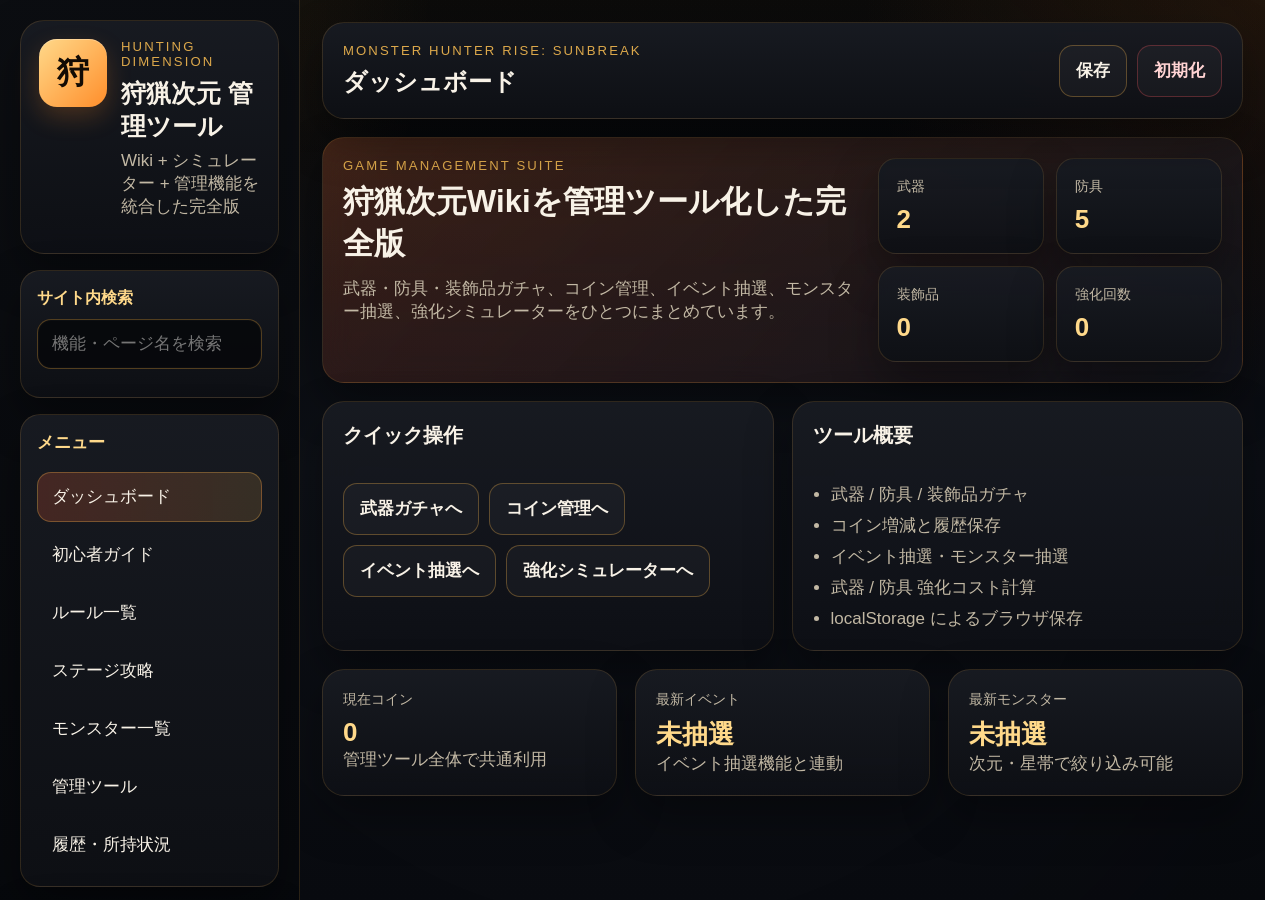
==== hunting_dimension_runtime_ROOT/index.html @ 6301540a "Add files via upload" ====
<!doctype html>
<html lang="ja">
<head>
  <meta charset="utf-8">
  <meta name="viewport" content="width=device-width, initial-scale=1, viewport-fit=cover">
  <title>狩猟次元 管理ツール 完全版</title>
  <meta name="description" content="狩猟次元Wikiをゲーム管理ツール化した完全版。ガチャ、コイン管理、抽選、強化シミュレーターをJavaScriptで実装。">
  <meta name="theme-color" content="#110d08">
  <meta name="apple-mobile-web-app-capable" content="yes">
  <meta name="mobile-web-app-capable" content="yes">
  <meta name="apple-mobile-web-app-status-bar-style" content="black-translucent">
  <meta name="apple-mobile-web-app-title" content="狩猟次元">
  <script>
    if (/^https?:$/i.test(window.location.protocol)) {
      const manifestLink = document.createElement('link');
      manifestLink.rel = 'manifest';
      manifestLink.href = 'manifest.json';
      document.head.appendChild(manifestLink);
    }
  </script>
  <!-- PWA: Service Worker 登録（http/https のみ。file:// 直開きでは無効） -->
  <script>
    if ('serviceWorker' in navigator && /^https?:$/i.test(window.location.protocol)) {
      window.addEventListener('load', function () {
        navigator.serviceWorker.register('./sw.js').catch(function (error) {
          console.warn('Service Worker の登録に失敗しました:', error);
        });
      });
    }
  </script>
  <link rel="icon" href="assets/icons/icon-192.svg" type="image/svg+xml">
  <link rel="apple-touch-icon" href="assets/icons/icon-192.svg">
  <link rel="stylesheet" href="assets/css/styles.css">
  <!-- ガチャ演出（モジュール式シネマティック）の見た目 -->
  <link rel="stylesheet" href="assets/css/fx-gacha.css">
</head>
<body>
  <div class="app-shell">
    <aside class="sidebar" id="sidebar">
      <div class="brand-card">
        <div class="brand-mark">狩</div>
        <div>
          <p class="eyebrow">HUNTING DIMENSION</p>
          <h1>狩猟次元 管理ツール</h1>
          <p class="muted">Wiki + シミュレーター + 管理機能を統合した完全版</p>
        </div>
      </div>

      <div class="sidebar-search card">
        <label for="siteSearch">サイト内検索</label>
        <input id="siteSearch" type="search" placeholder="機能・ページ名を検索">
        <div id="searchResults" class="search-results"></div>
      </div>

      <nav class="sidebar-nav card">
        <p class="nav-title">メニュー</p>
        <button class="nav-link active" data-target="dashboard">ダッシュボード</button>
        <button class="nav-link" data-target="guide">初心者ガイド</button>
        <button class="nav-link" data-target="rules">ルール一覧</button>
        <button class="nav-link" data-target="stages">ステージ攻略</button>
        <button class="nav-link" data-target="monsters">モンスター一覧</button>
        <button class="nav-link" data-target="tools">管理ツール</button>
        <button class="nav-link" data-target="logs">履歴・所持状況</button>
      </nav>

      <section class="card sidebar-mini-status">
        <p class="nav-title">現在の管理状況</p>
        <div class="mini-stats">
          <div>
            <span>所持コイン</span>
            <strong id="sidebarCoinDisplay">0</strong>
          </div>
          <div>
            <span>総ガチャ回数</span>
            <strong id="sidebarDrawDisplay">0</strong>
          </div>
          <div>
            <span>総イベント履歴</span>
            <strong id="sidebarEventDisplay">0</strong>
          </div>
        </div>
      </section>
    </aside>

    <main class="main-area">
      <header class="topbar card">
        <button class="menu-button" id="menuButton" aria-label="メニューを開く">☰</button>
        <div>
          <p class="eyebrow">MONSTER HUNTER RISE: SUNBREAK</p>
          <h2 id="pageTitle">ダッシュボード</h2>
        </div>
        <div class="topbar-actions">
          <button class="ghost-button" id="saveButton">保存</button>
          <button class="ghost-button danger" id="resetButton">初期化</button>
        </div>
      </header>

      <section id="dashboard" class="page-section active">
        <div class="hero card">
          <div>
            <p class="eyebrow">GAME MANAGEMENT SUITE</p>
            <h3>狩猟次元Wikiを管理ツール化した完全版</h3>
            <p class="muted">武器・防具・装飾品ガチャ、コイン管理、イベント抽選、モンスター抽選、強化シミュレーターをひとつにまとめています。</p>
          </div>
          <div class="hero-stats">
            <div class="stat-card">
              <span>武器</span>
              <strong id="weaponOwnedCount">0</strong>
            </div>
            <div class="stat-card">
              <span>防具</span>
              <strong id="armorOwnedCount">0</strong>
            </div>
            <div class="stat-card">
              <span>装飾品</span>
              <strong id="decoOwnedCount">0</strong>
            </div>
            <div class="stat-card">
              <span>強化回数</span>
              <strong id="upgradeCountDisplay">0</strong>
            </div>
          </div>
        </div>

        <div class="card-grid two">
          <article class="card summary-card">
            <div class="section-head compact">
              <h3>クイック操作</h3>
            </div>
            <div class="quick-actions">
              <button class="action-button" data-jump="weaponGachaPanel">武器ガチャへ</button>
              <button class="action-button" data-jump="coinPanel">コイン管理へ</button>
              <button class="action-button" data-jump="eventPanel">イベント抽選へ</button>
              <button class="action-button" data-jump="upgradePanel">強化シミュレーターへ</button>
            </div>
          </article>

          <article class="card summary-card">
            <div class="section-head compact">
              <h3>ツール概要</h3>
            </div>
            <ul class="feature-list">
              <li>武器 / 防具 / 装飾品ガチャ</li>
              <li>コイン増減と履歴保存</li>
              <li>イベント抽選・モンスター抽選</li>
              <li>武器 / 防具 強化コスト計算</li>
              <li>localStorage によるブラウザ保存</li>
            </ul>
          </article>
        </div>

        <div class="card-grid three">
          <article class="card metric-card">
            <span>現在コイン</span>
            <strong id="dashboardCoins">0</strong>
            <p class="muted">管理ツール全体で共通利用</p>
          </article>
          <article class="card metric-card">
            <span>最新イベント</span>
            <strong id="latestEventName">未抽選</strong>
            <p class="muted">イベント抽選機能と連動</p>
          </article>
          <article class="card metric-card">
            <span>最新モンスター</span>
            <strong id="latestMonsterName">未抽選</strong>
            <p class="muted">次元・星帯で絞り込み可能</p>
          </article>
        </div>
      </section>

      <section id="guide" class="page-section">
        <div class="card">
          <div class="section-head">
            <h3>初心者ガイド</h3>
            <p class="muted">ゲームの流れ、コイン、ガチャ、強化、イベントの基本を確認できます。</p>
          </div>
          <div class="card-grid two" id="guideCards"></div>
        </div>
      </section>

      <section id="rules" class="page-section">
        <div class="card">
          <div class="section-head">
            <h3>ルール一覧</h3>
            <p class="muted">スタート時装備、コイン獲得、ガチャ、強化、装飾品、お守り、傀異錬成、イベントの要点。</p>
          </div>
          <div class="card-grid two" id="rulesCards"></div>
        </div>
      </section>

      <section id="stages" class="page-section">
        <div class="card">
          <div class="section-head">
            <h3>ステージ攻略</h3>
            <p class="muted">第一次元・第二次元・第三次元の出現モンスター、高難度分岐、報酬を確認できます。</p>
          </div>
          <div id="stageTables"></div>
        </div>
      </section>

      <section id="monsters" class="page-section">
        <div class="card">
          <div class="section-head">
            <h3>モンスター一覧</h3>
            <p class="muted">★1〜★12を危険度と出現次元付きで表示します。</p>
          </div>
          <div class="filter-row">
            <select id="monsterListDimensionFilter">
              <option value="all">すべての次元</option>
              <option value="第一次元">第一次元</option>
              <option value="第二次元">第二次元</option>
              <option value="第三次元">第三次元</option>
            </select>
            <select id="monsterListStarFilter">
              <option value="all">すべての星帯</option>
              <option value="★1">★1</option>
              <option value="★2">★2</option>
              <option value="★3">★3</option>
              <option value="★4">★4</option>
              <option value="★5">★5</option>
              <option value="★6">★6</option>
              <option value="★7">★7</option>
              <option value="★8">★8</option>
              <option value="★9">★9</option>
              <option value="★10">★10</option>
              <option value="★11">★11</option>
              <option value="★12">★12</option>
            </select>
          </div>
          <div class="table-wrap">
            <table class="data-table">
              <thead>
                <tr>
                  <th>ランク</th>
                  <th>モンスター名</th>
                  <th>危険度</th>
                  <th>出現次元</th>
                </tr>
              </thead>
              <tbody id="monsterTableBody"></tbody>
            </table>
          </div>
        </div>
      </section>

      <section id="tools" class="page-section">
        <div class="card-grid two">
          <article class="card" id="coinPanel">
            <div class="section-head compact">
              <h3>コイン管理機能</h3>
            </div>
            <div class="metric-inline">
              <span>現在の所持コイン</span>
              <strong id="coinDisplay">0</strong>
            </div>
            <div class="form-grid two">
              <label>
                加算 / 減算値
                <input type="number" id="coinAmountInput" value="100" step="10">
              </label>
              <label>
                メモ
                <input type="text" id="coinNoteInput" placeholder="例: 第一次元クリア報酬">
              </label>
            </div>
            <div class="button-row">
              <button class="primary-button" id="addCoinButton">コイン加算</button>
              <button class="ghost-button" id="subtractCoinButton">コイン減算</button>
            </div>
          </article>

          <article class="card" id="eventPanel">
            <div class="section-head compact">
              <h3>イベント抽選機能</h3>
            </div>
            <div class="form-grid one">
              <label>
                候補数
                <select id="eventDrawCount">
                  <option value="1">1件</option>
                  <option value="3" selected>3件</option>
                  <option value="5">5件</option>
                </select>
              </label>
            </div>
            <div class="button-row">
              <button class="primary-button" id="drawEventButton">イベント抽選</button>
            </div>
            <div id="eventResultArea" class="result-list"></div>
          </article>
        </div>

        <div class="card-grid three equal-top">
          <article class="card" id="weaponGachaPanel">
            <div class="section-head compact">
              <h3>武器ガチャシミュレーター</h3>
            </div>
            <div class="form-grid three">
              <label>
                ガチャランク
                <select id="weaponGachaTier">
                  <option value="ブロンズ">ブロンズ</option>
                  <option value="シルバー">シルバー</option>
                  <option value="ゴールド">ゴールド</option>
                </select>
              </label>
              <label>
                実行方法
                <select id="weaponGachaMode">
                  <option value="ticket">イベント効果（チケット）</option>
                  <option value="coin">コイン消費</option>
                </select>
              </label>
              <label>
                抽選回数
                <select id="weaponDrawCount">
                  <option value="1">1回</option>
                  <option value="10">10回</option>
                </select>
              </label>
            </div>
            <div class="button-row">
              <button class="primary-button" id="drawWeaponButton">武器を引く</button>
            </div>
            <div id="weaponResultArea" class="result-list"></div>
          </article>

          <article class="card" id="armorGachaPanel">
            <div class="section-head compact">
              <h3>防具ガチャシミュレーター</h3>
            </div>
            <div class="form-grid three">
              <label>
                ガチャランク
                <select id="armorGachaTier">
                  <option value="ブロンズ">ブロンズ</option>
                  <option value="シルバー">シルバー</option>
                  <option value="ゴールド">ゴールド</option>
                </select>
              </label>
              <label>
                実行方法
                <select id="armorGachaMode">
                  <option value="ticket">イベント効果（チケット）</option>
                  <option value="coin">コイン消費</option>
                </select>
              </label>
              <label>
                抽選回数
                <select id="armorDrawCount">
                  <option value="1">1回</option>
                  <option value="10">10回</option>
                </select>
              </label>
            </div>
            <div class="button-row">
              <button class="primary-button" id="drawArmorButton">防具を引く</button>
            </div>
            <div id="armorResultArea" class="result-list"></div>
          </article>

          <article class="card" id="decorationGachaPanel">
            <div class="section-head compact">
              <h3>装飾品ガチャ</h3>
            </div>
            <div class="form-grid two">
              <label>
                実行方法
                <select id="decorationGachaMode">
                  <option value="ticket">イベント効果（チケット）</option>
                  <option value="coin">コイン消費</option>
                </select>
              </label>
              <label>
                抽選回数
                <select id="decorationDrawCount">
                  <option value="1">1回</option>
                  <option value="10">10回</option>
                </select>
              </label>
            </div>
            <div class="button-row">
              <button class="primary-button" id="drawDecorationButton">装飾品を引く</button>
            </div>
            <div id="decorationResultArea" class="result-list"></div>
          </article>
        </div>

        <div class="card-grid two">
          <article class="card">
            <div class="section-head compact">
              <h3>モンスター抽選機能</h3>
            </div>
            <div class="form-grid two">
              <label>
                次元指定
                <select id="monsterDimensionFilter">
                  <option value="all">すべて</option>
                  <option value="第一次元">第一次元</option>
                  <option value="第二次元">第二次元</option>
                  <option value="第三次元">第三次元</option>
                </select>
              </label>
              <label>
                星帯指定
                <select id="monsterStarFilter">
                  <option value="all">すべて</option>
                  <option value="★1">★1</option>
                  <option value="★2">★2</option>
                  <option value="★3">★3</option>
                  <option value="★4">★4</option>
                  <option value="★5">★5</option>
                  <option value="★6">★6</option>
                  <option value="★7">★7</option>
                  <option value="★8">★8</option>
                  <option value="★9">★9</option>
                  <option value="★10">★10</option>
                  <option value="★11">★11</option>
                  <option value="★12">★12</option>
                </select>
              </label>
            </div>
            <div class="button-row">
              <button class="primary-button" id="drawMonsterButton">モンスター抽選</button>
            </div>
            <div id="monsterResultArea" class="result-list"></div>
          </article>

          <article class="card" id="charmPanel">
            <div class="section-head compact">
              <h3>お守り登録ツール</h3>
            </div>
            <div class="form-grid two">
              <label>
                お守り名
                <input type="text" id="charmNameInput" placeholder="例: 幽玄のお守り / 攻撃3">
              </label>
              <label>
                メモ
                <input type="text" id="charmNoteInput" placeholder="例: 弱点特効2 スロ311">
              </label>
            </div>
            <div class="button-row">
              <button class="primary-button" id="addCharmButton">お守りを登録</button>
            </div>
            <div id="charmResultArea" class="result-list"></div>
          </article>

          <article class="card" id="upgradePanel">
            <div class="section-head compact">
              <h3>武器強化シミュレーター</h3>
            </div>
            <div class="form-grid one">
              <label>
                武器名
                <select id="weaponUpgradeName"></select>
              </label>
            </div>
            <div class="button-row">
              <button class="primary-button" id="calcWeaponUpgradeButton">必要コスト計算</button>
              <button class="ghost-button" id="applyWeaponUpgradeButton">evolution</button>
            </div>
            <div id="weaponUpgradeResult" class="result-box"></div>
          </article>
        </div>

        <div class="card-grid one">
          <article class="card">
            <div class="section-head compact">
              <h3>防具強化シミュレーター</h3>
            </div>
            <div class="form-grid four">
              <label>
                防具名
                <select id="armorUpgradeName"></select>
              </label>
              <label>
                現在レベル
                <input type="number" id="armorCurrentLevel" min="1" max="37" value="1">
              </label>
              <label>
                目標レベル
                <input type="number" id="armorTargetLevel" min="1" max="37" value="37">
              </label>
            </div>
            <div class="button-row">
              <button class="primary-button" id="calcArmorUpgradeButton">必要コスト計算</button>
              <button class="ghost-button" id="applyArmorUpgradeButton">evolution</button>
            </div>
            <div id="armorUpgradeResult" class="result-box"></div>
          </article>
        </div>
      </section>

      <section id="logs" class="page-section">
        <div class="card-grid two">
          <article class="card">
            <div class="section-head compact">
              <h3>所持状況</h3>
            </div>
            <div class="inventory-grid">
              <div>
                <h4>武器</h4>
                <label class="sr-only" for="weaponInventorySearch">武器検索</label>
                <input type="search" id="weaponInventorySearch" placeholder="所持武器を検索">
                <ul id="weaponInventoryList" class="inventory-list"></ul>
              </div>
              <div>
                <h4>防具</h4>
                <label class="sr-only" for="armorInventorySearch">防具検索</label>
                <input type="search" id="armorInventorySearch" placeholder="所持防具を検索">
                <ul id="armorInventoryList" class="inventory-list"></ul>
              </div>
              <div>
                <h4>装飾品</h4>
                <label class="sr-only" for="decorationInventorySearch">装飾品検索</label>
                <input type="search" id="decorationInventorySearch" placeholder="所持装飾品を検索">
                <ul id="decorationInventoryList" class="inventory-list"></ul>
              </div>
              <div>
                <h4>お守り</h4>
                <label class="sr-only" for="charmInventorySearch">お守り検索</label>
                <input type="search" id="charmInventorySearch" placeholder="登録済みお守りを検索">
                <ul id="charmInventoryList" class="inventory-list"></ul>
              </div>
            </div>
          </article>

          <article class="card">
            <div class="section-head compact">
              <h3>最近の履歴</h3>
            </div>
            <label class="sr-only" for="historySearchInput">履歴検索</label>
            <input type="search" id="historySearchInput" placeholder="履歴から武器・防具・装飾品名を検索">
            <div class="log-sections">
              <div>
                <h4>コイン履歴</h4>
                <ul id="coinHistoryList" class="history-list"></ul>
              </div>
              <div>
                <h4>ガチャ履歴</h4>
                <ul id="gachaHistoryList" class="history-list"></ul>
              </div>
              <div>
                <h4>抽選・強化履歴</h4>
                <ul id="miscHistoryList" class="history-list"></ul>
              </div>
            </div>
          </article>
        </div>
      </section>
    </main>
  </div>

  <nav class="mobile-bottom-nav" aria-label="固定メニュー">
    <button class="bottom-nav-button nav-link active" data-target="dashboard" data-title="ホーム">
      <span class="nav-icon" aria-hidden="true">⌂</span>
      <span class="nav-label">ホーム</span>
    </button>
    <button class="bottom-nav-button nav-link" data-target="tools" data-jump="weaponGachaPanel" data-title="ガチャ">
      <span class="nav-icon" aria-hidden="true">✦</span>
      <span class="nav-label">ガチャ</span>
    </button>
    <button class="bottom-nav-button nav-link" data-target="logs" data-jump="weaponInventoryList" data-title="武器">
      <span class="nav-icon" aria-hidden="true">⚔</span>
      <span class="nav-label">武器</span>
    </button>
    <button class="bottom-nav-button nav-link" data-target="logs" data-jump="armorInventoryList" data-title="防具">
      <span class="nav-icon" aria-hidden="true">🛡</span>
      <span class="nav-label">防具</span>
    </button>
    <button class="bottom-nav-button nav-link" data-target="tools" data-jump="eventPanel" data-title="イベント">
      <span class="nav-icon" aria-hidden="true">★</span>
      <span class="nav-label">イベント</span>
    </button>
  </nav>

  <script src="assets/js/data.js"></script>
  <!-- ガチャ演出エンジン（app.js より前に読み込む）
       読込順は固定：設定 → エンジン → 追加モジュール。
       数値調整は fx-gacha-config.js、新演出の追加は fx-gacha-plugins.js だけでOK。 -->
  <script src="assets/js/fx-gacha-config.js"></script>
  <script src="assets/js/fx-gacha.js"></script>
  <script src="assets/js/fx-gacha-plugins.js"></script>
  <script src="assets/js/app.js"></script>
</body>
</html>
---- hunting_dimension_runtime_ROOT/assets/css/styles.css ----
/* =============================================================================
   狩猟次元 管理ツール - styles.css （レスポンシブ全面改修版）
   -----------------------------------------------------------------------------
   方針:
   - ゲームロジック / JSON / 既存の id・class 名は一切変更しない（CSSのみ刷新）
   - Monster Hunter 風配色（黒・濃グレー＋金・オレンジ・赤）を変数で体系化
   - スマホ / タブレット / PC すべてで快適に。PC版デザインは極力維持
   - 指定ブレークポイント: 1920+ / 1440 / 1024 / 768 / 480 / 390 / 360
   - アクセシビリティ（文字16px以上・コントラスト・フォーカス・タップ余白）配慮
   - CSSのみのアニメーション（押下 / ホバー / カード表示 / フェード / スライド）
   - 将来の PWA 化を妨げない構造（追加 CSS は不要）

   目次:
     1. デザイントークン（CSS変数）
     2. リセット / ベース要素
     3. カード共通スタイル
     4. レイアウト（app-shell / sidebar / main）
     5. トップバー / ボタン類
     6. ページセクション / ヒーロー / 統計カード
     7. グリッド / フォーム / 各パネル
     8. テーブル / 一覧 / 履歴
     9. モーダル（選択ダイアログ）/ トースト
    10. 下部固定ナビ（スマホ）
    11. アニメーション（keyframes）
    12. レスポンシブ（メディアクエリ）
   ========================================================================== */

/* =============================================================================
   1. デザイントークン（CSS変数）
   - --primary / --secondary / --background はスペック要件として用意
   - 既存の --gold / --orange などはそのまま維持し、保守性を確保
   ========================================================================== */
:root {
  /* --- 背景・面 --- */
  --background: #08090c;          /* アプリ全体の最暗背景（黒） */
  --bg: #08090c;                  /* 後方互換エイリアス */
  --bg-elevated: #0f1116;         /* 一段持ち上げた面（濃グレー） */
  --panel: rgba(20, 22, 29, 0.94);
  --panel-strong: rgba(28, 31, 40, 0.96);
  --panel-soft: rgba(15, 17, 23, 0.9);

  /* --- 罫線 --- */
  --line: rgba(255, 185, 78, 0.14);
  --line-strong: rgba(255, 185, 78, 0.3);

  /* --- アクセント（MH風: 金 / オレンジ / 赤） --- */
  --gold: #dca84b;
  --gold-strong: #ffd98a;
  --orange: #ff8e2b;
  --orange-strong: #ffb55f;
  --red: #7f2318;
  --red-strong: #cb5030;

  /* --- 役割ベースのエイリアス（保守用） --- */
  --primary: var(--orange);        /* 主要アクション（ガチャ等） */
  --primary-strong: var(--orange-strong);
  --secondary: var(--gold);        /* 補助アクセント */
  --secondary-strong: var(--gold-strong);
  --accent-danger: var(--red-strong);

  /* --- テキスト --- */
  --text: #f8f2e7;
  --muted: #c2b8a4;                /* コントラスト改善のため従来より明るめ */
  --success: #3aa36b;
  --danger: #e07070;              /* コントラスト改善 */

  /* --- 影・角丸 --- */
  --shadow: 0 20px 46px rgba(0, 0, 0, 0.34);
  --shadow-hover: 0 26px 56px rgba(0, 0, 0, 0.45);
  --radius: 20px;
  --radius-sm: 14px;

  /* --- レイアウト寸法 --- */
  --sidebar-width: 320px;
  --content-max: 1600px;
  --mobile-bottom-nav-height: 78px;

  /* --- ボタン高さ（48〜56px 要件） --- */
  --btn-height: 52px;             /* 標準ボタン高さ（48〜56pxの中央値） */
  --control-height: 50px;         /* 入力欄の最小高さ */

  /* --- アニメーション --- */
  --ease: cubic-bezier(0.22, 0.61, 0.36, 1);
  --transition: 0.22s var(--ease);
}

/* =============================================================================
   2. リセット / ベース要素
   ========================================================================== */
* {
  box-sizing: border-box;
  min-width: 0;            /* グリッド子要素のはみ出し（横スクロール）防止 */
}

html {
  scroll-behavior: smooth;
  scrollbar-gutter: stable;
  overflow-x: hidden;      /* 横スクロール禁止 */
  /* 文字サイズ自動調整: 最小16pxを保証（アクセシビリティ要件） */
  font-size: clamp(16px, 0.4vw + 14.5px, 17px);
}

body {
  margin: 0;
  min-height: 100vh;
  overflow-x: hidden;      /* 横スクロール禁止 */
  font-family: -apple-system, BlinkMacSystemFont, "Segoe UI", "Hiragino Sans",
    "Yu Gothic UI", sans-serif;
  color: var(--text);
  /* MH風の暗い背景にオレンジ/金のグロー */
  background:
    radial-gradient(circle at top left, rgba(255, 164, 46, 0.12), transparent 28%),
    radial-gradient(circle at top right, rgba(216, 108, 33, 0.12), transparent 26%),
    linear-gradient(180deg, #050608 0%, #0d1016 52%, #090b10 100%);
  -webkit-text-size-adjust: 100%;
  text-size-adjust: 100%;
}

/* 画面全体の微妙なビネット（没入感） */
body::before {
  content: "";
  position: fixed;
  inset: 0;
  pointer-events: none;
  background:
    linear-gradient(180deg, rgba(255, 201, 103, 0.03), transparent 18%),
    radial-gradient(circle at center, transparent 60%, rgba(0, 0, 0, 0.18) 100%);
}

/* メディアは親幅を超えない（画像サイズ調整 / Lazy Load 構造に配慮） */
img,
svg,
canvas,
video {
  max-width: 100%;
  height: auto;
}

button,
input,
select,
textarea {
  font: inherit;
}

button {
  cursor: pointer;
}

button:disabled {
  cursor: not-allowed;
  opacity: 0.6;
}

h1,
h2,
h3,
h4,
p,
ul {
  margin-top: 0;
}

a {
  color: inherit;
}

/* =============================================================================
   3. カード共通スタイル
   - 各コンテンツ（武器/防具/イベント/ガチャ/所持コイン等）をカード表示
   ========================================================================== */
.card,
.brand-card,
.topbar,
.hero,
.stat-card,
.metric-card {
  background: linear-gradient(180deg, rgba(24, 27, 34, 0.96), rgba(14, 16, 21, 0.94));
  border: 1px solid var(--line);
  box-shadow: var(--shadow);
  backdrop-filter: blur(16px);
}

/* =============================================================================
   4. レイアウト（app-shell / sidebar / main）
   ========================================================================== */
.app-shell {
  display: grid;
  grid-template-columns: var(--sidebar-width) minmax(0, 1fr);
  min-height: 100vh;
}

.sidebar {
  position: sticky;
  top: 0;
  height: 100vh;
  overflow-y: auto;
  padding: 20px;
  border-right: 1px solid var(--line);
  background: linear-gradient(180deg, rgba(12, 14, 18, 0.98), rgba(7, 9, 13, 0.98));
  z-index: 30;
}

/* スクロールバー装飾 */
.sidebar::-webkit-scrollbar,
.main-area::-webkit-scrollbar {
  width: 10px;
}

.sidebar::-webkit-scrollbar-thumb,
.main-area::-webkit-scrollbar-thumb {
  background: rgba(255, 185, 78, 0.18);
  border-radius: 999px;
}

/* ブランド（ロゴ）カード */
.brand-card {
  display: grid;
  grid-template-columns: 68px minmax(0, 1fr);
  gap: 14px;
  padding: 18px;
  border-radius: 24px;
}

.brand-mark {
  width: 68px;
  height: 68px;
  display: grid;
  place-items: center;
  border-radius: 18px;
  font-size: 1.9rem;
  font-weight: 800;
  color: #130b04;
  background: linear-gradient(135deg, var(--gold-strong), var(--orange));
  box-shadow: inset 0 1px 0 rgba(255, 255, 255, 0.25),
    0 10px 24px rgba(255, 142, 43, 0.22);
}

.brand-card h1 {
  font-size: clamp(1.2rem, 0.6vw + 1rem, 1.55rem);
  margin-bottom: 0.35rem;
}

.eyebrow {
  font-size: clamp(0.72rem, 0.15vw + 0.66rem, 0.8rem);
  letter-spacing: 0.16em;
  text-transform: uppercase;
  color: var(--gold);
  margin-bottom: 8px;
}

.muted {
  color: var(--muted);
}

.sidebar .card {
  margin-top: 16px;
  border-radius: var(--radius);
  padding: 16px;
}

.sidebar-search label,
.nav-title {
  display: block;
  margin-bottom: 10px;
  font-weight: 700;
  color: var(--gold-strong);
}

/* 入力欄（タップしやすい高さ・フォーカス改善） */
input,
select,
textarea {
  width: 100%;
  min-height: var(--control-height);
  padding: 12px 14px;
  border-radius: 14px;
  border: 1px solid var(--line-strong);
  background: rgba(7, 8, 12, 0.9);
  color: var(--text);
  box-shadow: inset 0 0 0 1px rgba(255, 255, 255, 0.02);
  transition: border-color var(--transition), box-shadow var(--transition);
}

/* フォーカス表示（アクセシビリティ） */
input:focus,
select:focus,
textarea:focus,
button:focus-visible,
.nav-link:focus-visible,
.bottom-nav-button:focus-visible {
  outline: none;
  border-color: rgba(255, 185, 78, 0.6);
  box-shadow: 0 0 0 3px rgba(255, 185, 78, 0.22);
}

/* サイト内検索結果 */
.search-results {
  display: grid;
  gap: 10px;
  margin-top: 12px;
}

.search-item,
.search-result-item {
  border: 1px solid var(--line);
  background: rgba(255, 255, 255, 0.02);
  border-radius: 14px;
  padding: 12px;
  animation: fadeIn 0.3s var(--ease) both;
}

.search-item strong,
.search-result-item strong {
  display: block;
  margin-bottom: 4px;
  color: var(--gold-strong);
}

.search-item span,
.search-result-item span {
  color: var(--muted);
  font-size: 0.86rem;
}

/* サイドナビ */
.sidebar-nav {
  display: grid;
  gap: 8px;
}

.nav-link,
.bottom-nav-button {
  width: 100%;
  min-height: var(--control-height);
  text-align: left;
  border: 1px solid transparent;
  background: transparent;
  color: var(--text);
  padding: 12px 14px;
  border-radius: 14px;
  transition: background var(--transition), border-color var(--transition),
    transform 0.12s var(--ease);
}

.nav-link:hover,
.nav-link.active,
.bottom-nav-button:hover,
.bottom-nav-button.active {
  border-color: var(--line-strong);
  background: linear-gradient(90deg, rgba(203, 80, 48, 0.26), rgba(255, 185, 78, 0.14));
}

/* 押下演出 */
.nav-link:active,
.bottom-nav-button:active {
  transform: scale(0.98);
}

/* サイドのミニ統計 */
.mini-stats {
  display: grid;
  gap: 10px;
}

.mini-stats div {
  padding: 12px;
  border-radius: 14px;
  background: rgba(255, 255, 255, 0.03);
  border: 1px solid var(--line);
}

.mini-stats span {
  display: block;
  color: var(--muted);
  font-size: 0.82rem;
  margin-bottom: 6px;
}

.mini-stats strong {
  color: var(--gold-strong);
  font-size: clamp(1.2rem, 0.3vw + 1.05rem, 1.45rem);
}

/* メイン領域 */
.main-area {
  width: min(100%, var(--content-max));
  padding: 22px;
}

/* =============================================================================
   5. トップバー / ボタン類
   ========================================================================== */
.topbar {
  display: flex;
  align-items: center;
  justify-content: space-between;
  gap: 16px;
  padding: 18px 20px;
  border-radius: 22px;
  margin-bottom: 18px;
  position: sticky;
  top: 14px;
  z-index: 20;
}

.topbar h2 {
  font-size: clamp(1.2rem, 0.55vw + 1rem, 1.65rem);
  margin-bottom: 0;
}

.topbar-actions {
  display: flex;
  gap: 10px;
  flex-wrap: wrap;
}

/* ボタン共通: 高さ48〜56px（要件）。押下/ホバー演出を付与 */
.menu-button,
.primary-button,
.ghost-button,
.action-button {
  min-height: var(--btn-height);
  border-radius: 14px;
  padding: 12px 16px;
  border: 1px solid transparent;
  font-weight: 700;
  transition: transform 0.12s var(--ease), filter var(--transition),
    background var(--transition), border-color var(--transition),
    box-shadow var(--transition);
}

/* 押下演出（全ボタン共通） */
.menu-button:active,
.primary-button:active,
.ghost-button:active,
.action-button:active {
  transform: translateY(1px) scale(0.985);
}

/* ハンバーガー（スマホ時のみ表示） */
.menu-button {
  display: none;
  background: linear-gradient(135deg, var(--red-strong), #5f140d);
  color: white;
}

/* 主要ボタン（ガチャ・実行系）: 目立たせる */
.primary-button {
  background: linear-gradient(135deg, var(--gold), var(--orange));
  color: #160e05;
  font-weight: 800;
  box-shadow: inset 0 1px 0 rgba(255, 255, 255, 0.28),
    0 10px 24px rgba(255, 142, 43, 0.18);
}

.primary-button:hover {
  filter: brightness(1.07);
  box-shadow: inset 0 1px 0 rgba(255, 255, 255, 0.32),
    0 14px 30px rgba(255, 142, 43, 0.32);
}

/* 補助ボタン */
.ghost-button,
.action-button {
  background: rgba(255, 255, 255, 0.03);
  color: var(--text);
  border-color: var(--line-strong);
}

.ghost-button:hover,
.action-button:hover {
  background: rgba(255, 255, 255, 0.07);
  border-color: rgba(255, 185, 78, 0.45);
}

.ghost-button.danger {
  border-color: rgba(216, 74, 83, 0.35);
  color: #ffd3d3;
}

.ghost-button.danger:hover {
  background: rgba(203, 80, 48, 0.18);
}

/* =============================================================================
   6. ページセクション / ヒーロー / 統計カード
   ========================================================================== */
.page-section {
  display: none;
}

/* 表示中ページはフェードイン（CSSアニメーション要件） */
.page-section.active {
  display: block;
  animation: fadeIn 0.35s var(--ease) both;
}

.hero {
  display: grid;
  grid-template-columns: minmax(0, 1.2fr) minmax(280px, 0.8fr);
  gap: 18px;
  padding: 24px;
  border-radius: 26px;
  margin-bottom: 18px;
  background:
    linear-gradient(135deg, rgba(203, 80, 48, 0.2), rgba(18, 20, 27, 0.95)),
    linear-gradient(180deg, rgba(255, 185, 78, 0.08), transparent);
}

.hero h3 {
  font-size: clamp(1.55rem, 0.9vw + 1.15rem, 2rem);
  margin-bottom: 12px;
}

.hero-stats {
  display: grid;
  grid-template-columns: repeat(2, 1fr);
  gap: 12px;
}

.stat-card,
.metric-card {
  padding: 18px;
  border-radius: 18px;
  /* 出現時のスライドイン */
  animation: slideInUp 0.4s var(--ease) both;
}

.stat-card span,
.metric-card span,
.metric-inline span {
  display: block;
  color: var(--muted);
  font-size: 0.85rem;
  margin-bottom: 8px;
}

.stat-card strong,
.metric-card strong,
.metric-inline strong {
  color: var(--gold-strong);
  font-size: clamp(1.35rem, 0.7vw + 1rem, 1.7rem);
}

/* =============================================================================
   7. グリッド / フォーム / 各パネル
   ========================================================================== */
.card-grid {
  display: grid;
  gap: 18px;
  margin-bottom: 18px;
}

.card-grid.one { grid-template-columns: 1fr; }
.card-grid.two { grid-template-columns: repeat(2, minmax(0, 1fr)); }
.card-grid.three { grid-template-columns: repeat(3, minmax(0, 1fr)); }

.card {
  padding: 20px;
  border-radius: 22px;
}

/* カードホバー演出（持ち上げ＋発光）。
   ヒーロー等の大型カードは対象外にして過剰な動きを避ける */
.card:not(.hero):not(.brand-card):not(.topbar) {
  transition: transform var(--transition), box-shadow var(--transition),
    border-color var(--transition);
}

.card:not(.hero):not(.brand-card):not(.topbar):hover {
  transform: translateY(-4px);
  box-shadow: var(--shadow-hover);
  border-color: var(--line-strong);
}

.section-head {
  display: flex;
  align-items: start;
  justify-content: space-between;
  gap: 10px;
  margin-bottom: 16px;
}

.section-head.compact {
  margin-bottom: 14px;
}

.quick-actions,
.button-row,
.filter-row {
  display: flex;
  gap: 10px;
  flex-wrap: wrap;
}

.feature-list {
  margin: 0;
  padding-left: 18px;
  color: var(--muted);
  display: grid;
  gap: 8px;
}

.metric-card p {
  margin-bottom: 0;
}

.form-grid {
  display: grid;
  gap: 14px;
}

.form-grid.two { grid-template-columns: repeat(2, minmax(0, 1fr)); }
.form-grid.three { grid-template-columns: repeat(3, minmax(0, 1fr)); }
.form-grid.four { grid-template-columns: repeat(4, minmax(0, 1fr)); }

label {
  display: grid;
  gap: 8px;
  color: var(--muted);
  font-size: 0.95rem;       /* 16px相当を確保 */
}

.metric-inline {
  padding: 14px 16px;
  border-radius: 16px;
  border: 1px solid var(--line);
  background: rgba(255, 255, 255, 0.02);
  margin-bottom: 14px;
}

/* 抽選/強化の結果ボックス */
.result-list,
.result-box,
.table-wrap,
.inventory-list,
.history-list {
  margin-top: 14px;
}

/* ガチャ等の結果カード: 表示時にポップアップ表示（CSSアニメ要件） */
.result-card,
.result-item {
  border: 1px solid var(--line);
  background: rgba(255, 255, 255, 0.025);
  border-radius: 16px;
  padding: 14px;
  margin-bottom: 10px;
  overflow-wrap: anywhere;
  animation: popIn 0.34s var(--ease) both;
}

.result-card strong,
.result-item strong {
  color: var(--gold-strong);
}

.result-box {
  min-height: 72px;
  border-radius: 16px;
  border: 1px dashed var(--line-strong);
  padding: 16px;
  color: var(--muted);
  background: rgba(255, 255, 255, 0.02);
}

/* ガイド / ルールの情報カード */
.info-card {
  animation: fadeIn 0.35s var(--ease) both;
}

.info-card h4 {
  color: var(--gold-strong);
  margin-bottom: 8px;
}

/* =============================================================================
   8. テーブル / 一覧 / 履歴
   - スマホでもはみ出さない構造（table-layout: fixed + 折返し）
   ========================================================================== */
.table-wrap {
  overflow-x: auto;
  overflow-y: hidden;
  border-radius: 16px;
  border: 1px solid var(--line);
  max-width: 100%;
  -webkit-overflow-scrolling: touch;
}

.data-table {
  width: 100%;
  min-width: 0;
  border-collapse: collapse;
  background: rgba(10, 10, 15, 0.6);
  table-layout: fixed;
}

.data-table th,
.data-table td {
  padding: 14px 16px;
  border-bottom: 1px solid rgba(255, 255, 255, 0.05);
  text-align: left;
  vertical-align: top;
  word-break: break-word;
  overflow-wrap: anywhere;
}

.data-table thead th {
  position: sticky;
  top: 0;
  background: linear-gradient(180deg, #36210d, #17120e);
  color: var(--gold-strong);
  z-index: 1;
}

.data-table tbody tr:nth-child(even) {
  background: rgba(255, 255, 255, 0.02);
}

/* 所持一覧 / ログ */
.inventory-grid,
.log-sections {
  display: grid;
  gap: 16px;
}

.inventory-grid {
  grid-template-columns: repeat(4, minmax(0, 1fr));
}

.inventory-list,
.history-list {
  list-style: none;
  padding: 0;
  margin: 0;
  display: grid;
  gap: 8px;
}

.inventory-list li,
.history-list li {
  padding: 12px;
  border-radius: 14px;
  border: 1px solid var(--line);
  background: rgba(255, 255, 255, 0.025);
  overflow-wrap: anywhere;
}

.empty-text {
  color: var(--muted);
}

/* ステージ攻略ブロック（JSが class="card mb-16" を出力するため margin を定義） */
.mb-16 {
  margin-bottom: 16px;
}

.stage-block + .stage-block {
  margin-top: 18px;
}

.stage-block h4 {
  margin-bottom: 10px;
  color: var(--gold-strong);
}

/* =============================================================================
   9. モーダル（選択ダイアログ）/ トースト
   ========================================================================== */
.toast {
  position: fixed;
  right: 18px;
  bottom: 18px;
  z-index: 60;
  max-width: min(92vw, 420px);
  padding: 14px 16px;
  border-radius: 14px;
  border: 1px solid var(--line-strong);
  background: rgba(19, 19, 24, 0.95);
  box-shadow: var(--shadow);
  animation: slideInUp 0.3s var(--ease) both;
}

.toast.success {
  border-color: rgba(58, 163, 107, 0.45);
}

.toast.error {
  border-color: rgba(224, 112, 112, 0.5);
}

/* 武器/防具/イベント選択モーダル */
.selection-modal-backdrop {
  position: fixed;
  inset: 0;
  z-index: 120;
  display: grid;
  place-items: center;
  padding: 20px;
  background: rgba(0, 0, 0, 0.72);
  animation: fadeIn 0.2s var(--ease) both;
}

.selection-modal {
  width: min(760px, 100%);
  max-height: min(82vh, 860px);
  display: grid;
  grid-template-rows: auto auto minmax(0, 1fr) auto;
  gap: 12px;
  padding: 18px;
  border-radius: 22px;
  background: linear-gradient(180deg, rgba(24, 27, 34, 0.98), rgba(12, 14, 18, 0.98));
  border: 1px solid var(--line-strong);
  box-shadow: var(--shadow);
  animation: popIn 0.26s var(--ease) both;
}

.selection-modal-header h3 {
  margin-bottom: 6px;
}

.selection-modal-list {
  overflow: auto;
  display: grid;
  gap: 10px;
  padding-right: 4px;
}

.selection-option {
  width: 100%;
  min-height: 56px;
  text-align: left;
  padding: 12px 14px;
  border-radius: 16px;
  border: 1px solid var(--line);
  background: rgba(255, 255, 255, 0.03);
  color: var(--text);
  transition: background var(--transition), border-color var(--transition),
    transform 0.12s var(--ease);
}

.selection-option:hover {
  background: rgba(255, 255, 255, 0.07);
  border-color: var(--line-strong);
}

.selection-option:active {
  transform: scale(0.99);
}

.selection-option strong {
  display: block;
  margin-bottom: 4px;
  color: var(--gold-strong);
}

.selection-option small {
  color: var(--muted);
}

.selection-modal-actions {
  display: flex;
  justify-content: flex-end;
  gap: 10px;
}

/* =============================================================================
   10. 下部固定ナビ（スマホ）
   - 既定は非表示。タブレット/スマホのメディアクエリで表示
   ========================================================================== */
.mobile-bottom-nav {
  display: none;
}

/* スクリーンリーダー専用 */
.sr-only {
  position: absolute;
  width: 1px;
  height: 1px;
  padding: 0;
  margin: -1px;
  overflow: hidden;
  clip: rect(0, 0, 0, 0);
  white-space: nowrap;
  border: 0;
}

/* =============================================================================
   11. アニメーション（keyframes）
   - すべて CSS のみ。動きを抑えたいユーザー設定も尊重
   ========================================================================== */
@keyframes fadeIn {
  from { opacity: 0; }
  to { opacity: 1; }
}

@keyframes slideInUp {
  from { opacity: 0; transform: translateY(14px); }
  to { opacity: 1; transform: translateY(0); }
}

@keyframes slideInLeft {
  from { opacity: 0; transform: translateX(-18px); }
  to { opacity: 1; transform: translateX(0); }
}

/* ガチャ結果カード等の登場演出 */
@keyframes popIn {
  0% { opacity: 0; transform: scale(0.92) translateY(8px); }
  60% { opacity: 1; transform: scale(1.02) translateY(0); }
  100% { opacity: 1; transform: scale(1) translateY(0); }
}

/* 動きを減らす設定のユーザーにはアニメーションを無効化（アクセシビリティ） */
@media (prefers-reduced-motion: reduce) {
  *,
  *::before,
  *::after {
    animation-duration: 0.001ms !important;
    animation-iteration-count: 1 !important;
    transition-duration: 0.001ms !important;
    scroll-behavior: auto !important;
  }
}

/* =============================================================================
   12. レスポンシブ（メディアクエリ）
   指定ブレークポイント: 1920+ / 1440 / 1024 / 768 / 480 / 390 / 360
   - 大きい順に上書きしていく（max-width ベース）
   ========================================================================== */

/* --- 1920px 以上: 余白とコンテンツ幅を最大化（PCワイド） --- */
@media (min-width: 1920px) {
  :root {
    --content-max: 1760px;
    --sidebar-width: 340px;
  }

  .main-area {
    padding: 28px 32px;
  }
}

/* --- 1440px 前後: 標準的なノートPC。PCデザイン維持 --- */
@media (max-width: 1440px) {
  :root {
    --sidebar-width: 300px;
  }
}

/* --- 1024px: タブレット横〜小型ノート。3カラムを2カラムへ --- */
@media (max-width: 1024px) {
  :root {
    --sidebar-width: 260px;
  }

  .card-grid.three,
  .form-grid.four,
  .inventory-grid {
    grid-template-columns: repeat(2, minmax(0, 1fr));
  }

  .main-area {
    padding: 20px;
  }
}

/* --- 960px 以下: サイドバーをドロワー化し、下部固定ナビを表示 ---
   （タブレット縦〜スマホ。320pxサイドバーが窮屈になる領域で切替え） */
@media (max-width: 960px) {
  body {
    /* 下部ナビ分の余白を確保（コンテンツが隠れないように） */
    padding-bottom: calc(var(--mobile-bottom-nav-height) + env(safe-area-inset-bottom, 0px));
  }

  .app-shell {
    grid-template-columns: 1fr;   /* 1カラム化 */
  }

  /* サイドバーはオフキャンバスのドロワー */
  .sidebar {
    position: fixed;
    inset: 0 auto 0 0;
    width: min(88vw, 340px);
    transform: translateX(-105%);
    transition: transform 0.25s var(--ease);
    z-index: 50;
    box-shadow: 18px 0 36px rgba(0, 0, 0, 0.4);
  }

  .sidebar.open {
    transform: translateX(0);
  }

  /* ハンバーガー表示 */
  .menu-button {
    display: inline-flex;
    align-items: center;
    justify-content: center;
  }

  .main-area {
    width: 100%;
  }

  /* 下部固定ナビ（スマホ）: 🏠/⚔/🛡/🎲/📜 相当の5項目 */
  .mobile-bottom-nav {
    position: fixed;
    left: 0;
    right: 0;
    bottom: 0;
    z-index: 70;
    display: grid;
    grid-template-columns: repeat(5, minmax(0, 1fr));
    gap: 8px;
    padding: 10px 12px calc(10px + env(safe-area-inset-bottom, 0px));
    background: linear-gradient(180deg, rgba(10, 12, 16, 0.92), rgba(7, 8, 11, 0.98));
    border-top: 1px solid var(--line-strong);
    backdrop-filter: blur(18px);
    box-shadow: 0 -10px 28px rgba(0, 0, 0, 0.34);
    animation: slideInUp 0.3s var(--ease) both;
  }

  .bottom-nav-button {
    min-height: 56px;          /* 48〜56px要件・タップしやすい */
    display: grid;
    place-items: center;
    gap: 4px;
    padding: 8px 6px;
    border-radius: 16px;
    text-align: center;
    font-size: 0.8rem;
  }

  .bottom-nav-button .nav-icon {
    font-size: 1.12rem;
    line-height: 1;
  }

  .bottom-nav-button .nav-label {
    font-size: 0.72rem;
    line-height: 1.1;
  }
}

/* --- 768px 以下: スマホ基準。全面1カラム・横幅100%ボタン --- */
@media (max-width: 768px) {
  /* すべてのグリッドを1カラムに（横スクロール禁止・読みやすさ優先） */
  .hero,
  .card-grid.two,
  .card-grid.three,
  .form-grid.two,
  .form-grid.three,
  .form-grid.four,
  .inventory-grid,
  .log-sections,
  .hero-stats {
    grid-template-columns: 1fr;
  }

  /* 行配置のボタン群は縦積み＋全幅 */
  .quick-actions,
  .button-row,
  .filter-row,
  .topbar-actions {
    flex-direction: column;
  }

  /* スマホではボタン横幅100% */
  .button-row > *,
  .quick-actions > *,
  .topbar-actions > *,
  .filter-row > *,
  .primary-button,
  .ghost-button,
  .action-button {
    width: 100%;
  }

  /* トップバーを上端固定の見出しバーに */
  .topbar {
    position: sticky;
    top: 0;
    align-items: flex-start;
    flex-wrap: wrap;
    border-radius: 0 0 20px 20px;
    margin: -20px -20px 18px;
    padding: 16px 18px;
  }

  /* カードホバーの持ち上げはタッチ端末では無効化（誤作動防止） */
  .card:not(.hero):not(.brand-card):not(.topbar):hover {
    transform: none;
    box-shadow: var(--shadow);
  }
}

/* --- 480px 以下: 小型スマホ。余白・カード・文字を最適化 --- */
@media (max-width: 480px) {
  .main-area {
    padding: 14px;
  }

  .topbar {
    margin: -14px -14px 16px;
    padding: 14px;
  }

  .topbar,
  .card,
  .hero,
  .brand-card {
    padding: 16px;          /* 余白調整 */
  }

  .brand-card {
    grid-template-columns: 56px minmax(0, 1fr);
  }

  .brand-mark {
    width: 56px;
    height: 56px;
    font-size: 1.5rem;
  }

  .hero h3 {
    font-size: clamp(1.3rem, 2.6vw + 0.95rem, 1.65rem);
  }

  .section-head {
    flex-direction: column;
  }

  /* テーブルは折返し前提で詰める（横スクロール禁止） */
  .data-table th,
  .data-table td {
    padding: 10px 10px;
    font-size: 0.86rem;
  }

  .table-wrap {
    overflow-x: hidden;
  }

  .filter-row > *,
  .form-grid > * {
    width: 100%;
  }
}

/* --- 390px（iPhone）: 文字・下部ナビの微調整 --- */
@media (max-width: 390px) {
  :root {
    --mobile-bottom-nav-height: 82px;
  }

  .bottom-nav-button {
    min-height: 58px;
    padding-inline: 4px;
  }

  .bottom-nav-button .nav-label {
    font-size: 0.7rem;
  }
}

/* --- 360px（Android）: 最小幅。はみ出し完全防止 --- */
@media (max-width: 360px) {
  :root {
    --mobile-bottom-nav-height: 84px;
  }

  .main-area {
    padding: 12px;
  }

  .topbar {
    margin: -12px -12px 14px;
    padding: 12px;
  }

  .card,
  .hero,
  .brand-card {
    padding: 14px;
  }

  .bottom-nav-button {
    min-height: 56px;
    padding: 6px 3px;
  }

  .bottom-nav-button .nav-icon {
    font-size: 1.05rem;
  }

  .bottom-nav-button .nav-label {
    font-size: 0.66rem;
  }
}

/* モーダルのスマホ最適化（小幅で全画面に近づける） */
@media (max-width: 480px) {
  .selection-modal-backdrop {
    padding: 10px;
  }

  .selection-modal {
    width: 100%;
    max-height: calc(100vh - 24px);
    border-radius: 18px;
    padding: 14px;
  }
}

/* =============================================================================
   付録: アプリ用フッター（index.html に追加した <footer class="app-footer">）
   ========================================================================== */
.app-footer {
  margin-top: 8px;
  padding: 18px 4px;
  text-align: center;
  color: var(--muted);
  font-size: 0.82rem;
  border-top: 1px solid var(--line);
}

.app-footer a {
  color: var(--gold);
  text-decoration: none;
}

/* =============================================================================
   13. ガチャ演出（UI のみ / CSS animation）
   -----------------------------------------------------------------------------
   - ゲームロジック・確率・JSON・武器/防具データには一切関与しない純粋な見た目
   - 「ガチャ中...」ローディング、結果カードの登場、レア度別背景、光エフェクト
   - JavaScript は最小限（クラス付与と1秒の遅延のみ）
   - スマホでも崩れないよう、box-shadow とグラデーションのみで表現
   ========================================================================== */

/* --- ローディング表示「ガチャ中...」 --- */
.gacha-loading {
  display: flex;
  align-items: center;
  justify-content: center;
  gap: 12px;
  min-height: 84px;
  padding: 20px;
  border: 1px dashed var(--line-strong);
  border-radius: 16px;
  background: rgba(255, 255, 255, 0.02);
  color: var(--gold-strong);
  font-weight: 800;
  letter-spacing: 0.08em;
  animation: gachaLoadingPulse 1s ease-in-out infinite;
}

/* くるくる回るスピナー */
.gacha-loading::before {
  content: "";
  width: 20px;
  height: 20px;
  border-radius: 50%;
  border: 3px solid rgba(255, 185, 78, 0.25);
  border-top-color: var(--orange);
  animation: gachaSpin 0.8s linear infinite;
}

@keyframes gachaSpin {
  to { transform: rotate(360deg); }
}

@keyframes gachaLoadingPulse {
  0%, 100% { opacity: 0.72; }
  50% { opacity: 1; }
}

/* --- 結果カードの登場演出（フェードイン＋少し拡大＋ゆっくり表示） ---
   .gacha-card は基底の .result-card の popIn を上書きする（後勝ち） */
.gacha-card {
  position: relative;
  animation: gachaReveal 0.6s var(--ease) both;
}

@keyframes gachaReveal {
  0% { opacity: 0; transform: scale(0.8) translateY(12px); }
  60% { opacity: 1; transform: scale(1.03) translateY(0); }
  100% { opacity: 1; transform: scale(1) translateY(0); }
}

/* 10連などの複数結果は順番にゆっくり表示（スタッガー） */
.gacha-card:nth-child(1) { animation-delay: 0s; }
.gacha-card:nth-child(2) { animation-delay: 0.07s; }
.gacha-card:nth-child(3) { animation-delay: 0.14s; }
.gacha-card:nth-child(4) { animation-delay: 0.21s; }
.gacha-card:nth-child(5) { animation-delay: 0.28s; }
.gacha-card:nth-child(6) { animation-delay: 0.35s; }
.gacha-card:nth-child(7) { animation-delay: 0.42s; }
.gacha-card:nth-child(8) { animation-delay: 0.49s; }
.gacha-card:nth-child(9) { animation-delay: 0.56s; }
.gacha-card:nth-child(10) { animation-delay: 0.63s; }

/* --- レア度別の背景（武器 ★1〜★5SP / 防具 RARE8〜RARE10） --- */

/* ★1: 白 */
.rarity-1 {
  border-color: rgba(255, 255, 255, 0.4);
  background: linear-gradient(180deg, rgba(238, 240, 245, 0.12), rgba(255, 255, 255, 0.02));
}

/* ★2 / RARE8: 青 */
.rarity-2,
.rarity-r8 {
  border-color: rgba(96, 162, 255, 0.55);
  background: linear-gradient(180deg, rgba(58, 120, 230, 0.2), rgba(255, 255, 255, 0.02));
}

/* ★3: 緑 */
.rarity-3 {
  border-color: rgba(84, 206, 128, 0.55);
  background: linear-gradient(180deg, rgba(46, 180, 100, 0.2), rgba(255, 255, 255, 0.02));
}

/* ★4 / RARE9: 紫 */
.rarity-4,
.rarity-r9 {
  border-color: rgba(184, 116, 244, 0.6);
  background: linear-gradient(180deg, rgba(150, 80, 230, 0.22), rgba(255, 255, 255, 0.02));
}

/* ★5 / RARE10: 金（＋金色の光エフェクト） */
.rarity-5,
.rarity-r10 {
  border-color: rgba(255, 202, 92, 0.75);
  background: linear-gradient(180deg, rgba(255, 180, 60, 0.24), rgba(255, 255, 255, 0.02));
  /* 登場演出のあと、金色の光をゆっくり明滅させる */
  animation: gachaReveal 0.6s var(--ease) both,
    goldGlow 1.9s ease-in-out 0.6s infinite;
}

.rarity-5 strong,
.rarity-r10 strong {
  color: #ffe6a6;
}

/* 金色の光（★5以上 / RARE10） */
@keyframes goldGlow {
  0%, 100% {
    box-shadow: 0 0 0 1px rgba(255, 200, 90, 0.35),
      0 0 18px rgba(255, 180, 60, 0.35);
  }
  50% {
    box-shadow: 0 0 0 1px rgba(255, 214, 120, 0.65),
      0 0 34px rgba(255, 190, 70, 0.7);
  }
}

/* ★5SP: 虹（虹色グラデーション枠＋虹色発光） */
.rarity-5sp {
  border: 2px solid transparent;
  /* 内側は通常面、外周を虹グラデーションの枠に */
  background:
    linear-gradient(180deg, rgba(22, 24, 31, 0.92), rgba(14, 16, 21, 0.92)) padding-box,
    linear-gradient(120deg, #ff5d5d, #ffb23e, #ffe14a, #5dff8f, #4ad0ff, #9a6bff, #ff5db4) border-box;
  animation: gachaReveal 0.6s var(--ease) both,
    rainbowGlow 3s linear 0.6s infinite;
}

.rarity-5sp strong {
  /* 虹色のテキスト（対応ブラウザ）。非対応でも金色で読める */
  color: var(--gold-strong);
  background: linear-gradient(120deg, #ff8a8a, #ffd14a, #7dffa6, #6cc8ff, #b48aff);
  -webkit-background-clip: text;
  background-clip: text;
  -webkit-text-fill-color: transparent;
}

/* 虹色の発光（★5SP） */
@keyframes rainbowGlow {
  0% { box-shadow: 0 0 22px rgba(255, 93, 93, 0.55); }
  20% { box-shadow: 0 0 26px rgba(255, 178, 62, 0.6); }
  40% { box-shadow: 0 0 26px rgba(93, 255, 143, 0.6); }
  60% { box-shadow: 0 0 26px rgba(74, 208, 255, 0.6); }
  80% { box-shadow: 0 0 26px rgba(154, 107, 255, 0.6); }
  100% { box-shadow: 0 0 22px rgba(255, 93, 180, 0.55); }
}

/* レア度未設定（装飾品など）は通常のカード見た目のまま */
.rarity-none {
  border-color: var(--line);
}

/* --- ガチャボタンの押下演出（押した瞬間に少し縮小、離すと戻る） ---
   対象は3種のガチャ実行ボタン。CSSのみで実現 */
#drawWeaponButton:active,
#drawArmorButton:active,
#drawDecorationButton:active {
  transform: scale(0.95);
}

/* ガチャ実行中（JSが disabled にする）はうっすら待機表示 */
#drawWeaponButton:disabled,
#drawArmorButton:disabled,
#drawDecorationButton:disabled {
  filter: saturate(0.85) brightness(0.95);
}

/* スマホでの崩れ防止: 光は box-shadow のみなのでレイアウトに影響しない。
   念のためカードがはみ出さないようにする */
@media (max-width: 480px) {
  .gacha-card {
    overflow: hidden;
  }
}

/* 動きを抑えたいユーザーには明滅・回転を停止（登場のみ即時表示） */
@media (prefers-reduced-motion: reduce) {
  .gacha-loading,
  .gacha-loading::before,
  .gacha-card,
  .rarity-5,
  .rarity-r10,
  .rarity-5sp {
    animation: none !important;
  }
}

/* =============================================================================
   14. ガチャ基本演出（モーダル風ローディング / 結果カード / NEW / 進化）
   -----------------------------------------------------------------------------
   - スマホ最優先・320px でも崩れない
   - すべて CSS animation。JS は表示/非表示の制御のみ
   - ゲームロジック・確率・データには一切関与しない
   ========================================================================== */

/* --- ガチャ中のモーダル風オーバーレイ（背景を少し暗く） --- */
.gacha-overlay {
  position: fixed;
  inset: 0;
  z-index: 200;
  display: grid;
  place-items: center;
  padding: 24px;
  background: rgba(4, 5, 8, 0.66);
  backdrop-filter: blur(4px);
  animation: fadeIn 0.2s var(--ease) both;
}

.gacha-overlay.is-closing {
  animation: fadeOut 0.22s var(--ease) both;
}

.gacha-overlay-inner {
  display: grid;
  justify-items: center;
  gap: 18px;
  text-align: center;
}

.gacha-overlay-text {
  margin: 0;
  font-weight: 800;
  letter-spacing: 0.14em;
  color: var(--gold-strong);
  font-size: clamp(1.05rem, 3.4vw, 1.35rem);
  animation: gachaLoadingPulse 1s ease-in-out infinite;
}

/* 回転する光のリング（conic-gradient + mask でドーナツ状に） */
.gacha-ring {
  width: clamp(64px, 18vw, 96px);
  height: clamp(64px, 18vw, 96px);
  border-radius: 50%;
  background: conic-gradient(
    from 0deg,
    transparent 0 18%,
    var(--orange) 48%,
    var(--gold-strong) 70%,
    transparent 92% 100%
  );
  /* 中央をくり抜いてリング化（非対応環境では円盤として回転） */
  -webkit-mask: radial-gradient(farthest-side, transparent calc(100% - 10px), #000 calc(100% - 9px));
  mask: radial-gradient(farthest-side, transparent calc(100% - 10px), #000 calc(100% - 9px));
  animation: gachaSpin 0.9s linear infinite;
  filter: drop-shadow(0 0 10px rgba(255, 150, 50, 0.55));
}

@keyframes fadeOut {
  from { opacity: 1; }
  to { opacity: 0; }
}

/* --- 結果カードの立体感（角丸・影・少しの厚み） --- */
.gacha-card {
  position: relative;
  border-radius: 18px;
  padding: 16px 16px 14px;
  /* 多層シャドウで立体感を演出 */
  box-shadow:
    0 10px 22px rgba(0, 0, 0, 0.45),
    0 2px 4px rgba(0, 0, 0, 0.35),
    inset 0 1px 0 rgba(255, 255, 255, 0.06);
}

.gacha-card-name {
  display: block;
  font-size: 1.05rem;
  line-height: 1.3;
  margin-bottom: 6px;
  /* 長い名前（例: 冥淵纏鎧・真【神凪】・淵）でも改行してはみ出さない */
  overflow-wrap: anywhere;
  word-break: break-word;
}

/* NEWリボン/DUPLICATEが付くカードだけ、アイテム名をバッジの下（カード中央寄り）まで下げる。
   相対兄弟セレクタなので :has() 非対応ブラウザでも確実に効き、
   バッジが無いカードには余白を足さない。 */
.gacha-new-badge + .gacha-card-name,
.gacha-new-ribbon + .gacha-card-name,
.gacha-dup-badge + .gacha-card-name {
  margin-top: 30px;
}

.gacha-card-rarity {
  margin: 0 0 4px;
  color: var(--gold-strong);
  font-weight: 700;
  font-size: 0.92rem;
}

.gacha-card-method {
  margin: 0;
  color: var(--muted);
  font-size: 0.82rem;
  overflow-wrap: anywhere;
}

/* --- NEW バッジ（初入手のみ）。カード左上の角に固定し、余白内に収める --- */
.gacha-new-badge {
  position: absolute;
  top: 12px;
  left: 12px;
  z-index: 2;
  /* 少し小さめ。アイテム名と重ならないよう左上コーナーに固定 */
  padding: 2px 9px;
  border-radius: 999px;
  font-size: 0.64rem;
  line-height: 1.5;
  font-weight: 800;
  letter-spacing: 0.08em;
  color: #fff;
  background: linear-gradient(135deg, #ff5d5d, #e51f1f);
  box-shadow: 0 4px 10px rgba(229, 31, 31, 0.45); /* 影付き */
  pointer-events: none;
  animation: newPop 0.5s var(--ease) 0.15s both;
}

@keyframes newPop {
  0% { opacity: 0; transform: scale(0.4); }
  70% { opacity: 1; transform: scale(1.18); }
  100% { transform: scale(1); }
}

/* --- カード内 進化ライン（任意。進化が発生した結果に付与） --- */
.evo-inline {
  margin-top: 10px;
  padding: 8px 10px;
  border-radius: 12px;
  background: rgba(255, 142, 43, 0.16);
  border: 1px solid var(--line-strong);
  color: var(--gold-strong);
  font-weight: 700;
  font-size: 0.85rem;
  animation: slideInUp 0.4s var(--ease) both;
}

.evo-inline span {
  display: block;
  color: var(--text);
  font-weight: 800;
}

/* --- 進化フラッシュ（画面中央・進化発生時にアニメ表示） --- */
.evo-flash {
  position: fixed;
  left: 50%;
  top: 38%;
  transform: translate(-50%, -50%);
  z-index: 210;
  pointer-events: none;
}

.evo-flash-card {
  display: grid;
  gap: 6px;
  justify-items: center;
  padding: 16px 26px;
  border-radius: 18px;
  text-align: center;
  color: #1a0f02;
  background: linear-gradient(135deg, rgba(255, 142, 43, 0.96), rgba(255, 214, 120, 0.96));
  box-shadow: 0 16px 40px rgba(255, 140, 40, 0.5);
  animation: evoPop 1.8s var(--ease) both;
}

.evo-flash-title {
  font-weight: 900;
  font-size: clamp(1.2rem, 5vw, 1.5rem);
  letter-spacing: 0.06em;
}

.evo-flash-names {
  font-weight: 800;
  font-size: clamp(0.85rem, 3.4vw, 1rem);
  overflow-wrap: anywhere;
}

@keyframes evoPop {
  0% { opacity: 0; transform: scale(0.6) translateY(8px); }
  14% { opacity: 1; transform: scale(1.08) translateY(0); }
  26% { transform: scale(1); }
  82% { opacity: 1; transform: scale(1); }
  100% { opacity: 0; transform: scale(0.96) translateY(-6px); }
}

/* --- スマホ最優先の微調整（320px でも崩れない） --- */
@media (max-width: 360px) {
  .gacha-overlay {
    padding: 16px;
  }

  .gacha-card {
    padding: 14px 12px 12px;
  }

  .gacha-card-name {
    font-size: 1rem;
  }

  .gacha-new-badge {
    top: 8px;
    left: 8px;
    padding: 2px 8px;
    font-size: 0.62rem;
  }

  /* 小画面では詰めたぶん、名前の下げ幅も少し小さく（重なり防止は維持） */
  .gacha-new-badge + .gacha-card-name,
  .gacha-new-ribbon + .gacha-card-name,
  .gacha-dup-badge + .gacha-card-name {
    margin-top: 26px;
  }

  .evo-flash-card {
    padding: 14px 18px;
  }
}

/* 動きを抑えたい設定では回転・明滅・登場演出を停止（読みやすさ優先） */
@media (prefers-reduced-motion: reduce) {
  .gacha-overlay,
  .gacha-overlay-text,
  .gacha-ring,
  .gacha-new-badge,
  .evo-inline,
  .evo-flash-card {
    animation: none !important;
  }
}

/* =============================================================================
   15. モンスターハンター風シネマティック演出（CSSのみ / 表示専用）
   -----------------------------------------------------------------------------
   ① 翔蟲（青白い光） ② 鍛冶（火花・金属光） ③ 武器出現（回転→中央→拡大→停止）
   ④ QUEST CLEAR バナー ⑤ 超レア閃光（暗転→金/虹） ⑥ 咆哮（画面揺れ）
   ⑦ パーティクル（火花・光の粒） ⑧ 属性背景（データに属性が無いためフック用意のみ）
   - アニメーションは 0.5〜1.2 秒中心。transform/opacity 主体でスマホでも軽量
   ========================================================================== */

/* ---- ① 翔蟲演出: 青白い光が画面を横切る／弧を描いて飛ぶ ---- */
.wirebug {
  position: absolute;
  width: 14px;
  height: 14px;
  border-radius: 50%;
  background: radial-gradient(circle, #eaffff 0%, #7fd4ff 45%, rgba(80, 180, 255, 0) 72%);
  box-shadow: 0 0 16px 6px rgba(120, 200, 255, 0.65);
  pointer-events: none;
  opacity: 0;
}

/* 左から右へ直線的に飛ぶ翔蟲 */
.wirebug--1 {
  top: 30%;
  left: -8%;
  animation: wirebugDash 1.1s var(--ease) 0.05s 1;
}

/* 弧を描いて飛ぶ翔蟲（楕円軌道） */
.wirebug--2 {
  top: 62%;
  left: -8%;
  animation: wirebugArc 1.2s ease-in-out 0.2s 1;
}

@keyframes wirebugDash {
  0% { opacity: 0; transform: translateX(0) translateY(0) scale(0.7); }
  15% { opacity: 1; }
  85% { opacity: 1; }
  100% { opacity: 0; transform: translateX(116vw) translateY(-40px) scale(1.05); }
}

@keyframes wirebugArc {
  0% { opacity: 0; transform: translate(0, 0) scale(0.7); }
  20% { opacity: 1; transform: translate(28vw, -22vh) scale(1); }
  55% { opacity: 1; transform: translate(60vw, 6vh) scale(1.05); }
  100% { opacity: 0; transform: translate(116vw, -16vh) scale(0.9); }
}

/* ---- ② 鍛冶演出: 中央の金属光＋火花 ---- */
.forge-fx {
  position: relative;
  width: 0;
  height: 0;
}

/* 金属が光る中央のグロー（オレンジ→白の脈動） */
.forge-glow {
  position: absolute;
  left: 50%;
  top: 50%;
  width: 120px;
  height: 120px;
  transform: translate(-50%, -50%);
  border-radius: 50%;
  background: radial-gradient(circle, rgba(255, 226, 160, 0.55) 0%, rgba(255, 150, 50, 0.28) 38%, rgba(255, 120, 40, 0) 70%);
  animation: forgeGlow 0.7s ease-in-out infinite;
}

/* 火花（中央から飛び散る小さな粒）。6個を角度違いで配置 */
.forge-spark {
  position: absolute;
  left: 50%;
  top: 50%;
  width: 4px;
  height: 4px;
  border-radius: 50%;
  background: #ffd98a;
  box-shadow: 0 0 6px 1px rgba(255, 180, 80, 0.9);
  opacity: 0;
  animation: forgeSpark 0.9s linear infinite;
}

.forge-spark:nth-child(2) { --a: 0deg; animation-delay: 0s; }
.forge-spark:nth-child(3) { --a: 60deg; animation-delay: 0.12s; }
.forge-spark:nth-child(4) { --a: 120deg; animation-delay: 0.24s; }
.forge-spark:nth-child(5) { --a: 180deg; animation-delay: 0.36s; }
.forge-spark:nth-child(6) { --a: 240deg; animation-delay: 0.48s; }
.forge-spark:nth-child(7) { --a: 300deg; animation-delay: 0.6s; }

@keyframes forgeGlow {
  0%, 100% { opacity: 0.5; transform: translate(-50%, -50%) scale(0.92); }
  50% { opacity: 1; transform: translate(-50%, -50%) scale(1.12); }
}

/* 火花が中心から外側へ飛んで消える（--a の角度方向へ放射） */
@keyframes forgeSpark {
  0% { opacity: 0; transform: rotate(var(--a, 0deg)) translateY(0) scale(1); }
  12% { opacity: 1; }
  100% { opacity: 0; transform: rotate(var(--a, 0deg)) translateY(-54px) scale(0.4); }
}

/* ---- ③ 武器出現演出: 回転 → 中央へ → 拡大 → 停止 ---- */
/* .gacha-card の登場アニメを weaponAppear に置き換え（後勝ち） */
.gacha-card {
  animation: weaponAppear 0.7s var(--ease) both;
}

.rarity-5,
.rarity-r10 {
  animation: weaponAppear 0.7s var(--ease) both,
    goldGlow 1.9s ease-in-out 0.8s infinite;
}

.rarity-5sp {
  animation: weaponAppear 0.7s var(--ease) both,
    rainbowGlow 3s linear 0.8s infinite;
}

@keyframes weaponAppear {
  0% { opacity: 0; transform: rotate(-14deg) scale(0.55) translateY(22px); }
  55% { opacity: 1; transform: rotate(5deg) scale(1.07) translateY(0); }
  78% { transform: rotate(-1.5deg) scale(0.98); }
  100% { opacity: 1; transform: rotate(0deg) scale(1); }
}

/* ---- ④ QUEST CLEAR 風バナー（モンハン風の金色＋罫線） ---- */
.quest-clear {
  position: fixed;
  left: 0;
  right: 0;
  top: 18%;
  z-index: 215;
  display: grid;
  place-items: center;
  pointer-events: none;
  animation: questClear 1.3s var(--ease) both;
}

.quest-clear-inner {
  display: grid;
  justify-items: center;
  gap: 10px;
  padding: 0 16px;
}

.quest-clear-rule {
  width: min(78vw, 520px);
  height: 2px;
  background: linear-gradient(90deg, transparent, var(--gold-strong), var(--orange), var(--gold-strong), transparent);
  box-shadow: 0 0 10px rgba(255, 180, 70, 0.6);
}

.quest-clear-text {
  font-family: "Times New Roman", "Hiragino Mincho ProN", "Yu Mincho", serif;
  font-weight: 800;
  letter-spacing: 0.28em;
  text-transform: uppercase;
  font-size: clamp(1.5rem, 7vw, 3rem);
  color: #fff3d6;
  background: linear-gradient(180deg, #fff3d0 0%, #ffd98a 45%, #e7a23a 100%);
  -webkit-background-clip: text;
  background-clip: text;
  -webkit-text-fill-color: transparent;
  text-shadow: 0 2px 14px rgba(255, 160, 50, 0.45);
  filter: drop-shadow(0 1px 0 rgba(0, 0, 0, 0.4));
}

@keyframes questClear {
  0% { opacity: 0; transform: translateY(-14px) scale(0.96); }
  16% { opacity: 1; transform: translateY(0) scale(1); }
  72% { opacity: 1; transform: translateY(0) scale(1); }
  100% { opacity: 0; transform: translateY(-8px) scale(1.02); }
}

/* ---- ⑤ 超レア演出: 暗転 → 金/虹の閃光 ---- */
.rare-flash {
  position: fixed;
  inset: 0;
  z-index: 205;
  pointer-events: none;
}

.rare-flash--gold {
  background: radial-gradient(circle at center, rgba(255, 214, 120, 0.95), rgba(255, 150, 40, 0.65) 40%, rgba(0, 0, 0, 0.92) 78%);
  animation: rareFlash 0.85s ease-out both;
}

.rare-flash--rainbow {
  background:
    conic-gradient(from 0deg, #ff5d5d, #ffb23e, #ffe14a, #5dff8f, #4ad0ff, #9a6bff, #ff5db4, #ff5d5d);
  animation: rareFlash 0.85s ease-out both, rareHue 0.85s linear both;
}

/* 暗転（黒）→ 一瞬の強い閃光 → フェードアウト */
@keyframes rareFlash {
  0% { opacity: 0; }
  12% { opacity: 1; filter: brightness(0.25); }   /* 暗転 */
  30% { opacity: 1; filter: brightness(2.2); }     /* 閃光 */
  55% { opacity: 0.85; filter: brightness(1.2); }
  100% { opacity: 0; filter: brightness(1); }
}

@keyframes rareHue {
  from { filter: hue-rotate(0deg) brightness(1.4); }
  to { filter: hue-rotate(120deg) brightness(1.1); }
}

/* ---- ⑥ 咆哮演出: 画面を約0.3秒揺らす ---- */
.screen-shake {
  animation: screenShake 0.34s ease-in-out both;
}

@keyframes screenShake {
  0% { transform: translate(0, 0); }
  15% { transform: translate(-6px, 3px); }
  30% { transform: translate(6px, -3px); }
  45% { transform: translate(-5px, -3px); }
  60% { transform: translate(5px, 2px); }
  75% { transform: translate(-3px, 2px); }
  100% { transform: translate(0, 0); }
}

/* ---- ⑦ パーティクル: 超レアカード周囲に光の粒／火花が漂う ---- */
/* 負荷を抑えるため高レアカードのみ。::after に多重 box-shadow の粒を浮遊させる */
.rarity-5,
.rarity-r10,
.rarity-5sp {
  overflow: visible; /* 粒がカード外にも漂えるように */
}

.rarity-5::after,
.rarity-r10::after,
.rarity-5sp::after {
  content: "";
  position: absolute;
  left: 12%;
  bottom: 10px;
  width: 3px;
  height: 3px;
  border-radius: 50%;
  background: #ffe6a6;
  /* 複数の粒を box-shadow で表現（DOM要素を増やさず軽量） */
  box-shadow:
    18px -8px 0 0 rgba(255, 220, 150, 0.9),
    44px 4px 0 -1px rgba(255, 200, 120, 0.8),
    72px -14px 0 0 rgba(255, 235, 180, 0.85),
    104px -2px 0 -1px rgba(255, 210, 140, 0.75),
    136px -18px 0 0 rgba(255, 240, 200, 0.8);
  opacity: 0.85;
  pointer-events: none;
  animation: particleFloat 2.4s ease-in-out infinite;
}

.rarity-5sp::after {
  background: #d9e6ff;
  box-shadow:
    18px -8px 0 0 rgba(180, 220, 255, 0.9),
    44px 4px 0 -1px rgba(220, 190, 255, 0.85),
    72px -14px 0 0 rgba(255, 200, 230, 0.85),
    104px -2px 0 -1px rgba(190, 255, 220, 0.8),
    136px -18px 0 0 rgba(210, 220, 255, 0.85);
}

@keyframes particleFloat {
  0% { transform: translateY(0); opacity: 0.2; }
  35% { opacity: 0.9; }
  100% { transform: translateY(-26px); opacity: 0; }
}

/* ---- ⑧ 属性背景フック（現状データに属性が無いので未使用） ----
   将来 weapons.json に element/属性が追加された場合に備えてクラスだけ用意。
   例: <div class="gacha-card attr-fire"> のように付与すれば有効化できる。 */
.attr-fire { box-shadow: inset 0 0 30px rgba(255, 80, 30, 0.25), 0 10px 22px rgba(0,0,0,.45); }
.attr-water { box-shadow: inset 0 0 30px rgba(40, 130, 255, 0.25), 0 10px 22px rgba(0,0,0,.45); }
.attr-thunder { box-shadow: inset 0 0 30px rgba(255, 220, 60, 0.25), 0 10px 22px rgba(0,0,0,.45); }
.attr-ice { box-shadow: inset 0 0 30px rgba(120, 220, 255, 0.25), 0 10px 22px rgba(0,0,0,.45); }
.attr-dragon { box-shadow: inset 0 0 30px rgba(150, 70, 200, 0.3), 0 10px 22px rgba(0,0,0,.45); }

/* ---- ⑩ スマホ最適化（演出を軽く・短く） ---- */
@media (max-width: 480px) {
  /* 中央火花のグローを小さめに */
  .forge-glow { width: 92px; height: 92px; }
  /* パーティクルは粒数を減らして負荷軽減 */
  .rarity-5::after,
  .rarity-r10::after,
  .rarity-5sp::after {
    box-shadow:
      18px -8px 0 0 rgba(255, 220, 150, 0.9),
      48px 2px 0 -1px rgba(255, 200, 120, 0.8),
      82px -14px 0 0 rgba(255, 235, 180, 0.85);
  }
  .quest-clear-text { letter-spacing: 0.2em; }
}

/* 動きを抑えたい設定では、これらの強い演出をすべて無効化 */
@media (prefers-reduced-motion: reduce) {
  .wirebug,
  .forge-glow,
  .forge-spark,
  .quest-clear,
  .rare-flash,
  .screen-shake,
  .rarity-5::after,
  .rarity-r10::after,
  .rarity-5sp::after {
    animation: none !important;
  }
  /* 閃光は暗転で固まらないよう非表示に */
  .rare-flash { display: none !important; }
}

/* =============================================================================
   16. 第1章：次元の裂け目演出（ガチャ開始時 / CSSのみ / 表示専用）
   -----------------------------------------------------------------------------
   別次元から武器・防具が召喚される世界観を「空間が割れる」表現で演出する。
   流れ: 暗転(オーバーレイ) → 中央に細い亀裂 → 左右へ広がる →
         紫＋青白オーラが漏れる → 中が光る → 完全に開く → 結果演出へ
   色: 紫 / 黒 / 青白い光（炎は使わない）。全体で約1秒、テンポ良く終了。
   ========================================================================== */

/* 裂け目の親（画面中央。スマホでも常に中央） */
.dim-rift {
  position: absolute;
  left: 50%;
  top: 50%;
  width: min(60vw, 380px);
  height: min(42vh, 300px);
  transform: translate(-50%, -50%);
  display: grid;
  place-items: center;
  pointer-events: none;
  /* 発光色は変数化し、レアリティ別バリアントで差し替える（第2章） */
  --glow-a: rgba(150, 90, 255, 0.45);
  --glow-b: rgba(90, 150, 255, 0.25);
  --glow-a2: rgba(170, 110, 255, 0.70);
  --glow-b2: rgba(110, 170, 255, 0.40);
}

/* ③④⑥⑦ 裂け目の本体（亀裂→拡大→発光）。
   レンズ（眼）状に、中心は青白、外へ紫→黒。 */
.rift-core {
  width: 100%;
  height: 78%;
  border-radius: 50%;
  background: radial-gradient(
    ellipse 42% 60% at 50% 50%,
    #f2f7ff 0%,
    #cdd9ff 12%,
    #8e6cff 34%,
    #4a248f 56%,
    #1a0d33 74%,
    #05030a 90%
  );
  box-shadow:
    0 0 30px 6px var(--glow-a),
    0 0 60px 14px var(--glow-b);
  opacity: 0;
  /* まず細い縦線として出現 → 左右に拡大 → 中が脈動して光る */
  transform: scaleX(0.04) scaleY(0.2);
  animation:
    crackAppear 0.28s ease-out 0.30s both,
    crackExpand 0.5s cubic-bezier(0.6, 0, 0.3, 1) 0.58s both,
    glowPulse 1.1s ease-in-out 0.62s infinite;
}

/* ⑤ 紫＋青白のオーラが裂け目から漏れる */
.rift-aura {
  position: absolute;
  left: 50%;
  top: 50%;
  width: 130%;
  height: 130%;
  border-radius: 50%;
  background: radial-gradient(
    ellipse at center,
    rgba(140, 90, 255, 0.38) 0%,
    rgba(80, 140, 255, 0.20) 40%,
    rgba(60, 40, 120, 0) 70%
  );
  opacity: 0;
  transform: translate(-50%, -50%) scale(0.4);
  animation:
    auraBloom 0.7s ease-out 0.55s both,
    glowPulse 1.2s ease-in-out 0.7s infinite;
}

/* ③ 中央から走る細い枝分かれ亀裂（現れて、開くと同時に消える） */
.rift-crack {
  position: absolute;
  left: 50%;
  top: 50%;
  width: 3px;
  height: 0;
  background: linear-gradient(180deg, transparent, #cdd9ff, #8e6cff, transparent);
  box-shadow: 0 0 8px rgba(150, 100, 255, 0.85);
  opacity: 0;
}

.rift-crack--b1 {
  transform: translate(-50%, -50%) rotate(28deg);
  animation: crackBranch 0.5s ease-out 0.34s both;
}

.rift-crack--b2 {
  transform: translate(-50%, -50%) rotate(-34deg);
  animation: crackBranch 0.5s ease-out 0.42s both;
}

/* 裂け目の下に出るテキスト（紫がかった青白） */
.dim-rift-text {
  position: absolute;
  left: 0;
  right: 0;
  bottom: 16%;
  margin: 0;
  text-align: center;
  color: #d3c2ff;
  text-shadow: 0 0 12px rgba(140, 90, 255, 0.6);
}

/* ---- キーフレーム ---- */

/* 細い亀裂が現れる（縦線が立ち上がる） */
@keyframes crackAppear {
  0% { opacity: 0; transform: scaleX(0.02) scaleY(0.12); }
  60% { opacity: 1; }
  100% { opacity: 1; transform: scaleX(0.05) scaleY(1); }
}

/* 亀裂が左右へ広がって完全に開く */
@keyframes crackExpand {
  0% { opacity: 1; transform: scaleX(0.05) scaleY(1); }
  100% { opacity: 1; transform: scaleX(1) scaleY(1); }
}

/* 裂け目の中が光る（脈動）。色は変数でレアリティ別に切替え。transform/opacityには触れない */
@keyframes glowPulse {
  0%, 100% {
    filter: brightness(0.92);
    box-shadow:
      0 0 30px 6px var(--glow-a),
      0 0 60px 14px var(--glow-b);
  }
  50% {
    filter: brightness(1.28);
    box-shadow:
      0 0 48px 12px var(--glow-a2),
      0 0 96px 26px var(--glow-b2);
  }
}

/* オーラが咲くように広がる */
@keyframes auraBloom {
  0% { opacity: 0; transform: translate(-50%, -50%) scale(0.4); }
  100% { opacity: 1; transform: translate(-50%, -50%) scale(1.05); }
}

/* 枝分かれ亀裂が伸びて消える（heightで伸長、transformは固定） */
@keyframes crackBranch {
  0% { opacity: 0; height: 0; }
  45% { opacity: 1; height: 38%; }
  100% { opacity: 0; height: 46%; }
}

/* ---- スマホ最適化（中央維持・少し小さく・軽量に） ---- */
@media (max-width: 480px) {
  .dim-rift {
    width: min(80vw, 320px);
    height: min(40vh, 260px);
  }
}

/* ---- 動きを抑えたい設定: 開いた裂け目を静止表示（点滅させない） ---- */
@media (prefers-reduced-motion: reduce) {
  .rift-core {
    opacity: 1;
    transform: scaleX(1) scaleY(1);
    animation: none !important;
  }
  .rift-aura {
    opacity: 1;
    transform: translate(-50%, -50%) scale(1);
    animation: none !important;
  }
  .rift-crack {
    display: none !important;
  }
}

/* =============================================================================
   17. 第2章：レアリティ別「次元の裂け目」演出（CSSのみ / 表示専用）
   -----------------------------------------------------------------------------
   結果カードの rarity クラスを JS が読み、オーバーレイに以下のクラスを付与する:
     .crack-rank1 (★1/RARE8) … 白・弱い・粒子小・揺れ無し
     .crack-rank2 (★2)        … 青白・少し強い・軽い発光
     .crack-rank3 (★3)        … 紫・脈打つ・粒子増・少し広く開く
     .crack-rank4 (★4/RARE9)  … 赤紫・漏出・軽い揺れ・高速粒子
     .crack-rank5 (★5/RARE10) … 黄金・強光・暗転→発光（閃光は結果側で）
     .crack-sp    (★5SP)      … 宇宙暗転＋星＋虹の巨大裂け目＋稲妻＋粒子噴出
   ※ レアリティ判定・確率・抽選には一切関与しない（クラスを読むだけ）。
   ========================================================================== */

/* 結果カードは裂け目が開くまで隠す（演出中は出現アニメも止める） */
.gacha-pending .gacha-card {
  opacity: 0 !important;
  animation: none !important;
}

/* ---- 追加レイヤー（既定は非表示。バリアントで有効化） ---- */
.rift-particles,
.rift-stars,
.rift-lightning {
  position: absolute;
  pointer-events: none;
  opacity: 0;
}

/* 粒子（中心付近から立ち上る光の粒。box-shadowの集合で軽量に表現） */
.rift-particles {
  left: 50%;
  top: 58%;
  width: 3px;
  height: 3px;
  border-radius: 50%;
  background: #fff;
  will-change: transform, opacity;
}

/* 星（SPの宇宙空間。ゆっくり流れる） */
.rift-stars {
  inset: -60%;
  background:
    radial-gradient(1.5px 1.5px at 20% 30%, rgba(255,255,255,0.9), transparent),
    radial-gradient(1.5px 1.5px at 70% 20%, rgba(255,255,255,0.8), transparent),
    radial-gradient(1px 1px at 40% 70%, rgba(255,255,255,0.85), transparent),
    radial-gradient(1.5px 1.5px at 85% 60%, rgba(220,230,255,0.85), transparent),
    radial-gradient(1px 1px at 55% 45%, rgba(255,255,255,0.8), transparent),
    radial-gradient(1.2px 1.2px at 10% 80%, rgba(255,255,255,0.75), transparent),
    radial-gradient(1.4px 1.4px at 90% 35%, rgba(255,255,255,0.8), transparent);
}

/* 稲妻（SP。数回フラッシュする斜めの光） */
.rift-lightning {
  inset: 0;
  background:
    linear-gradient(115deg, transparent 46%, rgba(200,225,255,0.9) 49%, transparent 52%),
    linear-gradient(72deg, transparent 60%, rgba(220,200,255,0.85) 63%, transparent 66%);
  mix-blend-mode: screen;
  filter: drop-shadow(0 0 8px rgba(180,210,255,0.9));
}

/* ---- 共通キーフレーム（粒子・星・稲妻・揺れ） ---- */

/* 粒子が立ち上って消える（速度はバリアントの duration で変える） */
@keyframes riftParticleRise {
  0% { transform: translateY(10px) scale(1); opacity: 0; }
  20% { opacity: 1; }
  100% { transform: translateY(-130px) scale(0.35); opacity: 0; }
}

/* 星がゆっくり流れる */
@keyframes riftStars {
  from { transform: translate3d(0, 0, 0); }
  to { transform: translate3d(-6%, 4%, 0); }
}

/* 稲妻が数回走る */
@keyframes riftLightning {
  0%, 100% { opacity: 0; }
  8% { opacity: 0.95; }
  12% { opacity: 0.1; }
  20% { opacity: 0.85; }
  24% { opacity: 0; }
  60% { opacity: 0; }
  66% { opacity: 0.8; }
  70% { opacity: 0; }
}

/* 裂け目の軽い揺れ（中央寄せを保ったまま小さく振動） */
@keyframes riftShake {
  0%, 100% { transform: translate(-50%, -50%); }
  25% { transform: translate(calc(-50% - 4px), calc(-50% + 2px)); }
  50% { transform: translate(calc(-50% + 4px), calc(-50% - 2px)); }
  75% { transform: translate(calc(-50% - 2px), -50%); }
}

/* オーバーレイ全体の暗転（rank5/SP用） */
@keyframes overlayBlackout {
  0% { background: rgba(4, 5, 8, 0.66); }
  30% { background: rgba(0, 0, 0, 0.95); }
  100% { background: rgba(2, 2, 6, 0.85); }
}

/* =========================== ★1 / RARE8（白・弱） =========================== */
.crack-rank1 .dim-rift {
  --glow-a: rgba(220, 228, 245, 0.30);
  --glow-b: rgba(180, 195, 225, 0.16);
  --glow-a2: rgba(235, 240, 255, 0.45);
  --glow-b2: rgba(200, 215, 240, 0.22);
}
.crack-rank1 .rift-core {
  background: radial-gradient(ellipse 42% 60% at 50% 50%, #ffffff 0%, #e7edf6 14%, #aeb8c8 38%, #3a4150 64%, #05060a 90%);
}
.crack-rank1 .rift-aura {
  background: radial-gradient(ellipse at center, rgba(220,228,245,0.22) 0%, rgba(180,195,225,0.10) 45%, transparent 70%);
}
.crack-rank1 .rift-particles {
  opacity: 1;
  background: #eef3ff;
  /* 小さな粒・少なめ */
  box-shadow: -26px 6px 0 rgba(235,240,255,0.6), 24px -2px 0 rgba(220,230,250,0.5), 0 -16px 0 rgba(230,238,255,0.55);
  animation: riftParticleRise 1.5s ease-in 0.5s infinite;
}

/* =========================== ★2（青白・少し強） =========================== */
.crack-rank2 .dim-rift {
  --glow-a: rgba(90, 150, 255, 0.40);
  --glow-b: rgba(70, 130, 230, 0.22);
  --glow-a2: rgba(120, 180, 255, 0.65);
  --glow-b2: rgba(90, 150, 245, 0.34);
}
.crack-rank2 .rift-core {
  background: radial-gradient(ellipse 44% 62% at 50% 50%, #eaf6ff 0%, #bcdcff 16%, #6f9fe0 40%, #1a2c4e 66%, #05060c 90%);
}
.crack-rank2 .rift-aura {
  background: radial-gradient(ellipse at center, rgba(90,150,255,0.30) 0%, rgba(70,130,230,0.14) 45%, transparent 72%);
}
.crack-rank2 .rift-particles {
  opacity: 1;
  background: #dff0ff;
  box-shadow: -30px 8px 0 rgba(210,235,255,0.8), 28px -4px 0 rgba(180,220,255,0.7), 0 -20px 0 rgba(220,240,255,0.75), 14px 12px 0 rgba(200,230,255,0.6);
  animation: riftParticleRise 1.3s ease-in 0.5s infinite;
}

/* =========================== ★3（紫・脈動・粒子増・広め） =========================== */
.crack-rank3 .dim-rift {
  --glow-a: rgba(150, 90, 255, 0.50);
  --glow-b: rgba(110, 80, 230, 0.28);
  --glow-a2: rgba(185, 120, 255, 0.80);
  --glow-b2: rgba(140, 110, 255, 0.45);
  /* 少し広く開く */
  width: min(66vw, 430px);
}
.crack-rank3 .rift-core {
  background: radial-gradient(ellipse 44% 62% at 50% 50%, #f3e9ff 0%, #cba8ff 16%, #8e6cff 40%, #3a1f6e 66%, #05030a 90%);
}
.crack-rank3 .rift-aura {
  background: radial-gradient(ellipse at center, rgba(150,90,255,0.34) 0%, rgba(110,70,220,0.16) 45%, transparent 72%);
}
.crack-rank3 .rift-particles {
  opacity: 1;
  background: #e7d6ff;
  box-shadow:
    -34px 6px 0 rgba(220,200,255,0.85), 30px -6px 0 rgba(200,170,255,0.8),
    0 -22px 0 rgba(230,210,255,0.85), 16px 14px 0 rgba(210,185,255,0.7),
    -18px -14px 0 rgba(225,205,255,0.7), 44px 4px 0 rgba(205,175,255,0.65);
  animation: riftParticleRise 1.1s ease-in 0.45s infinite;
}

/* =========================== ★4 / RARE9（赤紫・漏出・軽い揺れ・高速粒子） =========================== */
.crack-rank4 .dim-rift {
  --glow-a: rgba(220, 70, 160, 0.50);
  --glow-b: rgba(150, 50, 200, 0.30);
  --glow-a2: rgba(255, 110, 190, 0.80);
  --glow-b2: rgba(190, 80, 230, 0.46);
  width: min(66vw, 430px);
  /* 軽い画面揺れ（中央維持）。開いてから2回だけ振動 */
  animation: riftShake 0.32s ease-in-out 0.62s 2;
}
.crack-rank4 .rift-core {
  background: radial-gradient(ellipse 44% 62% at 50% 50%, #ffe6f2 0%, #ff9ccf 16%, #c94f8f 40%, #5a1f4a 66%, #1a0a14 90%);
}
.crack-rank4 .rift-aura {
  /* エネルギーが漏れ出す: 少し大きめのオーラ */
  width: 145%;
  height: 145%;
  background: radial-gradient(ellipse at center, rgba(225,70,165,0.40) 0%, rgba(150,50,200,0.18) 45%, transparent 74%);
}
.crack-rank4 .rift-particles {
  opacity: 1;
  background: #ffd9ee;
  box-shadow:
    -34px 6px 0 rgba(255,180,225,0.9), 30px -6px 0 rgba(255,150,210,0.85),
    0 -22px 0 rgba(255,200,235,0.9), 16px 14px 0 rgba(255,170,220,0.8),
    -18px -14px 0 rgba(255,190,230,0.8), 44px 4px 0 rgba(255,160,215,0.75);
  /* 高速で流れる */
  animation: riftParticleRise 0.75s linear 0.4s infinite;
}

/* =========================== ★5 / RARE10（黄金・強光・暗転→発光） =========================== */
.gacha-overlay.crack-rank5 {
  /* 一瞬暗転してから発光 */
  animation: fadeIn 0.2s var(--ease) both, overlayBlackout 1s ease-out both;
}
.crack-rank5 .dim-rift {
  --glow-a: rgba(255, 190, 70, 0.55);
  --glow-b: rgba(255, 140, 40, 0.32);
  --glow-a2: rgba(255, 220, 120, 0.90);
  --glow-b2: rgba(255, 170, 60, 0.55);
  width: min(68vw, 450px);
}
.crack-rank5 .rift-core {
  background: radial-gradient(ellipse 44% 62% at 50% 50%, #fffaf0 0%, #ffe9a8 16%, #ffc24d 38%, #a9701a 64%, #1a0f02 90%);
}
.crack-rank5 .rift-aura {
  width: 150%;
  height: 150%;
  background: radial-gradient(ellipse at center, rgba(255,200,90,0.45) 0%, rgba(255,150,40,0.20) 45%, transparent 74%);
}
.crack-rank5 .rift-particles {
  opacity: 1;
  background: #ffe9b0;
  /* 金色の粒・多め */
  box-shadow:
    -36px 6px 0 rgba(255,225,150,0.95), 32px -6px 0 rgba(255,205,110,0.9),
    0 -24px 0 rgba(255,235,180,0.95), 18px 16px 0 rgba(255,215,130,0.85),
    -20px -16px 0 rgba(255,230,160,0.85), 48px 4px 0 rgba(255,200,100,0.8),
    -50px -4px 0 rgba(255,220,140,0.8);
  animation: riftParticleRise 0.85s ease-in 0.4s infinite;
}

/* =========================== ★5SP（特別演出・宇宙＋虹＋稲妻） =========================== */
/* 背景を完全暗転（宇宙空間） */
.gacha-overlay.crack-sp {
  background: #02030a !important;
  animation: fadeIn 0.25s var(--ease) both;
}
.crack-sp .dim-rift {
  /* 巨大な裂け目 */
  width: min(82vw, 560px);
  height: min(52vh, 380px);
  --glow-a: rgba(120, 180, 255, 0.55);
  --glow-b: rgba(200, 110, 255, 0.40);
  --glow-a2: rgba(180, 230, 255, 0.90);
  --glow-b2: rgba(255, 150, 230, 0.55);
}
/* 星がゆっくり流れる宇宙 */
.crack-sp .rift-stars {
  opacity: 1;
  animation: riftStars 6s linear infinite alternate;
}
/* 虹色に光る裂け目 */
.crack-sp .rift-core {
  background:
    radial-gradient(ellipse 46% 64% at 50% 50%, rgba(255,255,255,0.95) 0%, rgba(255,255,255,0.2) 26%, transparent 60%),
    conic-gradient(from 0deg, #ff5d5d, #ffb23e, #ffe14a, #5dff8f, #4ad0ff, #9a6bff, #ff5db4, #ff5d5d);
  filter: saturate(1.2);
}
.crack-sp .rift-aura {
  width: 160%;
  height: 160%;
  background: radial-gradient(ellipse at center, rgba(150,120,255,0.40) 0%, rgba(90,200,255,0.20) 42%, transparent 74%);
}
/* 稲妻が数回走る */
.crack-sp .rift-lightning {
  opacity: 1;
  animation: riftLightning 1.6s ease-out 0.5s 2;
}
/* 大量の虹色粒子が噴き出す */
.crack-sp .rift-particles {
  opacity: 1;
  width: 4px;
  height: 4px;
  background: #fff;
  box-shadow:
    -40px 6px 0 rgba(255,160,160,0.95), 36px -6px 0 rgba(255,210,120,0.9),
    0 -26px 0 rgba(160,255,190,0.95), 20px 18px 0 rgba(140,210,255,0.9),
    -22px -18px 0 rgba(200,160,255,0.9), 52px 4px 0 rgba(255,150,220,0.85),
    -54px -4px 0 rgba(180,230,255,0.85), 8px -30px 0 rgba(255,235,150,0.9),
    -12px 24px 0 rgba(170,255,210,0.85), 64px -10px 0 rgba(220,180,255,0.85);
  animation: riftParticleRise 0.9s ease-out 0.5s infinite;
}
/* SPは咆哮イメージで軽く揺らす（中央維持） */
.crack-sp .dim-rift {
  animation: riftShake 0.4s ease-in-out 0.9s 2;
}

/* ---- スマホ最適化（粒子を少し減らし、巨大裂け目も画面内に） ---- */
@media (max-width: 480px) {
  .crack-rank3 .dim-rift,
  .crack-rank4 .dim-rift,
  .crack-rank5 .dim-rift {
    width: min(84vw, 340px);
  }
  .crack-sp .dim-rift {
    width: min(92vw, 360px);
    height: min(50vh, 320px);
  }
  /* 粒子の重複を軽量化（影の数を抑える） */
  .crack-sp .rift-particles {
    box-shadow:
      -36px 6px 0 rgba(255,160,160,0.95), 32px -6px 0 rgba(255,210,120,0.9),
      0 -24px 0 rgba(160,255,190,0.95), 18px 16px 0 rgba(140,210,255,0.9),
      -20px -16px 0 rgba(200,160,255,0.9);
  }
}

/* ---- 動きを抑えたい設定: バリアントの強い演出を停止 ---- */
@media (prefers-reduced-motion: reduce) {
  .rift-particles,
  .rift-stars,
  .rift-lightning,
  .crack-rank4 .dim-rift,
  .crack-rank5 .dim-rift,
  .crack-sp .dim-rift,
  .gacha-overlay.crack-rank5 {
    animation: none !important;
  }
}

/* =============================================================================
   18. 第3章：アイテム種別ごとの登場演出（CSSのみ / 表示専用）
   -----------------------------------------------------------------------------
   裂け目が開いた後（gacha-pending 解除時）に、種別クラスごとの登場アニメを再生:
     .gacha-card--weapon … 勢いよく飛び出す→1回転→拡大→停止
     .gacha-card--armor  … 光が現れ、組み上がるように完成
     .gacha-card--deco   … 宝石の光→小回転→キラキラ
   イベントは .dim-scroll（次元の巻物）として開く。
   さらに NEWリボン / DUPLICATE / レア度別追加演出 / 進化演出 / パーティクル。
   ゲームロジック・確率・判定・イベント処理には一切関与しない。
   ========================================================================== */

/* ---- ① 武器: 飛び出し＋1回転＋拡大＋停止 ---- */
.gacha-card--weapon {
  animation: weaponFly 1.2s var(--ease) both;
}
@keyframes weaponFly {
  0% { opacity: 0; transform: translateY(46px) scale(0.3) rotate(-210deg); }
  45% { opacity: 1; transform: translateY(-10px) scale(1.12) rotate(40deg); }
  70% { transform: translateY(0) scale(1.12) rotate(0deg); }
  85% { transform: scale(0.97); }
  100% { opacity: 1; transform: translateY(0) scale(1) rotate(0deg); }
}

/* ---- ② 防具: 光が現れ、組み上がるように完成 ---- */
.gacha-card--armor {
  animation: armorAssemble 1.4s var(--ease) both;
}
@keyframes armorAssemble {
  0% { opacity: 0; transform: scaleY(0.18) scale(0.82); filter: brightness(2.4) blur(3px); }
  35% { opacity: 1; filter: brightness(1.5) blur(1.5px); }
  60% { transform: scaleY(1) scale(1.1); filter: brightness(1.2) blur(0.4px); }
  80% { transform: scale(0.98); }
  100% { opacity: 1; transform: scale(1); filter: brightness(1) blur(0); }
}
/* 防具: 組み上がりの光スイープ */
.gacha-card--armor::before {
  content: "";
  position: absolute;
  inset: 0;
  border-radius: inherit;
  background: linear-gradient(110deg, transparent 30%, rgba(255, 240, 200, 0.35) 50%, transparent 70%);
  background-size: 220% 100%;
  pointer-events: none;
  animation: armorSweep 1.4s ease-out both;
}
@keyframes armorSweep {
  0% { background-position: 180% 0; opacity: 0; }
  30% { opacity: 1; }
  100% { background-position: -80% 0; opacity: 0; }
}

/* ---- ③ 装飾品: 宝石の光→小回転→キラキラ ---- */
.gacha-card--deco {
  animation: decoGem 1.2s var(--ease) both;
}
@keyframes decoGem {
  0% { opacity: 0; transform: scale(0.2) rotate(-40deg); filter: brightness(2.4); }
  45% { opacity: 1; transform: scale(1.12) rotate(12deg); filter: brightness(1.5); }
  70% { transform: scale(1.04) rotate(-4deg); }
  100% { opacity: 1; transform: scale(1) rotate(0deg); filter: brightness(1); }
}
/* 装飾品: キラキラ（スパークル） */
.gacha-card--deco::before {
  content: "";
  position: absolute;
  top: 12px;
  right: 14px;
  width: 10px;
  height: 10px;
  pointer-events: none;
  background:
    radial-gradient(circle, rgba(255,255,255,0.95) 0%, transparent 60%);
  box-shadow:
    -24px 30px 0 -3px rgba(255,255,255,0.85),
    -60px 12px 0 -4px rgba(210,235,255,0.8);
  animation: decoSparkle 1.6s ease-in-out 0.6s infinite;
}
@keyframes decoSparkle {
  0%, 100% { opacity: 0.2; transform: scale(0.7); }
  50% { opacity: 1; transform: scale(1.1); }
}

/* ---- ⑤ 共通: フェードイン→110%→100% は各登場アニメに内包済み ---- */

/* ---- レア度別の発光（登場アニメと両立させるため種別×レア度で指定） ---- */
/* ★5 武器: 金色発光 */
.gacha-card--weapon.rarity-5 {
  animation: weaponFly 1.2s var(--ease) both, goldGlow 1.9s ease-in-out 1.2s infinite;
}
/* RARE10 防具: 金色発光 */
.gacha-card--armor.rarity-r10 {
  animation: armorAssemble 1.4s var(--ease) both, goldGlow 1.9s ease-in-out 1.4s infinite;
}
/* ★5SP 武器: 虹色発光 */
.gacha-card--weapon.rarity-5sp {
  animation: weaponFly 1.2s var(--ease) both, rainbowGlow 3s linear 1.2s infinite;
}

/* ---- ⑥ ★4以上のパーティクル（★4/RARE9 を追加。★5系は第15章で付与済み） ---- */
.rarity-4,
.rarity-r9 {
  overflow: visible;
}
.rarity-4::after,
.rarity-r9::after {
  content: "";
  position: absolute;
  left: 12%;
  bottom: 10px;
  width: 3px;
  height: 3px;
  border-radius: 50%;
  background: #ffd9ee;
  box-shadow:
    20px -8px 0 0 rgba(255, 190, 230, 0.85),
    48px 2px 0 -1px rgba(255, 160, 215, 0.8),
    84px -14px 0 0 rgba(255, 200, 235, 0.8);
  opacity: 0.85;
  pointer-events: none;
  animation: particleFloat 2.2s ease-in-out infinite;
}

/* ---- ★5SP専用: 虹色オーラ＋光の柱＋大量パーティクル ---- */
.sp-fx {
  position: absolute;
  inset: 0;
  pointer-events: none;
  /* カードのテキストより背面に置く（文字が隠れないように） */
  z-index: -1;
}
/* 光の柱（カード背後から立ち上る縦ビーム） */
.sp-pillar {
  position: absolute;
  left: 50%;
  top: -60%;
  width: 60%;
  height: 220%;
  transform: translateX(-50%);
  background: linear-gradient(180deg, transparent, rgba(180, 220, 255, 0.5) 40%, rgba(255, 200, 240, 0.5) 60%, transparent);
  filter: blur(6px);
  opacity: 0;
  animation: spPillar 3s ease-out 0.2s both;
}
@keyframes spPillar {
  0% { opacity: 0; transform: translateX(-50%) scaleY(0.3); }
  30% { opacity: 0.9; transform: translateX(-50%) scaleY(1); }
  100% { opacity: 0.5; transform: translateX(-50%) scaleY(1); }
}
/* 虹色オーラ（カード周囲を回る彩り） */
.sp-aura {
  position: absolute;
  inset: -8px;
  border-radius: 20px;
  background: conic-gradient(from 0deg, #ff5d5d, #ffb23e, #ffe14a, #5dff8f, #4ad0ff, #9a6bff, #ff5db4, #ff5d5d);
  filter: blur(9px);
  opacity: 0;
  z-index: -1;
  animation: spAura 3s linear 0.2s infinite;
}
@keyframes spAura {
  0% { opacity: 0; transform: rotate(0deg); }
  25% { opacity: 0.8; }
  100% { opacity: 0.7; transform: rotate(360deg); }
}

/* ---- ⑦ NEWリボン（カード完成後に左上へスッと出る） ---- */
.gacha-new-ribbon {
  position: absolute;
  top: 10px;
  left: -6px;
  z-index: 3;
  padding: 3px 12px 3px 10px;
  font-size: 0.66rem;
  font-weight: 800;
  letter-spacing: 0.1em;
  color: #fff;
  background: linear-gradient(135deg, #ff5d5d, #d6181f);
  box-shadow: 0 4px 10px rgba(214, 24, 31, 0.5);
  /* リボンの切り欠き */
  clip-path: polygon(0 0, 100% 0, 88% 50%, 100% 100%, 0 100%);
  transform: translateX(-130%);
  opacity: 0;
  /* カード完成後（登場アニメ後）に出現 */
  animation: ribbonSlideIn 0.5s var(--ease) 1.1s both;
}
.gacha-new-ribbon::after {
  /* リボンの折り返し（左の影） */
  content: "";
  position: absolute;
  left: 0;
  bottom: -5px;
  border: 3px solid #8d1014;
  border-left-color: transparent;
  border-bottom-color: transparent;
}
@keyframes ribbonSlideIn {
  0% { opacity: 0; transform: translateX(-130%); }
  60% { opacity: 1; transform: translateX(6px); }
  100% { opacity: 1; transform: translateX(0); }
}

/* ---- ⑧ DUPLICATE バッジ（重複時・カード右上） ---- */
.gacha-dup-badge {
  position: absolute;
  top: 10px;
  right: 10px;
  z-index: 3;
  padding: 2px 9px;
  border-radius: 8px;
  font-size: 0.6rem;
  font-weight: 800;
  letter-spacing: 0.08em;
  color: #d8dee8;
  background: rgba(40, 44, 54, 0.92);
  border: 1px solid rgba(255, 255, 255, 0.18);
  box-shadow: 0 3px 8px rgba(0, 0, 0, 0.4);
  opacity: 0;
  animation: dupFadeIn 0.4s var(--ease) 1.1s both;
}
@keyframes dupFadeIn {
  0% { opacity: 0; transform: translateY(-6px) scale(0.85); }
  100% { opacity: 1; transform: translateY(0) scale(1); }
}

/* ---- ⑨ 進化演出: 光る→旧武器が砕けて消える→新武器→「進化！」 ---- */
.evo-stage {
  position: relative;
  display: grid;
  place-items: center;
  min-height: 34px;
  margin-bottom: 6px;
}
.evo-old,
.evo-new {
  grid-area: 1 / 1;
  font-weight: 800;
  font-size: clamp(0.9rem, 3.4vw, 1.05rem);
  color: #1a0f02;
}
/* 旧武器: 光ってから砕けて消える */
.evo-old {
  animation: evoOld 1.2s ease-in both;
}
@keyframes evoOld {
  0% { opacity: 1; filter: brightness(1); transform: scale(1); }
  30% { filter: brightness(2.2); }
  55% { opacity: 1; transform: scale(1.05); }
  75% { opacity: 0; transform: scale(0.6) rotate(8deg); filter: blur(2px); }
  100% { opacity: 0; }
}
/* 新武器: 旧武器が砕けた後に出現 */
.evo-new {
  opacity: 0;
  animation: evoNew 1s ease-out 1.1s both;
}
@keyframes evoNew {
  0% { opacity: 0; transform: scale(0.4); filter: brightness(2.4); }
  60% { opacity: 1; transform: scale(1.12); }
  100% { opacity: 1; transform: scale(1); filter: brightness(1); }
}
/* 砕け散る破片 */
.evo-shards {
  position: absolute;
  inset: 0;
  display: block;
  pointer-events: none;
}
.evo-shards i {
  position: absolute;
  left: 50%;
  top: 50%;
  width: 5px;
  height: 5px;
  background: #fff3d0;
  box-shadow: 0 0 6px rgba(255, 200, 90, 0.9);
  opacity: 0;
  animation: evoShard 0.7s ease-out 0.7s both;
}
.evo-shards i:nth-child(1) { --sx: -60px; --sy: -28px; }
.evo-shards i:nth-child(2) { --sx: 60px; --sy: -24px; }
.evo-shards i:nth-child(3) { --sx: -78px; --sy: 14px; }
.evo-shards i:nth-child(4) { --sx: 78px; --sy: 18px; }
.evo-shards i:nth-child(5) { --sx: -30px; --sy: 34px; }
.evo-shards i:nth-child(6) { --sx: 34px; --sy: 36px; }
@keyframes evoShard {
  0% { opacity: 0; transform: translate(0, 0) scale(1); }
  15% { opacity: 1; }
  100% { opacity: 0; transform: translate(var(--sx, 0), var(--sy, 0)) scale(0.3); }
}

/* ---- ④ 次元の巻物（イベント専用） ---- */
.dim-scroll {
  position: relative;
  display: grid;
  justify-items: center;
  gap: 0;
  margin: 6px auto 14px;
  width: min(100%, 560px);
}
/* 上下の巻き棒 */
.dim-scroll-rod {
  width: min(92%, 480px);
  height: 14px;
  border-radius: 999px;
  background: linear-gradient(180deg, #6b4a1e, #3a2710);
  box-shadow: 0 4px 10px rgba(0, 0, 0, 0.45), inset 0 1px 0 rgba(255, 220, 160, 0.3);
  z-index: 2;
}
.dim-scroll-rod--top { animation: scrollRodIn 0.3s var(--ease) both; }
.dim-scroll-rod--bottom { animation: scrollRodIn 0.3s var(--ease) both; }
@keyframes scrollRodIn {
  0% { opacity: 0; transform: translateY(-6px); }
  100% { opacity: 1; transform: translateY(0); }
}
/* 巻物の紙: 閉じた状態(高さ0)から開く */
.dim-scroll-body {
  width: min(88%, 460px);
  overflow: hidden;
  background:
    linear-gradient(180deg, rgba(245, 232, 200, 0.96), rgba(228, 210, 168, 0.96));
  border-left: 1px solid rgba(120, 90, 40, 0.4);
  border-right: 1px solid rgba(120, 90, 40, 0.4);
  box-shadow: inset 0 0 24px rgba(120, 90, 40, 0.25);
  /* 開く演出: 縦に伸びる */
  transform-origin: top center;
  animation: scrollOpen 0.7s cubic-bezier(0.6, 0, 0.3, 1) 0.25s both;
}
@keyframes scrollOpen {
  0% { max-height: 0; opacity: 0.6; transform: scaleY(0.02); }
  100% { max-height: 420px; opacity: 1; transform: scaleY(1); }
}
.dim-scroll-inner {
  padding: 16px 18px;
  color: #2a1c08;
  text-align: center;
}
.dim-scroll-label {
  margin: 0 0 6px;
  font-size: 0.72rem;
  letter-spacing: 0.18em;
  text-transform: uppercase;
  color: #7a5a22;
  opacity: 0;
  animation: scrollText 0.4s ease-out 0.7s both;
}
.dim-scroll-title {
  margin: 0 0 8px;
  font-family: "Times New Roman", "Hiragino Mincho ProN", "Yu Mincho", serif;
  font-size: clamp(1.1rem, 4.5vw, 1.4rem);
  color: #3a2408;
  opacity: 0;
  animation: scrollText 0.5s ease-out 0.85s both;
}
.dim-scroll-desc {
  margin: 0 0 8px;
  font-size: 0.92rem;
  line-height: 1.5;
  color: #4a3410;
  opacity: 0;
  animation: scrollText 0.5s ease-out 1.05s both;
}
.dim-scroll-meta {
  margin: 0;
  font-size: 0.8rem;
  color: #7a5a22;
  opacity: 0;
  animation: scrollText 0.5s ease-out 1.2s both;
}
@keyframes scrollText {
  0% { opacity: 0; transform: translateY(6px); }
  100% { opacity: 1; transform: translateY(0); }
}

/* ---- スマホ優先の最適化 ---- */
@media (max-width: 480px) {
  /* 登場アニメは据え置き（0.5〜1.5s）。巻物の棒を少し細く */
  .dim-scroll-rod { height: 12px; }
  .sp-pillar { width: 72%; }
}

/* ---- 動きを抑えたい設定: 第3章の演出を簡略化 ---- */
@media (prefers-reduced-motion: reduce) {
  .gacha-card--weapon,
  .gacha-card--armor,
  .gacha-card--deco,
  .gacha-card--armor::before,
  .gacha-card--deco::before,
  .sp-pillar,
  .sp-aura,
  .gacha-new-ribbon,
  .gacha-dup-badge,
  .rarity-4::after,
  .rarity-r9::after,
  .evo-old,
  .evo-new,
  .evo-shards i,
  .dim-scroll-body,
  .dim-scroll-rod,
  .dim-scroll-label,
  .dim-scroll-title,
  .dim-scroll-desc,
  .dim-scroll-meta {
    animation: none !important;
  }
  /* 静止表示でも見えるように最終状態へ */
  .gacha-new-ribbon { opacity: 1; transform: none; }
  .gacha-dup-badge { opacity: 1; }
  .dim-scroll-body { max-height: 420px; transform: none; }
  .dim-scroll-label,
  .dim-scroll-title,
  .dim-scroll-desc,
  .dim-scroll-meta { opacity: 1; }
  .evo-old { opacity: 0; }
  .evo-new { opacity: 1; }
}

/* =============================================================================
   19. 「次元の裂け目」演出の強化（画像の修正案に準拠 / CSSのみ / 表示専用）
   -----------------------------------------------------------------------------
   ・四角い柱の回転は廃止済み。中央の裂け目を主役に、迫力を追加:
       - rift-burst       : 放射状の次元エネルギー噴出
       - rift-debris      : 裂け目から飛び散る瓦礫（次元の破片）
       - rift-magic-circle: 地面に展開する魔法陣
   ・色はレア度連動（--rift-accent）。★1白〜★5SP虹まで段階変化。
   ・ロジック・確率・JSON・判定には一切関与しない。
   ========================================================================== */

/* レア度別アクセント（オーバーレイ配下の新エフェクトが継承して色を変える） */
.gacha-overlay {
  --rift-accent: rgba(150, 90, 255, 0.60);
  --rift-accent-soft: rgba(150, 90, 255, 0.32);
}
.gacha-overlay.crack-rank1 { --rift-accent: rgba(225, 230, 245, 0.55); --rift-accent-soft: rgba(225, 230, 245, 0.28); }
.gacha-overlay.crack-rank2 { --rift-accent: rgba(110, 170, 255, 0.62); --rift-accent-soft: rgba(110, 170, 255, 0.34); }
.gacha-overlay.crack-rank3 { --rift-accent: rgba(170, 110, 255, 0.64); --rift-accent-soft: rgba(170, 110, 255, 0.36); }
.gacha-overlay.crack-rank4 { --rift-accent: rgba(255, 110, 190, 0.64); --rift-accent-soft: rgba(210, 80, 230, 0.36); }
.gacha-overlay.crack-rank5 { --rift-accent: rgba(255, 200, 90, 0.68); --rift-accent-soft: rgba(255, 170, 60, 0.40); }
.gacha-overlay.crack-sp    { --rift-accent: rgba(180, 150, 255, 0.72); --rift-accent-soft: rgba(120, 200, 255, 0.42); }

/* ---- ③ 次元エネルギーの噴出（放射状の光線が中心から広がる） ---- */
.rift-burst {
  position: absolute;
  left: 50%;
  top: 50%;
  width: 170%;
  height: 170%;
  transform: translate(-50%, -50%) scale(0);
  background: repeating-conic-gradient(
    from 0deg,
    var(--rift-accent) 0deg 2.5deg,
    transparent 2.5deg 13deg
  );
  -webkit-mask: radial-gradient(circle, #000 0, transparent 68%);
  mask: radial-gradient(circle, #000 0, transparent 68%);
  opacity: 0;
  mix-blend-mode: screen;
  pointer-events: none;
  animation: riftBurst 1.1s ease-out 0.5s both;
}
@keyframes riftBurst {
  0% { opacity: 0; transform: translate(-50%, -50%) scale(0) rotate(0deg); }
  40% { opacity: 0.85; }
  100% { opacity: 0; transform: translate(-50%, -50%) scale(1.25) rotate(26deg); }
}

/* ---- ④ 裂け目から飛び散る瓦礫（次元の破片） ---- */
.rift-debris {
  position: absolute;
  left: 50%;
  top: 50%;
  width: 0;
  height: 0;
  pointer-events: none;
}
.rift-debris i {
  position: absolute;
  left: 0;
  top: 0;
  width: 20px;
  height: 12px;
  background: linear-gradient(135deg, #3a2f44 0%, #0c0a12 100%);
  border: 1px solid var(--rift-accent-soft);
  /* 角ばった岩片の形 */
  clip-path: polygon(0 32%, 58% 0, 100% 46%, 72% 100%, 16% 84%);
  box-shadow: 0 0 10px var(--rift-accent-soft);
  opacity: 0;
  animation: debrisFly 1.5s cubic-bezier(0.2, 0.7, 0.3, 1) both;
}
/* 8片を別方向・別速度で飛ばす（--tx/--ty/--rot/--delay/--scale） */
.rift-debris i:nth-child(1) { --tx: -200px; --ty: -120px; --rot: -160deg; --scale: 1.1; animation-delay: 0.55s; }
.rift-debris i:nth-child(2) { --tx: 220px; --ty: -90px; --rot: 140deg; --scale: 0.9; animation-delay: 0.6s; }
.rift-debris i:nth-child(3) { --tx: -260px; --ty: 60px; --rot: -120deg; --scale: 1.2; animation-delay: 0.62s; }
.rift-debris i:nth-child(4) { --tx: 250px; --ty: 110px; --rot: 200deg; --scale: 0.8; animation-delay: 0.66s; }
.rift-debris i:nth-child(5) { --tx: -120px; --ty: 180px; --rot: -80deg; --scale: 1; animation-delay: 0.7s; }
.rift-debris i:nth-child(6) { --tx: 150px; --ty: 190px; --rot: 110deg; --scale: 1.05; animation-delay: 0.72s; }
.rift-debris i:nth-child(7) { --tx: -300px; --ty: -40px; --rot: -190deg; --scale: 0.85; animation-delay: 0.6s; }
.rift-debris i:nth-child(8) { --tx: 310px; --ty: 10px; --rot: 170deg; --scale: 1.15; animation-delay: 0.64s; }
@keyframes debrisFly {
  0% { opacity: 0; transform: translate(-50%, -50%) rotate(0deg) scale(0.3); }
  18% { opacity: 1; }
  100% {
    opacity: 0;
    transform: translate(calc(-50% + var(--tx, 0px)), calc(-50% + var(--ty, 0px))) rotate(var(--rot, 90deg)) scale(var(--scale, 1));
  }
}

/* ---- 地面に展開する魔法陣（次元召喚陣） ---- */
.rift-magic-circle {
  position: absolute;
  left: 50%;
  bottom: 7%;
  width: min(72vw, 540px);
  height: min(22vh, 170px);
  transform: translateX(-50%) perspective(420px) rotateX(64deg);
  border-radius: 50%;
  border: 2px solid var(--rift-accent);
  box-shadow:
    0 0 30px var(--rift-accent-soft),
    inset 0 0 46px var(--rift-accent-soft);
  opacity: 0;
  pointer-events: none;
  /* 出現フェードは opacity のみ、回転は transform のみで競合回避 */
  animation: magicIn 0.5s ease-out 0.3s forwards, magicSpin 9s linear 0.3s infinite;
}
/* 内側の破線リング */
.rift-magic-circle::before {
  content: "";
  position: absolute;
  inset: 16%;
  border-radius: 50%;
  border: 1px dashed var(--rift-accent);
  opacity: 0.7;
}
/* 中心の小円 */
.rift-magic-circle::after {
  content: "";
  position: absolute;
  inset: 36%;
  border-radius: 50%;
  border: 1px solid var(--rift-accent-soft);
  box-shadow: 0 0 20px var(--rift-accent-soft);
}
@keyframes magicIn {
  to { opacity: 0.85; }
}
@keyframes magicSpin {
  from { transform: translateX(-50%) perspective(420px) rotateX(64deg) rotate(0deg); }
  to { transform: translateX(-50%) perspective(420px) rotateX(64deg) rotate(360deg); }
}

/* SPは魔法陣をより大きく・宇宙色に */
.crack-sp .rift-magic-circle,
.gacha-overlay.crack-sp .rift-magic-circle {
  width: min(86vw, 640px);
  height: min(26vh, 200px);
}

/* ---- スマホ最適化（破片の距離と魔法陣サイズを抑える） ---- */
@media (max-width: 480px) {
  .rift-debris i { width: 16px; height: 10px; }
  .rift-debris i:nth-child(1) { --tx: -120px; --ty: -80px; }
  .rift-debris i:nth-child(2) { --tx: 130px; --ty: -64px; }
  .rift-debris i:nth-child(3) { --tx: -150px; --ty: 44px; }
  .rift-debris i:nth-child(4) { --tx: 150px; --ty: 78px; }
  .rift-debris i:nth-child(5) { --tx: -80px; --ty: 120px; }
  .rift-debris i:nth-child(6) { --tx: 96px; --ty: 128px; }
  .rift-debris i:nth-child(7) { --tx: -170px; --ty: -24px; }
  .rift-debris i:nth-child(8) { --tx: 180px; --ty: 6px; }
  .rift-magic-circle { width: min(88vw, 360px); height: min(20vh, 140px); }
}

/* ---- 動きを抑えたい設定: 強い追加演出を停止 ---- */
@media (prefers-reduced-motion: reduce) {
  .rift-burst,
  .rift-debris i,
  .rift-magic-circle {
    animation: none !important;
  }
  .rift-burst { display: none !important; }
  .rift-debris { display: none !important; }
  .rift-magic-circle { opacity: 0.6; }
}

/* =============================================================================
   20. ガチャ演出 改修 Step1：静かな粒子のみ（CSSのみ / 表示専用）
   -----------------------------------------------------------------------------
   ・中央の回転オブジェクト（四角い柱・リング等）は描画しない（JSで非生成）。
   ・中央は黒背景のまま、紫/青の小さな粒子がゆっくり漂うだけの静かな演出。
   ・派手な光・爆発は無し。ロジック・確率・判定には一切関与しない。
   ※ 旧「次元の裂け目」関連CSS（16〜19章）は残置しているが、Step1では
     オーバーレイに該当要素を生成しないため描画されない（後続Stepで再利用予定）。
   ========================================================================== */

/* 黒背景のまま、中央にほんのり奥行きを感じる程度（派手にしない） */
.gacha-overlay--calm {
  background:
    radial-gradient(circle at center, rgba(10, 8, 18, 0.78) 0%, rgba(0, 0, 0, 0.92) 70%),
    rgba(0, 0, 0, 0.9);
  backdrop-filter: blur(2px);
}

/* 粒子の場（画面全体に薄く漂う） */
.quiet-field {
  position: absolute;
  inset: 0;
  overflow: hidden;
  pointer-events: none;
}

/* 小さな粒子（紫 / 青）。位置・サイズ・速度はJSのinline styleで個別指定 */
.qparticle {
  position: absolute;
  border-radius: 50%;
  opacity: 0;
  filter: blur(0.4px);
  pointer-events: none;
  animation-name: qDrift;
  animation-timing-function: ease-in-out;
  animation-iteration-count: infinite;
  will-change: transform, opacity;
}

.qparticle--p {
  background: radial-gradient(circle, #cdb6ff 0%, #7b5bff 75%);
  box-shadow: 0 0 8px rgba(150, 110, 255, 0.65);
}

.qparticle--b {
  background: radial-gradient(circle, #bcd9ff 0%, #5b8bff 75%);
  box-shadow: 0 0 8px rgba(110, 160, 255, 0.65);
}

/* ゆっくり上へ漂いながら、横に少し揺れて消える */
@keyframes qDrift {
  0% { opacity: 0; transform: translate(0, 10px) scale(0.7); }
  20% { opacity: 0.85; }
  50% { transform: translate(var(--drift, 0px), -28px) scale(1); }
  80% { opacity: 0.55; }
  100% { opacity: 0; transform: translate(0, -60px) scale(0.6); }
}

/* 静かな雰囲気に合わせ、テキストの点滅も控えめに */
.gacha-overlay--calm .gacha-overlay-text {
  color: #cdbcf2;
  opacity: 0.85;
  text-shadow: 0 0 10px rgba(130, 100, 220, 0.45);
  animation: gachaLoadingPulse 2.4s ease-in-out infinite;
}

/* 動きを抑えたい設定: 粒子の移動を止め、静止表示 */
@media (prefers-reduced-motion: reduce) {
  .qparticle {
    animation: none !important;
    opacity: 0.5;
  }
}

/* =============================================================================
   21. ガチャ演出 改修 Step2：中央の「次元の裂け目」（CSSのみ / 表示専用）
   -----------------------------------------------------------------------------
   流れ: 画面が少し暗くなる(Step1のcalm背景) → 中央に細い紫の縦線が現れる(0.8s)
        → ゆっくり開いて縦長の裂け目になる(1.2s) → 開いた後も僅かに脈打つ
        → 縁が紫/青に発光、内部は黒く吸い込まれる、左右にゆっくり揺れる、煙が漂う
   ・まだカード/アイテムは出さない（runGachaWithEffect の遅延後に結果表示）。
   ・光りすぎない神秘的な雰囲気。ロジック・確率・判定には一切関与しない。
   ========================================================================== */

/* 裂け目の入れ物（中央固定）。左右の揺れはここで担当（中央寄せは維持） */
.rift2 {
  position: absolute;
  left: 50%;
  top: 50%;
  transform: translate(-50%, -50%);
  display: grid;
  place-items: center;
  pointer-events: none;
  /* 開ききった後にゆっくり左右へ揺れる */
  animation: rift2Sway 6s ease-in-out 2.3s infinite;
}

/* 裂け目本体: 縦長・黒い内部・縁が紫/青に発光 */
.rift2-core {
  position: relative;
  width: min(20vw, 140px);
  height: min(58vh, 440px);
  border-radius: 50%;
  /* 内部は黒く吸い込まれ、縁にかけて紫へ */
  background: radial-gradient(
    ellipse 56% 60% at 50% 50%,
    #000 0%,
    #04030a 50%,
    #1a0d33 72%,
    rgba(26, 13, 51, 0) 86%
  );
  /* 縁の発光（紫・青）と内部の吸い込み（inset） */
  box-shadow:
    0 0 22px 2px rgba(150, 90, 255, 0.45),
    0 0 50px 8px rgba(90, 150, 255, 0.22),
    inset 0 0 34px 8px rgba(6, 4, 12, 0.95);
  opacity: 0;
  /* 細い縦線として出現 */
  transform: scaleX(0.02) scaleY(0.2);
  animation:
    rift2Line 0.8s ease-out 0.3s both,
    rift2Open 1.2s cubic-bezier(0.6, 0, 0.3, 1) 1.1s both,
    rift2Pulse 3.6s ease-in-out 2.4s infinite;
}

/* 縁だけが光る細いリング（光りすぎないよう内側に限定） */
.rift2-core::before {
  content: "";
  position: absolute;
  inset: 0;
  border-radius: 50%;
  box-shadow:
    inset 0 0 12px 1px rgba(175, 115, 255, 0.55),
    inset 0 0 26px 2px rgba(90, 150, 255, 0.28);
  pointer-events: none;
}

/* 周囲のエネルギー（紫・青・黒）がゆらぐ */
.rift2-aura {
  position: absolute;
  left: 50%;
  top: 50%;
  width: min(40vw, 300px);
  height: min(66vh, 500px);
  transform: translate(-50%, -50%);
  border-radius: 50%;
  background: radial-gradient(
    ellipse at center,
    rgba(120, 80, 220, 0.28) 0%,
    rgba(60, 110, 220, 0.15) 44%,
    rgba(10, 6, 20, 0) 72%
  );
  opacity: 0;
  animation:
    rift2AuraIn 1s ease-out 1.4s both,
    rift2AuraPulse 4.2s ease-in-out 2.4s infinite;
}

/* 煙・オーラがゆっくり漂う */
.rift2-smoke {
  position: absolute;
  left: 50%;
  top: 50%;
  width: min(34vw, 250px);
  height: min(62vh, 460px);
  transform: translate(-50%, -50%);
  background:
    radial-gradient(44px 64px at 42% 62%, rgba(120, 90, 200, 0.14), transparent 70%),
    radial-gradient(52px 72px at 60% 40%, rgba(70, 120, 200, 0.12), transparent 70%),
    radial-gradient(40px 56px at 52% 78%, rgba(90, 70, 160, 0.10), transparent 72%);
  filter: blur(7px);
  mix-blend-mode: screen;
  opacity: 0;
  animation:
    rift2SmokeIn 1.2s ease-out 1.6s both,
    rift2Smoke 8s ease-in-out 2s infinite;
}

/* ---- キーフレーム ---- */

/* ① 細い縦線が現れる（0.8s） */
@keyframes rift2Line {
  0% { opacity: 0; transform: scaleX(0.02) scaleY(0.14); }
  55% { opacity: 1; }
  100% { opacity: 1; transform: scaleX(0.05) scaleY(1); }
}

/* ② 裂け目がゆっくり開く（1.2s） */
@keyframes rift2Open {
  0% { transform: scaleX(0.05) scaleY(1); }
  100% { transform: scaleX(1) scaleY(1); }
}

/* ③ 開いた後の僅かな脈動（縦長を保つ・横にわずかに伸縮） */
@keyframes rift2Pulse {
  0%, 100% { transform: scaleX(1) scaleY(1); filter: brightness(0.96); }
  50% { transform: scaleX(1.03) scaleY(1.01); filter: brightness(1.08); }
}

/* 左右へのゆっくりした揺れ（中央寄せを保持） */
@keyframes rift2Sway {
  0%, 100% { transform: translate(-50%, -50%) rotate(0deg); }
  25% { transform: translate(calc(-50% - 5px), -50%) rotate(-0.6deg); }
  75% { transform: translate(calc(-50% + 5px), -50%) rotate(0.6deg); }
}

@keyframes rift2AuraIn {
  from { opacity: 0; }
  to { opacity: 1; }
}
@keyframes rift2AuraPulse {
  0%, 100% { opacity: 0.7; transform: translate(-50%, -50%) scale(0.98); }
  50% { opacity: 1; transform: translate(-50%, -50%) scale(1.04); }
}

@keyframes rift2SmokeIn {
  from { opacity: 0; }
  to { opacity: 1; }
}
@keyframes rift2Smoke {
  0% { transform: translate(-50%, -48%) scale(1); opacity: 0.5; }
  50% { transform: translate(-50%, -52%) scale(1.05); opacity: 0.85; }
  100% { transform: translate(-50%, -48%) scale(1); opacity: 0.5; }
}

/* ---- スマホ最適化（縦長を保ちつつ画面内に収める） ---- */
@media (max-width: 480px) {
  .rift2-core { width: min(30vw, 110px); height: min(54vh, 380px); }
  .rift2-aura { width: min(60vw, 260px); height: min(60vh, 420px); }
  .rift2-smoke { width: min(54vw, 220px); height: min(58vh, 400px); }
}

/* ---- 動きを抑えたい設定: 開いた裂け目を静止表示（脈動・揺れ・煙は停止） ---- */
@media (prefers-reduced-motion: reduce) {
  .rift2,
  .rift2-core,
  .rift2-aura,
  .rift2-smoke {
    animation: none !important;
  }
  .rift2-core { opacity: 1; transform: scaleX(1) scaleY(1); }
  .rift2-aura,
  .rift2-smoke { opacity: 1; }
}

/* =============================================================================
   22. ガチャ演出 改修 Step3：裂け目周囲の龍属性エネルギー（CSSのみ / 表示専用）
   -----------------------------------------------------------------------------
   裂け目が開いた後: 黒紫/青のエネルギーが漏れ出す → 細い黒紫の稲妻が周囲を走る
   → 空間が歪み空気が揺れる → 画面全体を1〜2pxだけゆっくり揺らす → 約1秒維持。
   ・爆発/強いフラッシュ/派手な光は無し。カード/アイテムも出さない。
   ・ロジック・確率・判定・UIには一切関与しない。
   ========================================================================== */

/* 画面全体の微振動（1〜2px）。裂け目が開いた後から約1秒だけ */
.gacha-stage {
  position: absolute;
  inset: 0;
  animation: screenMicroShake 1s ease-in-out 2.5s 1;
}
@keyframes screenMicroShake {
  0%, 100% { transform: translate(0, 0); }
  20% { transform: translate(-1px, 1px); }
  40% { transform: translate(1.5px, -1px); }
  60% { transform: translate(-1.5px, -1px); }
  80% { transform: translate(1px, 1.5px); }
}

/* ---- 淡い紫色の外周オーラ（ゆっくり脈動） ---- */
.rift2-aura2 {
  position: absolute;
  left: 50%;
  top: 50%;
  width: min(54vw, 420px);
  height: min(78vh, 600px);
  transform: translate(-50%, -50%);
  border-radius: 50%;
  background: radial-gradient(
    ellipse at center,
    rgba(140, 90, 220, 0.16) 0%,
    rgba(90, 70, 180, 0.08) 46%,
    rgba(10, 6, 20, 0) 72%
  );
  opacity: 0;
  animation:
    rift2AuraIn 1.1s ease-out 1.8s both,
    rift2Aura2Pulse 5s ease-in-out 2.4s infinite;
}
@keyframes rift2Aura2Pulse {
  0%, 100% { opacity: 0.55; transform: translate(-50%, -50%) scale(1); }
  50% { opacity: 0.9; transform: translate(-50%, -50%) scale(1.05); }
}

/* ---- 黒い煙（暗い塊がゆっくり立ち上る） ---- */
.rift2-smoke2 {
  position: absolute;
  left: 50%;
  top: 50%;
  width: min(40vw, 300px);
  height: min(70vh, 520px);
  transform: translate(-50%, -50%);
  background:
    radial-gradient(60px 90px at 44% 64%, rgba(10, 6, 18, 0.55), transparent 70%),
    radial-gradient(70px 100px at 58% 42%, rgba(18, 10, 28, 0.45), transparent 72%),
    radial-gradient(50px 80px at 50% 80%, rgba(8, 5, 16, 0.5), transparent 72%);
  filter: blur(9px);
  opacity: 0;
  animation:
    rift2SmokeIn 1.4s ease-out 1.7s both,
    rift2BlackSmoke 9s ease-in-out 2s infinite;
}
@keyframes rift2BlackSmoke {
  0% { transform: translate(-50%, -46%) scale(1); opacity: 0.5; }
  50% { transform: translate(-50%, -54%) scale(1.08); opacity: 0.8; }
  100% { transform: translate(-50%, -46%) scale(1); opacity: 0.5; }
}

/* ---- 空間のゆらぎ / 歪みエフェクト（背後をわずかにぼかして揺らす） ---- */
.rift2-warp {
  position: absolute;
  left: 50%;
  top: 50%;
  width: min(34vw, 250px);
  height: min(66vh, 500px);
  transform: translate(-50%, -50%);
  border-radius: 50%;
  /* 背後の粒子・オーラをわずかに屈折させる（強くしない） */
  backdrop-filter: blur(1.6px);
  -webkit-backdrop-filter: blur(1.6px);
  -webkit-mask: radial-gradient(ellipse 60% 60% at 50% 50%, #000 30%, transparent 78%);
  mask: radial-gradient(ellipse 60% 60% at 50% 50%, #000 30%, transparent 78%);
  opacity: 0;
  animation:
    rift2WarpIn 0.8s ease-out 1.8s both,
    rift2Warp 3.2s ease-in-out 2.2s infinite;
}
@keyframes rift2WarpIn {
  from { opacity: 0; }
  to { opacity: 1; }
}
/* 空気が揺れているような微妙な伸縮・歪み */
@keyframes rift2Warp {
  0%, 100% { transform: translate(-50%, -50%) scale(1) skewX(0deg); }
  33% { transform: translate(-50%, -50%) scale(1.03, 0.99) skewX(0.8deg); }
  66% { transform: translate(-50%, -50%) scale(0.98, 1.02) skewX(-0.8deg); }
}

/* ---- 龍属性の青紫エネルギー粒子（裂け目から漏れ出す） ---- */
.rift2-energy {
  position: absolute;
  left: 50%;
  top: 50%;
  width: 0;
  height: 0;
}
.rift2-energy i {
  position: absolute;
  left: 0;
  top: 0;
  border-radius: 50%;
  /* 青紫 */
  background: radial-gradient(circle, #d6c4ff 0%, #7c5bff 60%, rgba(80, 70, 200, 0) 100%);
  box-shadow: 0 0 7px rgba(130, 100, 240, 0.7);
  opacity: 0;
  transform: translate(-50%, -50%);
  animation-name: rift2EnergyEmit;
  animation-timing-function: ease-out;
  animation-iteration-count: infinite;
  will-change: transform, opacity;
}
/* 中心から --ex/--ey 方向へゆっくり漏れ出して消える */
@keyframes rift2EnergyEmit {
  0% { opacity: 0; transform: translate(-50%, -50%) scale(0.4); }
  25% { opacity: 0.9; }
  100% { opacity: 0; transform: translate(calc(-50% + var(--ex, 0px)), calc(-50% + var(--ey, 0px))) scale(0.5); }
}

/* ---- 龍属性をイメージした黒紫の細い稲妻（裂け目の周囲を走る） ---- */
.rift2-bolts {
  position: absolute;
  left: 50%;
  top: 50%;
  width: 0;
  height: 0;
  pointer-events: none;
}
.rift2-bolts i {
  position: absolute;
  left: 0;
  top: 0;
  width: 3px;
  height: min(40vh, 280px);
  /* 黒紫グラデーション（強い白光にしない） */
  background: linear-gradient(180deg, transparent, #2a1340 18%, #6a3bbf 50%, #2a1340 82%, transparent);
  box-shadow: 0 0 6px rgba(120, 70, 220, 0.5);
  /* 稲妻のジグザグ */
  clip-path: polygon(40% 0, 60% 12%, 42% 26%, 64% 40%, 44% 56%, 62% 70%, 46% 84%, 58% 100%, 36% 86%, 52% 70%, 34% 54%, 54% 40%, 36% 26%, 56% 12%);
  opacity: 0;
}
.rift2-bolts i:nth-child(1) { transform: translate(-50%, -50%) translateX(-46px) rotate(-6deg); animation: boltRun 2.4s steps(1, end) 2.0s infinite; }
.rift2-bolts i:nth-child(2) { transform: translate(-50%, -50%) translateX(46px) rotate(6deg); animation: boltRun 2.4s steps(1, end) 2.3s infinite; }
.rift2-bolts i:nth-child(3) { transform: translate(-50%, -50%) translateX(-30px) rotate(-3deg) scale(0.8); animation: boltRun 2.4s steps(1, end) 2.6s infinite; }
.rift2-bolts i:nth-child(4) { transform: translate(-50%, -50%) translateX(34px) rotate(4deg) scale(0.85); animation: boltRun 2.4s steps(1, end) 2.15s infinite; }
/* 一瞬だけ走る稲妻の明滅（強すぎないフリッカー） */
@keyframes boltRun {
  0% { opacity: 0; }
  3% { opacity: 0.85; }
  6% { opacity: 0.15; }
  9% { opacity: 0.7; }
  13% { opacity: 0; }
  100% { opacity: 0; }
}

/* ---- スマホ最適化（エネルギーの広がりと稲妻の高さを抑える） ---- */
@media (max-width: 480px) {
  .rift2-bolts i { height: min(36vh, 220px); }
  .rift2-aura2 { width: min(72vw, 320px); height: min(74vh, 500px); }
  .rift2-smoke2 { width: min(60vw, 260px); height: min(66vh, 460px); }
  .rift2-warp { width: min(52vw, 220px); height: min(62vh, 440px); }
}

/* ---- 動きを抑えたい設定: 強い揺れ・歪み・稲妻を停止 ---- */
@media (prefers-reduced-motion: reduce) {
  .gacha-stage,
  .rift2-aura2,
  .rift2-smoke2,
  .rift2-warp,
  .rift2-energy i,
  .rift2-bolts i {
    animation: none !important;
  }
  .gacha-stage { transform: none; }
  .rift2-aura2 { opacity: 0.5; }
  .rift2-warp { display: none; }
  .rift2-bolts i { opacity: 0; }
}

/* =============================================================================
   23. ガチャ演出 改修 Step4：裂け目からの「装備召喚」（CSSのみ / 表示専用）
   -----------------------------------------------------------------------------
   裂け目が完全に開く → 奥に小さな光 → 近付いて大きくなる → カードが飛び出す
   → 中央付近で減速 → 110%まで拡大 → 100%へ戻って停止（0.2sバウンス）。
   武器=回転して勢いよく / 防具=粒子をまとい静かに組み上がる / 装飾品=宝石光で回転。
   停止時は軽い発光＋柔らかい影。JSは複製表示の制御のみ（結果・確率には不関与）。
   ========================================================================== */

/* ① 裂け目の奥から近付く小さな光 */
.summon-light {
  position: absolute;
  left: 50%;
  top: 50%;
  width: min(30vw, 200px);
  height: min(30vw, 200px);
  border-radius: 50%;
  background: radial-gradient(circle, rgba(235, 226, 255, 0.95) 0%, rgba(150, 110, 255, 0.45) 42%, rgba(120, 90, 220, 0) 72%);
  transform: translate(-50%, -50%) scale(0.08);
  opacity: 0;
  pointer-events: none;
  z-index: 4;
  /* 奥から近付いて大きくなり、カード出現とともに消える */
  animation: summonLight 1.1s ease-in both;
}
@keyframes summonLight {
  0% { opacity: 0; transform: translate(-50%, -50%) scale(0.08); }
  30% { opacity: 0.7; }
  70% { opacity: 1; transform: translate(-50%, -50%) scale(0.9); }
  100% { opacity: 0; transform: translate(-50%, -50%) scale(1.35); }
}

/* ② 召喚されるカード（裂け目中央から飛び出す複製） */
.summon-hero {
  position: absolute;
  left: 50%;
  top: 50%;
  width: min(74vw, 300px);
  transform: translate(-50%, -50%);
  z-index: 6;
  pointer-events: none;
}
.summon-hero .gacha-card {
  margin: 0;
  transform-origin: center;
}
/* 停止時の共通演出：軽い発光＋柔らかい影 */
.summon-card {
  box-shadow:
    0 18px 44px rgba(0, 0, 0, 0.5),
    0 0 26px rgba(150, 110, 255, 0.40);
}

/* 武器：回転しながら勢いよく飛び出し、中央で停止（110%→100%＋バウンス） */
.summon-hero .gacha-card--weapon {
  animation: summonWeapon 1s cubic-bezier(0.2, 0.7, 0.3, 1) both;
}
@keyframes summonWeapon {
  0% { opacity: 0; transform: translateY(64px) scale(0.18) rotate(-220deg); }
  45% { opacity: 1; transform: translateY(-14px) scale(1.14) rotate(28deg); }
  68% { transform: translateY(0) scale(1.12) rotate(0deg); }
  82% { transform: scale(0.97); }
  92% { transform: scale(1.03); }
  100% { opacity: 1; transform: scale(1) rotate(0deg); }
}

/* 防具：粒子をまといながら静かに、組み上がるように出現 */
.summon-hero .gacha-card--armor {
  animation: summonArmor 1.1s cubic-bezier(0.2, 0.7, 0.3, 1) both;
}
@keyframes summonArmor {
  0% { opacity: 0; transform: translateY(40px) scale(0.4); filter: brightness(2) blur(3px); }
  40% { opacity: 1; filter: brightness(1.4) blur(1px); }
  65% { transform: translateY(0) scale(1.12); filter: brightness(1.1) blur(0); }
  82% { transform: scale(0.98); }
  92% { transform: scale(1.02); }
  100% { opacity: 1; transform: scale(1); filter: brightness(1); }
}
/* 防具の粒子のまとい（柔らかな光の粒） */
.summon-hero .gacha-card--armor::after {
  content: "";
  position: absolute;
  inset: -10px;
  border-radius: inherit;
  pointer-events: none;
  background:
    radial-gradient(2px 2px at 12% 30%, rgba(220, 235, 255, 0.9), transparent 60%),
    radial-gradient(2px 2px at 84% 24%, rgba(200, 220, 255, 0.85), transparent 60%),
    radial-gradient(2px 2px at 30% 84%, rgba(210, 230, 255, 0.85), transparent 60%),
    radial-gradient(2px 2px at 70% 78%, rgba(230, 240, 255, 0.8), transparent 60%);
  animation: summonArmorParticles 1.1s ease-out both;
}
@keyframes summonArmorParticles {
  0% { opacity: 0; transform: scale(1.3); }
  40% { opacity: 1; }
  100% { opacity: 0; transform: scale(0.9); }
}

/* 装飾品：宝石の光をまとい、少し回転しながら停止 */
.summon-hero .gacha-card--deco {
  animation: summonDeco 1s cubic-bezier(0.2, 0.7, 0.3, 1) both;
}
@keyframes summonDeco {
  0% { opacity: 0; transform: scale(0.22) rotate(-44deg); filter: brightness(2.3); }
  45% { opacity: 1; transform: scale(1.12) rotate(16deg); filter: brightness(1.5); }
  70% { transform: scale(1.05) rotate(-5deg); }
  85% { transform: scale(0.99) rotate(0deg); }
  100% { opacity: 1; transform: scale(1) rotate(0deg); filter: brightness(1); }
}

/* ---- スマホ最適化 ---- */
@media (max-width: 480px) {
  .summon-hero { width: min(82vw, 280px); }
  .summon-light { width: min(46vw, 200px); height: min(46vw, 200px); }
}

/* ---- 動きを抑えたい設定: 召喚カードは静止表示 ---- */
@media (prefers-reduced-motion: reduce) {
  .summon-light { display: none !important; }
  .summon-hero .gacha-card--weapon,
  .summon-hero .gacha-card--armor,
  .summon-hero .gacha-card--deco,
  .summon-hero .gacha-card--armor::after {
    animation: none !important;
  }
  .summon-hero .gacha-card { opacity: 1; transform: none; filter: none; }
}

/* =============================================================================
   24. ガチャ演出 改修 Step5-1：レアリティ別の「裂け目」＆召喚光の色（色のみ）
   -----------------------------------------------------------------------------
   ・対象は「裂け目本体(rift2-core/縁/aura)」と「カード出現時の光(summon-light)」だけ。
   ・内部の黒さ（吸い込まれる見た目）や演出の動き・タイミングは変えない（色のみ上書き）。
   ・稲妻/粒子追加/カメラ/フラッシュ/宇宙背景などは追加しない。
   ・トーンクラスは結果の最高レアリティに応じてJSがオーバーレイへ付与。
     ★3(rift-tone-3)は従来の紫＝既定色のまま。
   ========================================================================== */

/* ===== ★1：白い光・控えめな発光 ===== */
.rift-tone-1 .rift2-core {
  background: radial-gradient(ellipse 56% 60% at 50% 50%, #000 0%, #04030a 50%, #2b2e38 72%, rgba(43, 46, 56, 0) 86%);
  box-shadow:
    0 0 16px 2px rgba(232, 236, 248, 0.32),
    0 0 36px 6px rgba(208, 216, 235, 0.16),
    inset 0 0 34px 8px rgba(6, 4, 12, 0.95);
}
.rift-tone-1 .rift2-core::before {
  box-shadow:
    inset 0 0 12px 1px rgba(238, 242, 252, 0.5),
    inset 0 0 24px 2px rgba(205, 215, 235, 0.22);
}
.rift-tone-1 .rift2-aura {
  background: radial-gradient(ellipse at center, rgba(225, 230, 245, 0.22) 0%, rgba(195, 205, 230, 0.10) 44%, rgba(10, 10, 14, 0) 72%);
}
.rift-tone-1 .rift2-aura2 {
  background: radial-gradient(ellipse at center, rgba(225, 230, 245, 0.13) 0%, rgba(190, 200, 225, 0.06) 46%, rgba(10, 10, 14, 0) 72%);
}
.rift-tone-1 .summon-light {
  background: radial-gradient(circle, rgba(255, 255, 255, 0.95) 0%, rgba(225, 230, 245, 0.4) 42%, rgba(210, 218, 235, 0) 72%);
}

/* ===== ★2：青白い光 ===== */
.rift-tone-2 .rift2-core {
  background: radial-gradient(ellipse 56% 60% at 50% 50%, #000 0%, #04030a 50%, #163052 72%, rgba(22, 48, 82, 0) 86%);
  box-shadow:
    0 0 22px 2px rgba(120, 180, 255, 0.45),
    0 0 50px 8px rgba(150, 200, 255, 0.24),
    inset 0 0 34px 8px rgba(6, 4, 12, 0.95);
}
.rift-tone-2 .rift2-core::before {
  box-shadow:
    inset 0 0 12px 1px rgba(160, 205, 255, 0.55),
    inset 0 0 26px 2px rgba(120, 175, 255, 0.30);
}
.rift-tone-2 .rift2-aura {
  background: radial-gradient(ellipse at center, rgba(110, 165, 255, 0.26) 0%, rgba(80, 140, 230, 0.14) 44%, rgba(8, 10, 20, 0) 72%);
}
.rift-tone-2 .rift2-aura2 {
  background: radial-gradient(ellipse at center, rgba(120, 175, 245, 0.15) 0%, rgba(80, 130, 220, 0.07) 46%, rgba(8, 10, 20, 0) 72%);
}
.rift-tone-2 .summon-light {
  background: radial-gradient(circle, rgba(235, 245, 255, 0.95) 0%, rgba(120, 180, 255, 0.45) 42%, rgba(90, 150, 240, 0) 72%);
}

/* ===== ★3：紫色（従来の既定色を明示）===== */
.rift-tone-3 .rift2-core {
  background: radial-gradient(ellipse 56% 60% at 50% 50%, #000 0%, #04030a 50%, #1a0d33 72%, rgba(26, 13, 51, 0) 86%);
  box-shadow:
    0 0 22px 2px rgba(150, 90, 255, 0.45),
    0 0 50px 8px rgba(120, 90, 230, 0.22),
    inset 0 0 34px 8px rgba(6, 4, 12, 0.95);
}
.rift-tone-3 .summon-light {
  background: radial-gradient(circle, rgba(235, 226, 255, 0.95) 0%, rgba(150, 110, 255, 0.45) 42%, rgba(120, 90, 220, 0) 72%);
}

/* ===== ★4：赤紫色 ===== */
.rift-tone-4 .rift2-core {
  background: radial-gradient(ellipse 56% 60% at 50% 50%, #000 0%, #0a040a 50%, #3a0f33 72%, rgba(58, 15, 51, 0) 86%);
  box-shadow:
    0 0 22px 2px rgba(225, 80, 175, 0.46),
    0 0 50px 8px rgba(175, 60, 210, 0.24),
    inset 0 0 34px 8px rgba(8, 4, 10, 0.95);
}
.rift-tone-4 .rift2-core::before {
  box-shadow:
    inset 0 0 12px 1px rgba(255, 120, 200, 0.55),
    inset 0 0 26px 2px rgba(190, 80, 225, 0.30);
}
.rift-tone-4 .rift2-aura {
  background: radial-gradient(ellipse at center, rgba(225, 80, 175, 0.26) 0%, rgba(170, 60, 210, 0.14) 44%, rgba(18, 6, 18, 0) 72%);
}
.rift-tone-4 .rift2-aura2 {
  background: radial-gradient(ellipse at center, rgba(225, 90, 180, 0.14) 0%, rgba(165, 70, 200, 0.07) 46%, rgba(18, 6, 18, 0) 72%);
}
.rift-tone-4 .summon-light {
  background: radial-gradient(circle, rgba(255, 235, 248, 0.95) 0%, rgba(235, 90, 180, 0.45) 42%, rgba(190, 70, 215, 0) 72%);
}

/* ===== ★5：黄金色 ===== */
.rift-tone-5 .rift2-core {
  background: radial-gradient(ellipse 56% 60% at 50% 50%, #000 0%, #0a0702 50%, #3a2606 72%, rgba(58, 38, 6, 0) 86%);
  box-shadow:
    0 0 24px 2px rgba(255, 200, 90, 0.50),
    0 0 54px 8px rgba(255, 165, 55, 0.26),
    inset 0 0 34px 8px rgba(10, 7, 2, 0.95);
}
.rift-tone-5 .rift2-core::before {
  box-shadow:
    inset 0 0 12px 1px rgba(255, 225, 150, 0.6),
    inset 0 0 26px 2px rgba(255, 185, 80, 0.32);
}
.rift-tone-5 .rift2-aura {
  background: radial-gradient(ellipse at center, rgba(255, 195, 85, 0.26) 0%, rgba(255, 150, 45, 0.14) 44%, rgba(18, 12, 4, 0) 72%);
}
.rift-tone-5 .rift2-aura2 {
  background: radial-gradient(ellipse at center, rgba(255, 200, 95, 0.14) 0%, rgba(255, 160, 55, 0.07) 46%, rgba(18, 12, 4, 0) 72%);
}
.rift-tone-5 .summon-light {
  background: radial-gradient(circle, rgba(255, 248, 225, 0.95) 0%, rgba(255, 200, 90, 0.5) 42%, rgba(255, 165, 55, 0) 72%);
}

/* ===== ★5SP：虹色グラデーション・白い中心光 ===== */
.rift-tone-sp .rift2-core {
  /* 中心は白く光り、縁は虹色グラデーション（内部の黒は残す） */
  background:
    radial-gradient(ellipse 30% 36% at 50% 50%, rgba(255, 255, 255, 0.9) 0%, rgba(255, 255, 255, 0.18) 30%, transparent 52%),
    radial-gradient(ellipse 56% 60% at 50% 50%, #000 0%, #05030a 46%, rgba(5, 3, 10, 0) 86%),
    conic-gradient(from 0deg, #ff6d6d, #ffb23e, #ffe14a, #5dff8f, #4ad0ff, #9a6bff, #ff5db4, #ff6d6d);
  box-shadow:
    0 0 26px 2px rgba(180, 160, 255, 0.45),
    0 0 56px 10px rgba(120, 200, 255, 0.26),
    inset 0 0 30px 8px rgba(6, 4, 12, 0.7);
}
.rift-tone-sp .rift2-core::before {
  box-shadow:
    inset 0 0 14px 1px rgba(255, 255, 255, 0.5),
    inset 0 0 28px 3px rgba(170, 200, 255, 0.3);
}
.rift-tone-sp .rift2-aura {
  background: radial-gradient(ellipse at center, rgba(160, 130, 255, 0.24) 0%, rgba(90, 200, 255, 0.16) 42%, rgba(10, 8, 20, 0) 74%);
}
.rift-tone-sp .rift2-aura2 {
  background: radial-gradient(ellipse at center, rgba(200, 150, 255, 0.14) 0%, rgba(120, 210, 255, 0.08) 46%, rgba(10, 8, 20, 0) 74%);
}
.rift-tone-sp .summon-light {
  /* 白い中心光＋虹色のにじみ */
  background:
    radial-gradient(circle, rgba(255, 255, 255, 0.98) 0%, rgba(255, 255, 255, 0.5) 26%, transparent 50%),
    conic-gradient(from 0deg, #ff6d6d, #ffb23e, #ffe14a, #5dff8f, #4ad0ff, #9a6bff, #ff5db4, #ff6d6d);
}

/* =============================================================================
   25. スマホUI最適化 Step2（CSSのみ / レイアウト・見やすさ・Safe Area）
   -----------------------------------------------------------------------------
   ・768px以下のスマホ表示をさらに見やすく・押しやすく・操作しやすく調整。
   ・iPhoneのノッチ/ホームバー/横向き切り欠きにUIが重ならないよう Safe Area 対応。
   ・PCデザイン・ゲームロジック・演出・JSONには一切関与しない（CSSのみ）。
   ========================================================================== */

@media (max-width: 768px) {
  /* --- ① Safe Area：ノッチ・ホームバー・横向き切り欠きを避ける --- */

  /* 上端固定の見出しバーはノッチ分だけ内容を下げる（バー自体は背面を埋める） */
  .topbar {
    padding-top: calc(16px + env(safe-area-inset-top, 0px));
  }

  /* メイン領域の左右にも切り欠き分の余白（縦向きでは0で影響なし） */
  .main-area {
    padding-left: max(14px, env(safe-area-inset-left, 0px));
    padding-right: max(14px, env(safe-area-inset-right, 0px));
  }

  /* ドロワー化したサイドバーもノッチを避ける */
  .sidebar {
    padding-top: calc(20px + env(safe-area-inset-top, 0px));
    padding-left: max(20px, env(safe-area-inset-left, 0px));
  }

  /* 下部固定ナビは左右の切り欠きも考慮（下端はバー側で対応済み） */
  .mobile-bottom-nav {
    padding-left: calc(12px + env(safe-area-inset-left, 0px));
    padding-right: calc(12px + env(safe-area-inset-right, 0px));
  }

  /* --- ② ボタン：縦積み時の間隔を十分に確保 ---
     （高さは既定で 52px / ナビ50〜56px と既に48px以上あるため変更しない） */
  .quick-actions,
  .button-row,
  .filter-row,
  .topbar-actions {
    gap: 12px;
  }

  /* --- ③ 横スクロール完全防止（はみ出し対策の二重化） --- */
  html,
  body {
    overflow-x: hidden;
  }
  .main-area,
  .card,
  .hero,
  .result-card,
  .result-item,
  .gacha-card {
    max-width: 100%;
  }

  /* --- ④ ガチャ結果：長い名称も折り返して文字が切れないように --- */
  .result-card,
  .result-item,
  .gacha-card-name,
  .gacha-card-rarity,
  .gacha-card-method,
  .dim-scroll-title,
  .dim-scroll-desc,
  .inventory-list li,
  .history-list li {
    overflow-wrap: anywhere;
    word-break: break-word;
  }

  /* --- ⑤ フォント：小さすぎる文字を避ける（最低限の可読サイズを確保） --- */
  .gacha-card-method,
  .stat-card span,
  .metric-card span,
  .metric-inline span,
  .mini-stats span {
    font-size: 0.86rem; /* スマホで小さくなりすぎないよう下限を引き上げ */
  }
}

/* 端末がノッチ等を持つ場合の追加余白（縦向き固定運用でも安全側に倒す） */
@supports (padding: max(0px)) {
  @media (max-width: 768px) {
    body {
      padding-bottom: calc(var(--mobile-bottom-nav-height) + env(safe-area-inset-bottom, 0px));
    }
  }
}
---- hunting_dimension_runtime_ROOT/assets/css/fx-gacha.css ----
/* =============================================================================
 * fx-gacha.css  ―  ガチャ演出の見た目（レイヤー定義 / 色・発光・ボケ）
 * -----------------------------------------------------------------------------
 * ★役割分担
 *   ・動き（時間に沿う変化）は JS(fx-gacha.js) が CSS変数/transform を毎フレーム更新。
 *   ・このCSSは「静的な見た目（グラデ・色・発光・配置）」だけを定義します。
 *   ・色は基本すべて var(--fx-color)（レア度カラー）から引くので、色替えは1箇所で済む。
 *
 * ★主なCSS変数（JSが値を流し込む。初期値はここ）
 *   --fx-color    : レア度カラー（演出全体の色の素）
 *   --fx-exposure : 画面の明るさ（Post Exposure 相当）
 *   --fx-vignette : 周辺減光の不透明度
 *   --fx-blur       : 被写界深度ボケ(px)
 *   --fx-lens-scale : レンズ歪み相当（world の最終スケール = 1+lens。JSが算出）
 *   --fx-emission/--fx-glow : 発光・にじみ強調の倍率
 * ========================================================================== */

/* ---- ルート：演出オーバーレイ（全画面・暗転ベース） ---- */
#FX_GachaStage {
  /* CSS変数の初期値（JSが上書きする） */
  --fx-color: #63e6be;
  --fx-exposure: 0.8;
  --fx-vignette: 0.88;
  --fx-blur: 7px;
  --fx-lens-scale: 1;
  --fx-emission: 1;
  --fx-glow: 1;

  position: fixed;
  inset: 0;
  overflow: hidden;
  background: radial-gradient(circle at 50% 50%, #0b0d14 0%, #050609 70%, #000 100%);
  /* Post Exposure：シーン全体の明るさを一括制御（破砕の白飛びもここで跳ねる） */
  filter: brightness(var(--fx-exposure, 1));
  opacity: 1;
  transition: opacity 0.2s ease;
  /* スマホでの誤操作・選択を抑止 */
  user-select: none;
  -webkit-tap-highlight-color: transparent;
}
/* 終了時のフェードアウト */
#FX_GachaStage.fx-out { opacity: 0; }

/* 色収差フィルタ定義（不可視・サイズ0） */
#FX_GachaStage .fx-defs { position: absolute; width: 0; height: 0; }

/* ---- カメラ層：シェイク/ドリーの transform を受ける（全シーンが一緒に動く） ---- */
#FX_GachaStage .fx-camera {
  position: absolute;
  inset: 0;
  transform-origin: 50% 50%;
  will-change: transform;
}

/* ---- ワールド層：色収差・レンズ歪みの対象（DOM要素＝球/ヒビ/オーラ/アイテム） ---- */
#FX_GachaStage .fx-world {
  position: absolute;
  inset: 0;
  transform-origin: 50% 50%;
  /* レンズ歪み相当：わずかなスケールで「張り」を出す。
     負値の符号で calc が壊れないよう、最終スケール値(1+lens)を JS が算出して渡す。 */
  transform: scale(var(--fx-lens-scale, 1));
}
/* 色収差ON（凝縮・破砕の瞬間だけ JS が付与） */
#FX_GachaStage .fx-world.fx-chroma-on { filter: url(#FX_ChromaFilter); }

/* ---- Canvas（粒子・破片）：全画面に重ねる ---- */
#FX_GachaStage .fx-canvas {
  position: absolute;
  inset: 0;
  width: 100%;
  height: 100%;
  pointer-events: none;
}
/* 被写界深度(DoF)：粒子と破片を少しボカし、主役(球/アイテム)を引き立てる */
#FX_GachaStage .fx-particles { filter: blur(var(--fx-blur, 0)); }
#FX_GachaStage .fx-shards    { filter: blur(var(--fx-blur, 0)); }

/* ---- FX_EnergyCore：エネルギー球（白熱核＋レア色のにじみ） ---- */
#FX_GachaStage .fx-energy-core {
  position: absolute;
  left: 50%;
  top: 50%;
  border-radius: 50%;
  /* 中心は白熱→外周はレア度カラー */
  background: radial-gradient(circle, #ffffff 0%, var(--fx-color) 42%, rgba(0, 0, 0, 0) 70%);
  /* Bloom 相当：発光のにじみ。emission で広がりが増す */
  box-shadow:
    0 0 calc(var(--fx-core-emission, 1) * 30px) var(--fx-color),
    0 0 calc(var(--fx-core-emission, 1) * 70px) var(--fx-color);
  transform: translate(-50%, -50%) scale(0.04);
  pointer-events: none;
  mix-blend-mode: screen; /* 加算的に光らせる */
}

/* ---- FX_Crack：ヒビ（SVGストローク。縁を発光させる） ---- */
#FX_GachaStage .fx-crack {
  position: absolute;
  left: 0;
  top: 0;
  pointer-events: none;
  /* Fresnel+Emission 相当：線の周囲をレア色で発光 */
  filter: drop-shadow(0 0 6px var(--fx-color)) drop-shadow(0 0 12px var(--fx-color));
}

/* ---- FX_Aura：オーラ（後光）。回転リングはレア色 ---- */
#FX_GachaStage .fx-aura {
  position: absolute;
  left: 50%;
  top: 50%;
  border-radius: 50%;
  transform: translate(-50%, -50%) scale(1);
  pointer-events: none;
  mix-blend-mode: screen;
}
/* リング本体（ゆっくり回転）。回転は transform を競合させないよう ::before に分離 */
#FX_GachaStage .fx-aura::before {
  content: '';
  position: absolute;
  inset: 0;
  border-radius: 50%;
  background:
    conic-gradient(from 0deg,
      rgba(255, 255, 255, 0) 0deg,
      var(--fx-color) 60deg,
      rgba(255, 255, 255, 0) 140deg,
      var(--fx-color) 220deg,
      rgba(255, 255, 255, 0) 300deg);
  filter: blur(8px) brightness(calc(0.9 + var(--fx-glow, 1) * 0.3));
  -webkit-mask: radial-gradient(circle, transparent 30%, #000 48%, #000 64%, transparent 74%);
          mask: radial-gradient(circle, transparent 30%, #000 48%, #000 64%, transparent 74%);
  animation: fxAuraSpin var(--fx-aura-spin, 14s) linear infinite;
}
@keyframes fxAuraSpin { to { transform: rotate(360deg); } }

/* ---- FX_ItemReveal：登場アイテム（結果カードの複製 or 汎用ジェム） ---- */
#FX_GachaStage .fx-item-reveal {
  position: absolute;
  left: 50%;
  top: 50%;
  width: min(340px, 82vw);
  transform: translate(-50%, -50%);
  pointer-events: none;
  display: flex;
  justify-content: center;
}
/* 複製した結果カードを主役らしく：レア色の縁取り発光 */
#FX_GachaStage .fx-item-reveal .fx-clone {
  width: 100%;
  filter: drop-shadow(0 0 calc(var(--fx-glow, 1) * 14px) var(--fx-color));
}
/* 結果カードが無い時の汎用ジェム（菱形＋レア色） */
#FX_GachaStage .fx-gem {
  width: 96px;
  height: 96px;
  background: radial-gradient(circle at 35% 30%, #fff, var(--fx-color) 55%, rgba(0,0,0,.4));
  transform: rotate(45deg);
  border-radius: 14px;
  box-shadow: 0 0 calc(var(--fx-glow, 1) * 26px) var(--fx-color);
}

/* ---- FX_Vignette：周辺減光（中央へ視線を集める） ---- */
#FX_GachaStage .fx-vignette {
  position: absolute;
  inset: 0;
  pointer-events: none;
  background: radial-gradient(circle at 50% 50%,
    rgba(0, 0, 0, 0) 30%,
    rgba(0, 0, 0, 0.55) 70%,
    rgba(0, 0, 0, 0.92) 100%);
  opacity: var(--fx-vignette, 0.88);
}

/* ---- FX_Flash：閃光（破砕の白飛び。全画面） ---- */
#FX_GachaStage .fx-flash {
  position: absolute;
  inset: 0;
  pointer-events: none;
  background: radial-gradient(circle, #ffffff 0%, #ffffff 55%, rgba(255,255,255,0.7) 100%);
  opacity: 0;
  mix-blend-mode: screen;
}

/* ---- 字幕（任意） ---- */
#FX_GachaStage .fx-caption {
  position: absolute;
  left: 0;
  right: 0;
  bottom: 16%;
  margin: 0;
  text-align: center;
  color: #f4efe6;
  font-size: clamp(13px, 3.5vw, 18px);
  letter-spacing: 0.08em;
  text-shadow: 0 2px 12px rgba(0, 0, 0, 0.8);
  opacity: 0.92;
  pointer-events: none;
}

/* ---- スキップボタン（任意） ---- */
#FX_GachaStage .fx-skip {
  position: absolute;
  right: 16px;
  bottom: 16px;
  padding: 8px 14px;
  font-size: 12px;
  color: #e8e0d2;
  background: rgba(0, 0, 0, 0.4);
  border: 1px solid rgba(255, 255, 255, 0.18);
  border-radius: 999px;
  cursor: pointer;
}

/* ---- アクセシビリティ：視差効果を減らす設定では装飾アニメを止める ---- */
@media (prefers-reduced-motion: reduce) {
  #FX_GachaStage .fx-aura::before { animation: none; }
  #FX_GachaStage .fx-rainbow-ring { animation: none; }
  #FX_GachaStage { transition: opacity 0.12s ease; }
}

/* =============================================================================
 * 拡張モジュール（fx-gacha-plugins.js）用のスタイル
 *   ※プラグインの見た目はここに足してOK（演出本体のCSSとは独立）。
 * ========================================================================== */

/* FX_Rainbow：虹リング（★5SP用）。色はレア色に依存せず虹で特別感を出す */
#FX_GachaStage .fx-rainbow-ring {
  position: absolute;
  left: 50%;
  top: 50%;
  width: 360px;
  height: 360px;
  border-radius: 50%;
  transform: translate(-50%, -50%) scale(1);
  pointer-events: none;
  mix-blend-mode: screen;
  background: conic-gradient(from 0deg,
    #ff5e5e, #ffd35e, #6dff8f, #5ed1ff, #b98cff, #ff6fd8, #ff5e5e);
  filter: blur(6px);
  -webkit-mask: radial-gradient(circle, transparent 42%, #000 50%, #000 60%, transparent 68%);
          mask: radial-gradient(circle, transparent 42%, #000 50%, #000 60%, transparent 68%);
  animation: fxAuraSpin 8s linear infinite;
}

/* FX_Rainbow：光の柱（縦に伸びる加算光） */
#FX_GachaStage .fx-rainbow-pillar {
  position: absolute;
  left: 50%;
  top: 50%;
  width: 120px;
  height: 150vh;
  transform: translate(-50%, -50%);
  pointer-events: none;
  mix-blend-mode: screen;
  background: linear-gradient(to bottom,
    rgba(255, 255, 255, 0) 0%,
    rgba(255, 255, 255, 0.5) 50%,
    rgba(255, 255, 255, 0) 100%);
  filter: blur(10px);
}

/* =============================================================================
 * 排出カードの「虹色の回転枠」（.fx-rainbow-frame）
 *   結果カード(.gacha-card)の四角枠を、回転する虹色グラデーションで一周ぐるぐる光らせる。
 *   ・色は虹色固定（レア度カラーには依存しない）。
 *   ・太さ/速さ/にじみは JS が CSS変数で流し込む（fx-gacha-config.js の resultFrame）。
 *   ・inset:0（border-box内）に描くので、モバイルの overflow:hidden でもクリップされない。
 * ========================================================================== */

/* conic-gradient の開始角度をアニメ可能にする（対応ブラウザのみ。
   非対応環境では回転しないが“虹色の枠”自体は表示される＝安全に劣化）。 */
@property --fx-frame-angle {
  syntax: '<angle>';
  inherits: false;
  initial-value: 0deg;
}

.gacha-card.fx-rainbow-frame {
  /* .gacha-card は元から position:relative。枠を最前面に重ねる土台 */
  isolation: isolate;
}

.gacha-card.fx-rainbow-frame::before {
  content: '';
  position: absolute;
  inset: 0;                              /* カードの縁ぴったり（はみ出さない） */
  border-radius: inherit;               /* カードの角丸に合わせる */
  padding: var(--fx-frame-thickness, 3px); /* ← 枠の太さ */
  /* 虹色のリング。--fx-frame-angle を回すと色が枠を一周する */
  background: conic-gradient(from var(--fx-frame-angle, 0deg),
    #ff3b3b, #ff9e2c, #ffe14d, #5cff7a, #4cd6ff, #6a7bff, #c86bff, #ff5edb, #ff3b3b);
  /* padding の内側をくり抜いて“枠だけ”残す定番テク（mask-composite） */
  -webkit-mask:
    linear-gradient(#000 0 0) content-box,
    linear-gradient(#000 0 0);
          mask:
    linear-gradient(#000 0 0) content-box,
    linear-gradient(#000 0 0);
  -webkit-mask-composite: xor;
          mask-composite: exclude;
  pointer-events: none;
  z-index: 3;
  filter: drop-shadow(0 0 var(--fx-frame-glow, 8px) rgba(255, 255, 255, 0.35));
  /* ぐるぐる回転（loop時）。一周だけにしたい場合は .fx-rainbow-frame--once を付与 */
  animation: fxFrameSpin var(--fx-frame-dur, 2.4s) linear infinite;
}

/* 「一周だけ光って停止」モード（config.resultFrame.loop=false の時に JS が付与） */
.gacha-card.fx-rainbow-frame--once::before {
  animation-iteration-count: 1;
  animation-fill-mode: forwards;
}

@keyframes fxFrameSpin {
  to { --fx-frame-angle: 360deg; }
}

/* 視差効果を減らす設定では回転を止める（虹枠は静止表示） */
@media (prefers-reduced-motion: reduce) {
  .gacha-card.fx-rainbow-frame::before { animation: none; }
}
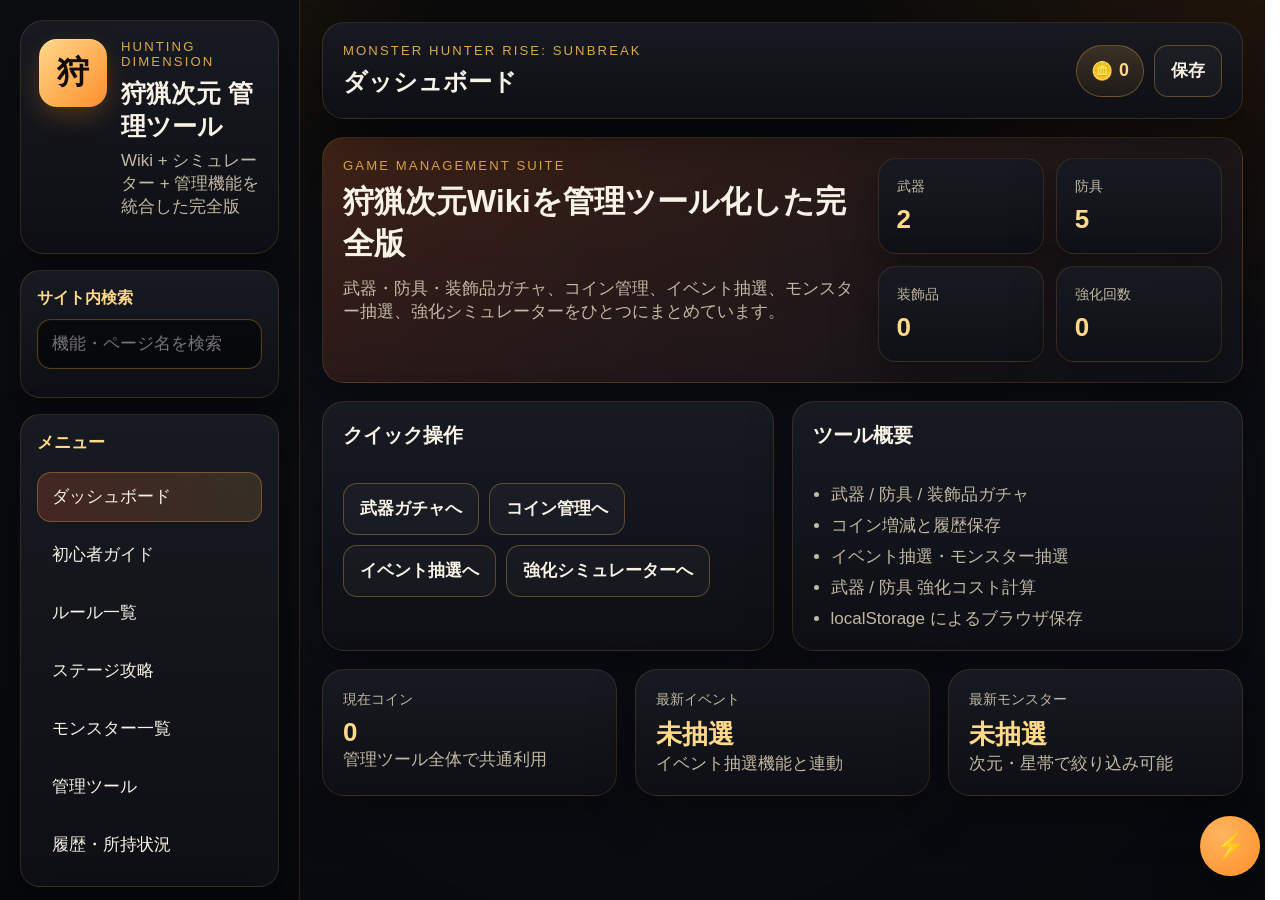
==== commit 9ae2c8b2: "Add files via upload" ====
--- a/hunting_dimension_runtime_ROOT/index.html
+++ b/hunting_dimension_runtime_ROOT/index.html
@@ -33,6 +33,10 @@
   <link rel="stylesheet" href="assets/css/styles.css">
   <!-- ガチャ演出（モジュール式シネマティック）の見た目 -->
   <link rel="stylesheet" href="assets/css/fx-gacha.css">
+  <!-- セーブデータ管理（バックアップ/復元/危険操作）の見た目 -->
+  <link rel="stylesheet" href="assets/css/save-manager.css">
+  <!-- クイック操作パネル（常時コイン表示＋FABパネル） -->
+  <link rel="stylesheet" href="assets/css/quick-panel.css">
 </head>
 <body>
   <div class="app-shell">
@@ -90,8 +94,13 @@
           <h2 id="pageTitle">ダッシュボード</h2>
         </div>
         <div class="topbar-actions">
+          <!-- 常時表示のコイン（sticky な topbar 内。renderMetrics が同一ソースで更新） -->
+          <div class="coin-chip" id="quickCoinChip" title="現在の所持コイン" aria-live="polite">
+            <span class="coin-chip-icon" aria-hidden="true">🪙</span>
+            <strong id="quickCoinDisplay">0</strong>
+          </div>
           <button class="ghost-button" id="saveButton">保存</button>
-          <button class="ghost-button danger" id="resetButton">初期化</button>
+          <!-- 「初期化」は誤タップ防止のため、履歴ページ下部の「危険な操作」へ移設しました -->
         </div>
       </header>
 
@@ -548,6 +557,89 @@
             </div>
           </article>
         </div>
+
+        <div class="card-grid two">
+          <article class="card" id="backupPanel">
+            <div class="section-head compact">
+              <h3>セーブデータのバックアップ</h3>
+              <p class="muted">機種変更・データ削除に備え、セーブコード／ファイルで控えを取れます。別ブラウザでも復元できます。</p>
+            </div>
+            <div class="button-row">
+              <button class="primary-button" id="exportSaveCodeButton">セーブコードをコピー</button>
+              <button class="ghost-button" id="downloadSaveButton">.json でダウンロード</button>
+            </div>
+            <label class="sr-only" for="saveCodeOutput">セーブコード</label>
+            <textarea id="saveCodeOutput" class="hd-code" rows="3" readonly placeholder="「セーブコードをコピー」を押すとここに表示されます"></textarea>
+
+            <hr class="hd-sep">
+
+            <p class="muted">復元（セーブコードを貼り付け、またはファイルを選択）</p>
+            <label class="sr-only" for="importCodeInput">セーブコードを貼り付け</label>
+            <textarea id="importCodeInput" class="hd-code" rows="3" placeholder="セーブコードをここに貼り付け"></textarea>
+            <div class="button-row">
+              <button class="primary-button" id="importSaveCodeButton">コードから復元</button>
+              <label class="ghost-button hd-file-label">
+                ファイルから復元
+                <input type="file" id="importFileInput" accept="application/json,.json" hidden>
+              </label>
+            </div>
+          </article>
+
+          <article class="card danger-zone" id="dangerPanel">
+            <div class="section-head compact">
+              <h3>⚠️ 危険な操作</h3>
+              <p class="muted">ここでの操作はデータを失う可能性があります。実行前にバックアップを推奨します。</p>
+            </div>
+            <p class="hd-danger-note">「初期化」はすべての所持品・強化・履歴・コインを消去し、まっさらな状態に戻します。</p>
+            <div class="button-row">
+              <button class="danger-button" id="resetButton">データを初期化（全消去）</button>
+            </div>
+            <div id="undoResetArea"></div>
+          </article>
+        </div>
+
+        <div class="card-grid one">
+          <article class="card" id="cloudPanel">
+            <div class="section-head compact">
+              <h3>クラウド保存（Cloudflare KV）</h3>
+              <p class="muted">発行された「復元ID」を控えれば、別の端末・ブラウザからでも同じデータを呼び出せます。</p>
+            </div>
+            <div id="cloudStatusArea" class="hd-cloud-status"></div>
+            <div class="button-row">
+              <button class="primary-button" id="cloudSaveButton">クラウドに保存</button>
+              <button class="ghost-button" id="copyCloudIdButton">復元IDをコピー</button>
+            </div>
+
+            <hr class="hd-sep">
+
+            <p class="muted">別端末から復元（復元IDを入力。上書き保存もしたい場合は書込キーも）</p>
+            <div class="form-grid two">
+              <label>
+                復元ID
+                <input type="text" id="cloudRestoreId" placeholder="例: Ab3kPqRs...">
+              </label>
+              <label>
+                書込キー（任意・上書き用）
+                <input type="text" id="cloudRestoreKey" placeholder="保存時に発行された key">
+              </label>
+            </div>
+            <div class="button-row">
+              <button class="primary-button" id="cloudRestoreButton">クラウドから復元</button>
+            </div>
+
+            <hr class="hd-sep">
+
+            <details class="hd-cloud-setup">
+              <summary>クラウドAPIの設定（初回のみ）</summary>
+              <p class="muted">Cloudflare に Worker（同梱の <code class="hd-inline-code">cloudflare-worker/</code>）をデプロイし、発行された URL を貼り付けて保存してください。</p>
+              <label class="sr-only" for="cloudApiInput">クラウドAPI URL</label>
+              <input type="text" id="cloudApiInput" class="hd-code" placeholder="https://hd-save-api.xxxx.workers.dev">
+              <div class="button-row">
+                <button class="ghost-button" id="cloudApiSaveButton">URLを保存</button>
+              </div>
+            </details>
+          </article>
+        </div>
       </section>
     </main>
   </div>
@@ -575,6 +667,98 @@
     </button>
   </nav>
 
+  <!-- 常時コイン（スクロールで topbar が隠れたら出る固定ピル。topbar内チップと同値） -->
+  <div class="coin-fixed" id="quickCoinFixed" aria-hidden="true">
+    <span class="coin-chip-icon" aria-hidden="true">🪙</span>
+    <strong id="quickCoinFixedValue">0</strong>
+  </div>
+
+  <!-- ============ クイック操作パネル（プレイ中ループの最短化） ============ -->
+  <button class="qp-fab" id="quickPanelFab" type="button" aria-expanded="false" aria-label="クイック操作パネルを開く">⚡</button>
+  <section class="qp-panel" id="quickPanel" aria-label="クイック操作パネル">
+    <div class="qp-head">
+      <strong>⚡ クイック操作</strong>
+      <button class="qp-close" id="quickPanelClose" type="button" aria-label="閉じる">×</button>
+    </div>
+    <div class="qp-body">
+      <!-- ① コイン加算（討伐報酬ワンタップ＋任意額） -->
+      <div class="qp-block">
+        <p class="qp-title">① 討伐報酬を加算</p>
+        <div class="qp-reward-grid">
+          <button class="qp-reward" type="button" data-star="1">★1<small>+240</small></button>
+          <button class="qp-reward" type="button" data-star="2">★2<small>+360</small></button>
+          <button class="qp-reward" type="button" data-star="3">★3<small>+480</small></button>
+          <button class="qp-reward" type="button" data-star="4">★4<small>+720</small></button>
+          <button class="qp-reward" type="button" data-star="5">★5<small>+960</small></button>
+          <button class="qp-reward" type="button" data-star="6">★6<small>+1200</small></button>
+          <button class="qp-reward" type="button" data-star="7">★7<small>+1680</small></button>
+          <button class="qp-reward" type="button" data-star="8">★8<small>+2160</small></button>
+          <button class="qp-reward" type="button" data-star="9">★9<small>+2760</small></button>
+          <button class="qp-reward" type="button" data-star="10">★10<small>+3600</small></button>
+          <button class="qp-reward" type="button" data-star="11">★11<small>+4560</small></button>
+          <button class="qp-reward" type="button" data-star="12">★12<small>+6000</small></button>
+        </div>
+        <div class="qp-coin-custom">
+          <input id="quickCoinAmount" type="number" min="0" step="10" inputmode="numeric" placeholder="任意額">
+          <input id="quickCoinNote" type="text" placeholder="メモ(任意)">
+          <button id="quickCoinAddButton" class="primary-button" type="button">＋加算</button>
+          <button id="quickCoinSubButton" class="ghost-button qp-sub" type="button">−減算</button>
+        </div>
+      </div>
+
+      <!-- ② 討伐対象モンスター抽選 -->
+      <div class="qp-block">
+        <p class="qp-title">② 討伐対象を抽選</p>
+        <div class="qp-row">
+          <select id="quickMonsterDimension" aria-label="次元">
+            <option value="all">全次元</option>
+            <option value="第一次元">第一次元</option>
+            <option value="第二次元">第二次元</option>
+            <option value="第三次元">第三次元</option>
+          </select>
+          <select id="quickMonsterStar" aria-label="星帯">
+            <option value="all">全星帯</option>
+            <option value="★1">★1</option>
+            <option value="★2">★2</option>
+            <option value="★3">★3</option>
+            <option value="★4">★4</option>
+            <option value="★5">★5</option>
+            <option value="★6">★6</option>
+            <option value="★7">★7</option>
+            <option value="★8">★8</option>
+            <option value="★9">★9</option>
+            <option value="★10">★10</option>
+            <option value="★11">★11</option>
+            <option value="★12">★12</option>
+          </select>
+          <button id="quickMonsterButton" class="primary-button" type="button">抽選</button>
+        </div>
+        <div id="quickMonsterResult" class="qp-monster-result"></div>
+      </div>
+
+      <!-- ③ ガチャ（種別切替＋直前の設定で引く） -->
+      <div class="qp-block">
+        <p class="qp-title">③ ガチャ</p>
+        <div class="qp-gacha-types" role="group" aria-label="ガチャ種別">
+          <button class="qp-gacha-type" type="button" data-type="weapon">武器</button>
+          <button class="qp-gacha-type" type="button" data-type="armor">防具</button>
+          <button class="qp-gacha-type" type="button" data-type="decoration">装飾品</button>
+        </div>
+        <div class="qp-row">
+          <button id="quickGachaButton" class="primary-button qp-grow" type="button">直前の設定で引く</button>
+          <button id="quickGachaJump" class="ghost-button" type="button">詳細へ</button>
+        </div>
+        <p class="qp-hint muted">ランク・実行方法・回数は各ガチャ欄の設定をそのまま使用します</p>
+      </div>
+
+      <!-- 最近の操作（既存履歴を再利用表示） -->
+      <div class="qp-block">
+        <p class="qp-title">最近の操作</p>
+        <ul id="quickLog" class="qp-log"></ul>
+      </div>
+    </div>
+  </section>
+
   <script src="assets/js/data.js"></script>
   <!-- ガチャ演出エンジン（app.js より前に読み込む）
        読込順は固定：設定 → エンジン → 追加モジュール。
--- a/hunting_dimension_runtime_ROOT/assets/css/save-manager.css
+++ b/hunting_dimension_runtime_ROOT/assets/css/save-manager.css
@@ -0,0 +1,132 @@
+/* =============================================================================
+ * save-manager.css ― セーブデータ管理（バックアップ/復元/危険操作/トースト）
+ * -----------------------------------------------------------------------------
+ *  既存のダークテーマ変数（styles.css の :root）をそのまま流用して配色を合わせる。
+ * ========================================================================== */
+
+/* --- バックアップ用テキストエリア（セーブコード表示/貼り付け） --- */
+#backupPanel .hd-code {
+  width: 100%;
+  box-sizing: border-box;
+  resize: vertical;
+  font-family: ui-monospace, SFMono-Regular, Menlo, Consolas, monospace;
+  font-size: 12px;
+  line-height: 1.5;
+  color: var(--text);
+  background: var(--panel-soft);
+  border: 1px solid var(--line);
+  border-radius: var(--radius-sm);
+  padding: 10px 12px;
+  margin: 8px 0;
+  word-break: break-all;
+}
+#backupPanel .hd-sep {
+  border: 0;
+  border-top: 1px dashed var(--line);
+  margin: 16px 0;
+}
+/* hidden な file input をボタン見た目のラベルで包む */
+.hd-file-label {
+  display: inline-flex;
+  align-items: center;
+  justify-content: center;
+  cursor: pointer;
+}
+
+/* --- 危険ゾーン（赤系で「保存」と明確に分離） --- */
+.danger-zone {
+  border: 1px solid rgba(203, 80, 48, 0.5);
+  background: linear-gradient(180deg, rgba(127, 35, 24, 0.16), rgba(127, 35, 24, 0.05));
+}
+.danger-zone h3 { color: var(--danger); }
+.hd-danger-note { color: var(--muted); font-size: 13px; margin: 6px 0 10px; }
+
+/* 危険操作ボタン（はっきりした赤） */
+.danger-button {
+  min-height: var(--btn-height);
+  padding: 0 18px;
+  border-radius: var(--radius-sm);
+  border: 1px solid var(--red-strong);
+  background: linear-gradient(180deg, #b5402a, #8c2a1c);
+  color: #fff;
+  font-weight: 700;
+  cursor: pointer;
+  transition: filter var(--transition);
+}
+.danger-button:hover { filter: brightness(1.08); }
+.danger-button:disabled { opacity: 0.5; cursor: not-allowed; filter: none; }
+#undoResetArea { margin-top: 12px; }
+
+/* --- 確認モーダル（既存 .selection-modal を流用しつつ入力欄を追加） --- */
+.hd-danger-modal .hd-danger-input {
+  width: 100%;
+  box-sizing: border-box;
+  margin: 4px 0 14px;
+  padding: 11px 12px;
+  font-size: 15px;
+  color: var(--text);
+  background: var(--panel-soft);
+  border: 1px solid var(--line-strong);
+  border-radius: var(--radius-sm);
+}
+.hd-danger-actions {
+  display: flex;
+  gap: 10px;
+  justify-content: flex-end;
+  flex-wrap: wrap;
+}
+
+/* --- トースト通知（画面下中央に控えめに表示） --- */
+.hd-toast {
+  position: fixed;
+  left: 50%;
+  bottom: calc(var(--mobile-bottom-nav-height, 0px) + 18px);
+  transform: translateX(-50%) translateY(20px);
+  max-width: min(92vw, 460px);
+  padding: 12px 18px;
+  background: var(--panel-strong);
+  color: var(--text);
+  border: 1px solid var(--line-strong);
+  border-radius: 999px;
+  box-shadow: var(--shadow);
+  font-size: 13px;
+  text-align: center;
+  opacity: 0;
+  pointer-events: none;
+  transition: opacity 0.25s ease, transform 0.25s ease;
+  z-index: 10000;
+}
+.hd-toast.show {
+  opacity: 1;
+  transform: translateX(-50%) translateY(0);
+}
+
+@media (prefers-reduced-motion: reduce) {
+  .hd-toast { transition: opacity 0.12s ease; }
+}
+
+/* --- クラウド保存カード --- */
+.hd-cloud-status {
+  margin: 4px 0 12px;
+  font-size: 13px;
+  line-height: 1.7;
+  color: var(--text);
+}
+.hd-inline-code {
+  font-family: ui-monospace, SFMono-Regular, Menlo, Consolas, monospace;
+  font-size: 12px;
+  color: var(--gold-strong);
+  background: var(--panel-soft);
+  border: 1px solid var(--line);
+  border-radius: 6px;
+  padding: 2px 6px;
+  word-break: break-all;
+}
+.hd-cloud-setup { margin-top: 6px; }
+.hd-cloud-setup > summary {
+  cursor: pointer;
+  color: var(--muted);
+  font-size: 13px;
+  margin-bottom: 8px;
+}
+#cloudPanel input[type="text"] { width: 100%; box-sizing: border-box; }
--- a/hunting_dimension_runtime_ROOT/assets/css/quick-panel.css
+++ b/hunting_dimension_runtime_ROOT/assets/css/quick-panel.css
@@ -0,0 +1,273 @@
+/* =============================================================================
+ * quick-panel.css ― 常時コイン表示（topbar）＋クイック操作パネル（FAB）
+ * -----------------------------------------------------------------------------
+ *  既存のダークテーマ変数（styles.css の :root）を流用。topbar は元から sticky なので
+ *  コインチップを入れるだけで「常時表示」になる。FAB/パネルはモーダル(z120)より下、
+ *  下部ナビ(z70)より上の z-index:90 に置く。
+ * ========================================================================== */
+
+/* --- 常時コインチップ（sticky topbar 内） --- */
+.coin-chip {
+  position: relative; /* +N/-N の浮遊表示の基準 */
+  display: inline-flex;
+  align-items: center;
+  gap: 6px;
+  padding: 6px 14px;
+  border-radius: 999px;
+  background: linear-gradient(180deg, rgba(255, 185, 78, 0.16), rgba(255, 185, 78, 0.06));
+  border: 1px solid var(--line-strong);
+  color: var(--gold-strong);
+  font-weight: 700;
+  white-space: nowrap;
+}
+.coin-chip-icon { font-size: 1.05em; }
+#quickCoinDisplay { font-variant-numeric: tabular-nums; font-size: 1.05rem; min-width: 1ch; }
+
+/* 増減デルタ（+N / -N がふわっと上に消える） */
+.coin-delta {
+  position: absolute;
+  right: 10px;
+  top: -2px;
+  font-size: 13px;
+  font-weight: 800;
+  pointer-events: none;
+  animation: coinDeltaFloat 1.1s ease forwards;
+}
+.coin-delta.plus { color: var(--success); }
+.coin-delta.minus { color: var(--danger); }
+@keyframes coinDeltaFloat {
+  0% { opacity: 0; transform: translateY(6px) scale(0.9); }
+  20% { opacity: 1; transform: translateY(0) scale(1); }
+  100% { opacity: 0; transform: translateY(-22px) scale(1); }
+}
+
+/* --- 固定コインピル（スクロールで topbar が隠れたら上部中央に出る） --- */
+.coin-fixed {
+  position: fixed;
+  top: 10px;
+  left: 50%;
+  transform: translateX(-50%) translateY(-14px);
+  display: inline-flex;
+  align-items: center;
+  gap: 6px;
+  padding: 6px 16px;
+  border-radius: 999px;
+  background: var(--panel-strong);
+  border: 1px solid var(--line-strong);
+  color: var(--gold-strong);
+  font-weight: 700;
+  box-shadow: var(--shadow);
+  z-index: 100;
+  opacity: 0;
+  visibility: hidden;
+  pointer-events: none;
+  transition: opacity 0.2s ease, transform 0.2s ease, visibility 0.2s;
+}
+.coin-fixed.show { opacity: 1; visibility: visible; transform: translateX(-50%) translateY(0); }
+#quickCoinFixedValue { font-variant-numeric: tabular-nums; }
+
+/* --- フローティングボタン（FAB） --- */
+.qp-fab {
+  position: fixed;
+  right: 20px;
+  bottom: 24px;
+  width: 60px;
+  height: 60px;
+  border-radius: 50%;
+  border: 1px solid var(--line-strong);
+  background: radial-gradient(circle at 35% 30%, var(--orange-strong), var(--orange));
+  color: #1a1206;
+  font-size: 26px;
+  line-height: 1;
+  cursor: pointer;
+  box-shadow: var(--shadow);
+  z-index: 90;
+  display: flex;
+  align-items: center;
+  justify-content: center;
+  transition: transform var(--transition), filter var(--transition);
+}
+.qp-fab:hover { filter: brightness(1.08); }
+.qp-fab.active { transform: rotate(18deg) scale(1.05); }
+
+/* --- パネル本体 --- */
+.qp-panel {
+  position: fixed;
+  right: 20px;
+  bottom: 96px;
+  width: min(360px, 92vw);
+  max-height: min(74vh, 640px);
+  display: flex;
+  flex-direction: column;
+  background: var(--panel-strong);
+  border: 1px solid var(--line-strong);
+  border-radius: 18px;
+  box-shadow: var(--shadow-hover);
+  z-index: 90;
+  opacity: 0;
+  visibility: hidden;
+  transform: translateY(16px) scale(0.98);
+  transform-origin: bottom right;
+  transition: opacity 0.2s ease, transform 0.2s ease, visibility 0.2s;
+  overflow: hidden;
+}
+.qp-panel.open { opacity: 1; visibility: visible; transform: translateY(0) scale(1); }
+
+.qp-head {
+  display: flex;
+  align-items: center;
+  justify-content: space-between;
+  padding: 12px 16px;
+  border-bottom: 1px solid var(--line);
+  color: var(--text);
+}
+.qp-close {
+  background: none;
+  border: none;
+  color: var(--muted);
+  font-size: 22px;
+  line-height: 1;
+  cursor: pointer;
+  padding: 2px 8px;
+}
+.qp-body {
+  padding: 12px 14px;
+  overflow-y: auto;
+  -webkit-overflow-scrolling: touch;
+}
+.qp-block { margin-bottom: 14px; }
+.qp-block:last-child { margin-bottom: 0; }
+.qp-title {
+  margin: 0 0 8px;
+  font-size: 13px;
+  font-weight: 700;
+  color: var(--secondary-strong);
+}
+
+/* パネル内の入力/セレクトはタップしやすい高さに統一 */
+.qp-panel input,
+.qp-panel select {
+  height: 42px;
+  padding: 0 10px;
+  box-sizing: border-box;
+  background: var(--panel-soft);
+  color: var(--text);
+  border: 1px solid var(--line);
+  border-radius: 10px;
+}
+
+/* ① 討伐報酬グリッド（★1〜★12 のワンタップ） */
+.qp-reward-grid {
+  display: grid;
+  grid-template-columns: repeat(4, 1fr);
+  gap: 6px;
+}
+.qp-reward {
+  display: flex;
+  flex-direction: column;
+  align-items: center;
+  gap: 1px;
+  padding: 8px 2px;
+  min-height: 46px;
+  border-radius: 10px;
+  border: 1px solid var(--line);
+  background: var(--panel-soft);
+  color: var(--text);
+  font-weight: 700;
+  font-size: 13px;
+  cursor: pointer;
+}
+.qp-reward small { font-size: 10px; color: var(--gold-strong); font-weight: 600; }
+.qp-reward:hover { border-color: var(--line-strong); }
+.qp-reward:active { transform: scale(0.96); }
+
+/* 任意額＋メモ＋加算/減算 */
+.qp-coin-custom {
+  display: grid;
+  grid-template-columns: 1fr 1fr;
+  gap: 6px;
+  margin-top: 8px;
+}
+.qp-coin-custom input { min-width: 0; }
+.qp-coin-custom .primary-button,
+.qp-coin-custom .ghost-button { min-height: 42px; }
+/* 減算は誤タップしにくいよう控えめ＆危険色 */
+.qp-sub { color: var(--danger); border-color: rgba(203, 80, 48, 0.45); }
+
+/* 汎用の行（セレクト＋ボタン等） */
+.qp-row { display: flex; gap: 6px; align-items: stretch; }
+.qp-row > select { flex: 1; min-width: 0; }
+.qp-row .primary-button { white-space: nowrap; }
+.qp-grow { flex: 1; }
+
+/* ② モンスター結果 */
+.qp-monster-result { margin-top: 8px; }
+.qp-monster-card {
+  display: flex;
+  flex-direction: column;
+  gap: 2px;
+  padding: 10px 12px;
+  border-radius: 12px;
+  border: 1px solid var(--line-strong);
+  background: linear-gradient(180deg, rgba(255, 142, 43, 0.10), rgba(255, 142, 43, 0.02));
+}
+.qp-monster-card strong { font-size: 16px; color: var(--text); }
+.qp-monster-card span { font-size: 12px; color: var(--muted); }
+
+/* ③ ガチャ種別セグメント */
+.qp-gacha-types {
+  display: grid;
+  grid-template-columns: repeat(3, 1fr);
+  gap: 6px;
+  margin-bottom: 8px;
+}
+.qp-gacha-type {
+  padding: 9px 0;
+  border-radius: 10px;
+  border: 1px solid var(--line);
+  background: var(--panel-soft);
+  color: var(--muted);
+  font-weight: 700;
+  cursor: pointer;
+}
+.qp-gacha-type.active {
+  color: #1a1206;
+  border-color: var(--orange);
+  background: linear-gradient(180deg, var(--orange-strong), var(--orange));
+}
+.qp-hint { font-size: 11px; margin: 6px 0 0; }
+
+/* 最近の操作ログ */
+.qp-log {
+  list-style: none;
+  margin: 0;
+  padding: 0;
+  display: flex;
+  flex-direction: column;
+  gap: 5px;
+}
+.qp-log li { font-size: 11px; color: var(--text); line-height: 1.5; word-break: break-all; }
+.qp-tag {
+  display: inline-block;
+  margin-right: 6px;
+  padding: 1px 6px;
+  border-radius: 6px;
+  font-size: 10px;
+  font-weight: 700;
+  background: var(--panel-soft);
+  border: 1px solid var(--line);
+  color: var(--secondary-strong);
+}
+
+/* --- 下部ナビ（<=960px で表示）に被らないよう持ち上げる --- */
+@media (max-width: 960px) {
+  .qp-fab { bottom: calc(var(--mobile-bottom-nav-height, 78px) + 14px); right: 16px; }
+  .qp-panel { bottom: calc(var(--mobile-bottom-nav-height, 78px) + 84px); right: 16px; left: 16px; width: auto; }
+}
+
+@media (prefers-reduced-motion: reduce) {
+  .qp-panel { transition: opacity 0.12s ease, visibility 0.12s; transform: none; }
+  .qp-panel.open { transform: none; }
+  .qp-fab.active { transform: none; }
+  .coin-delta { animation-duration: 0.6s; }
+}
